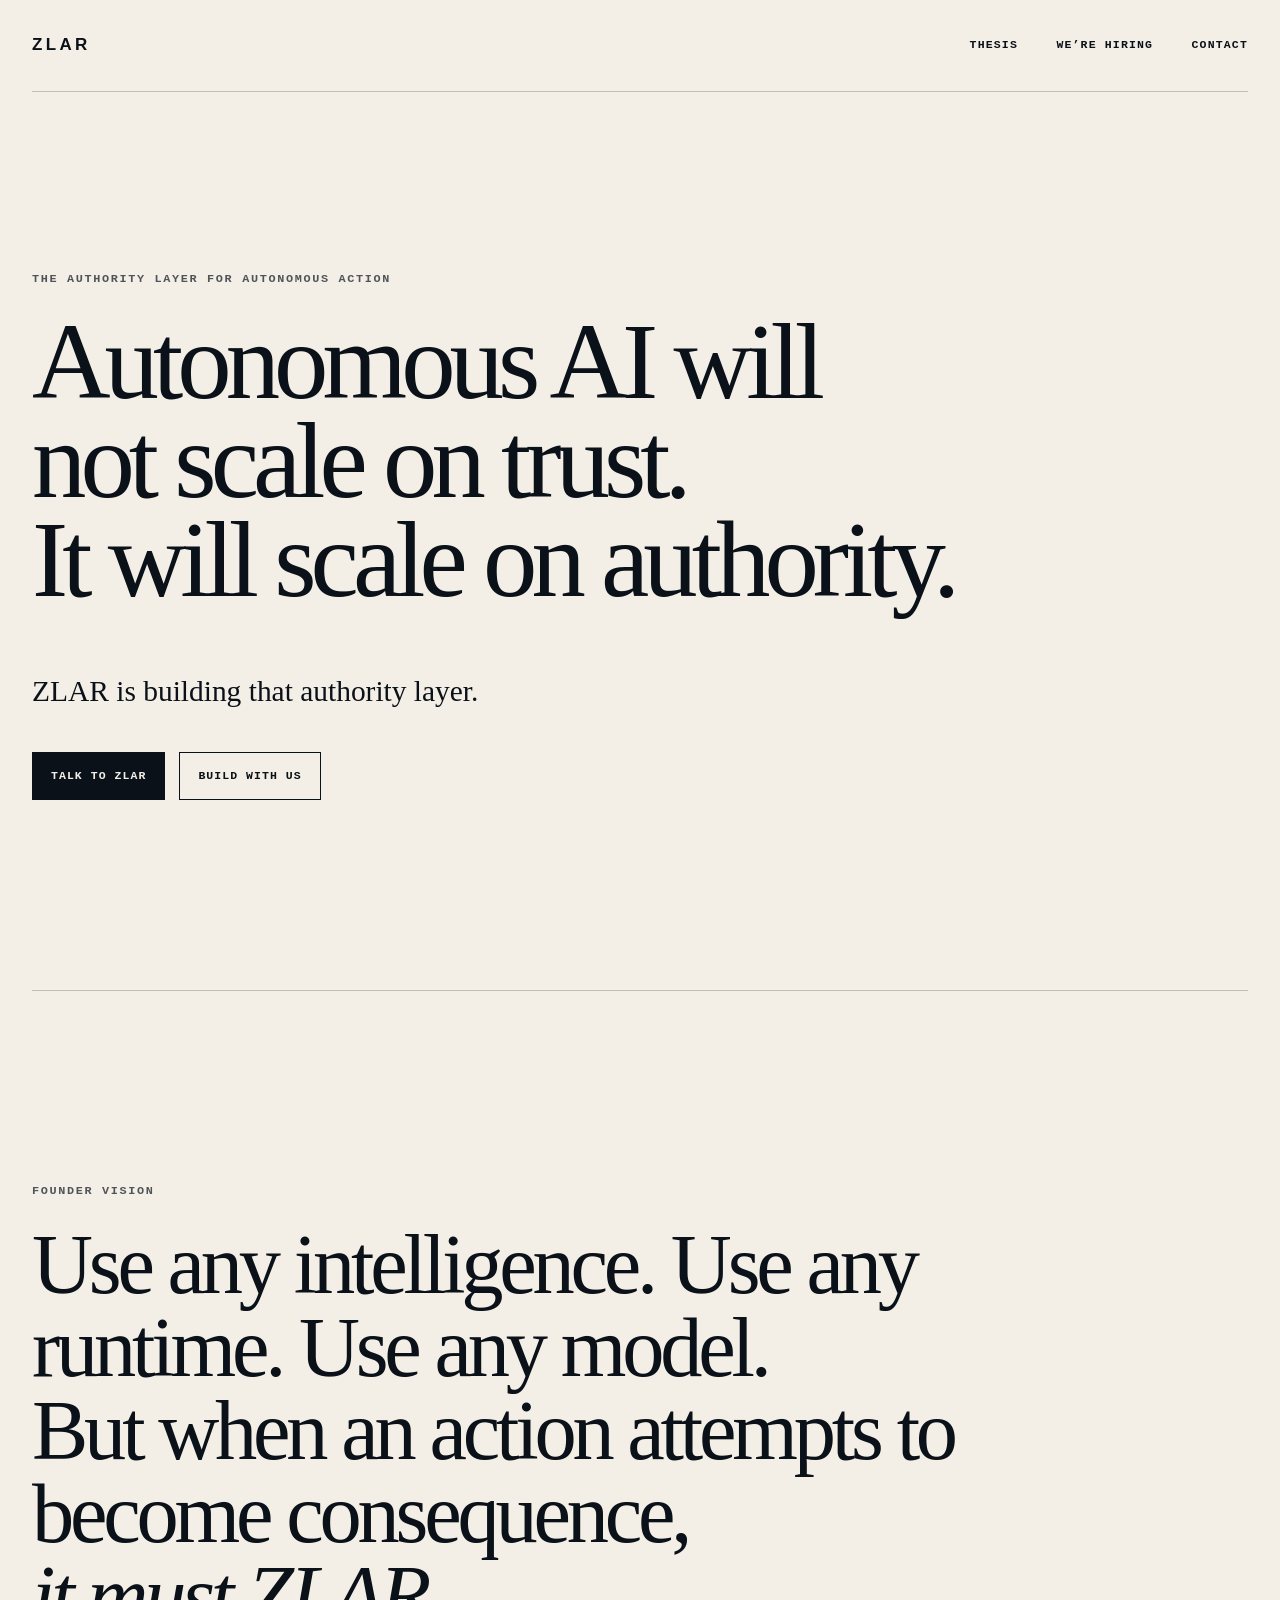
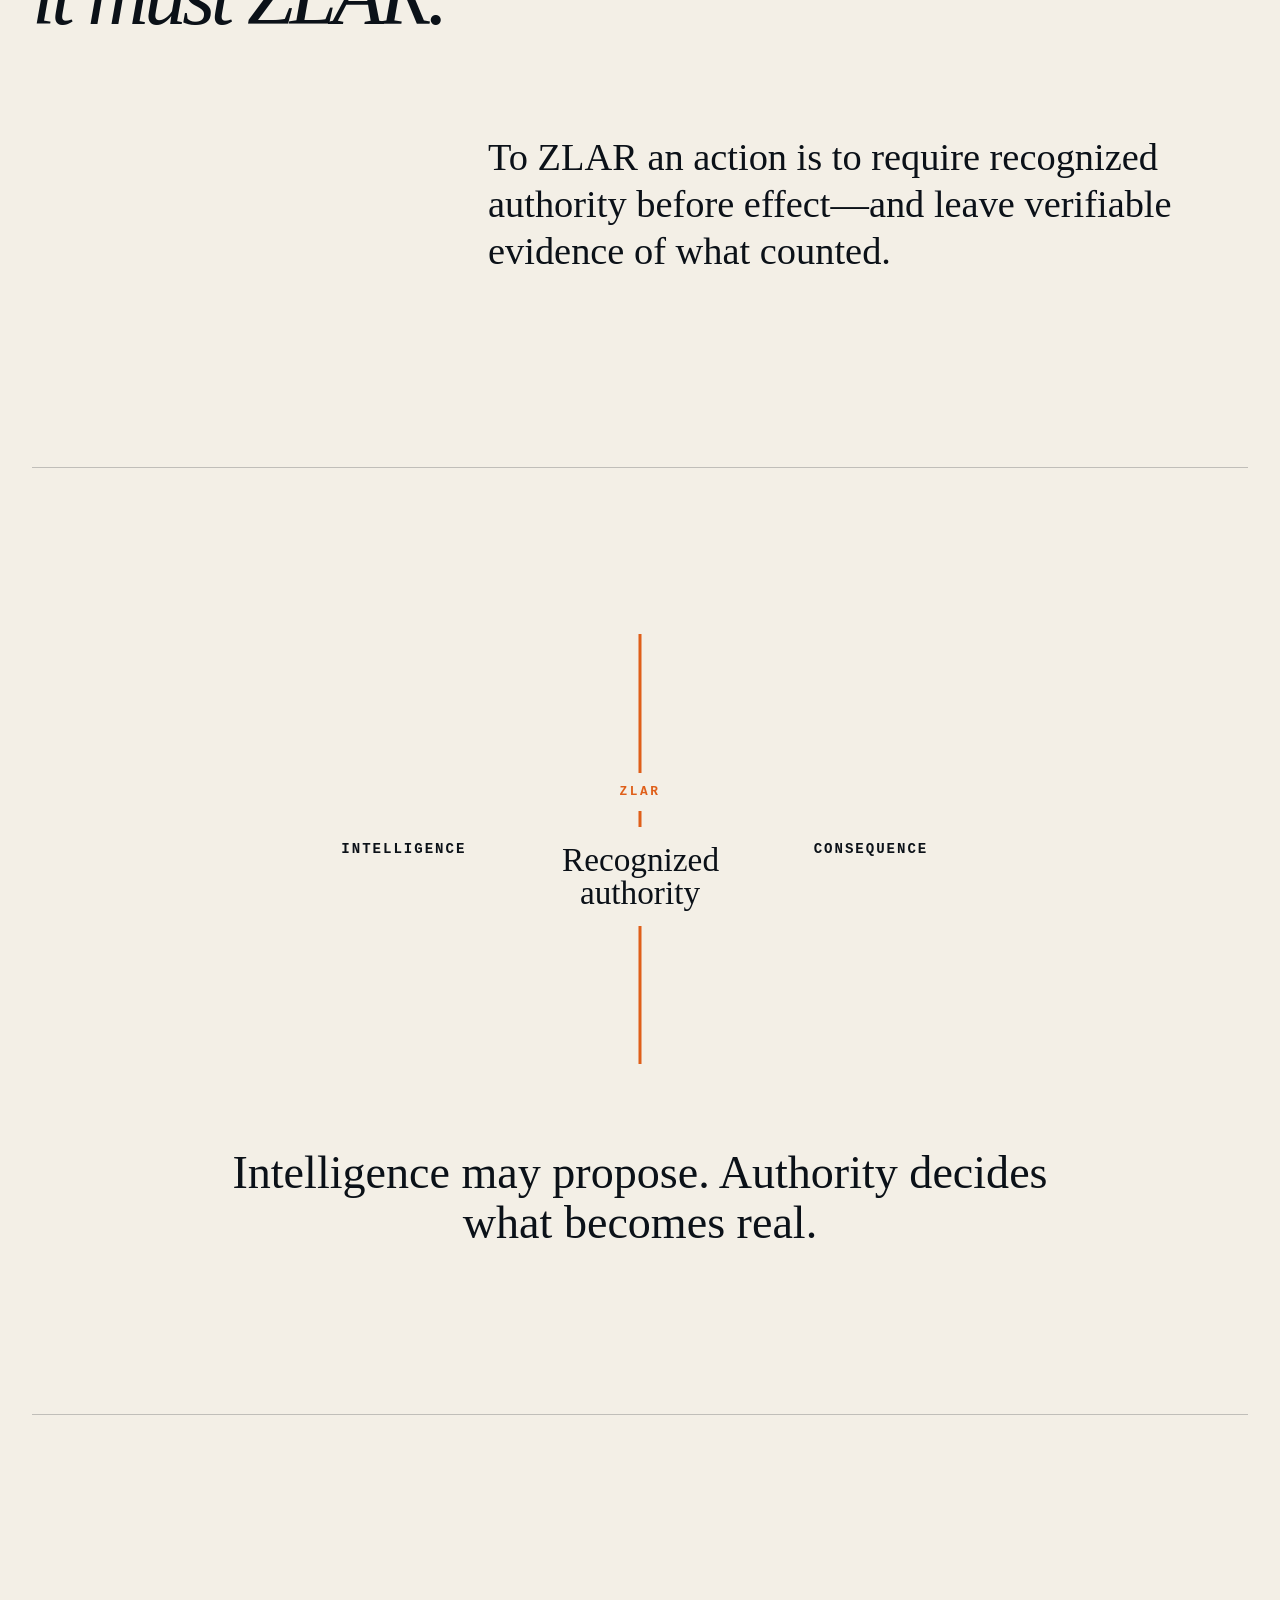
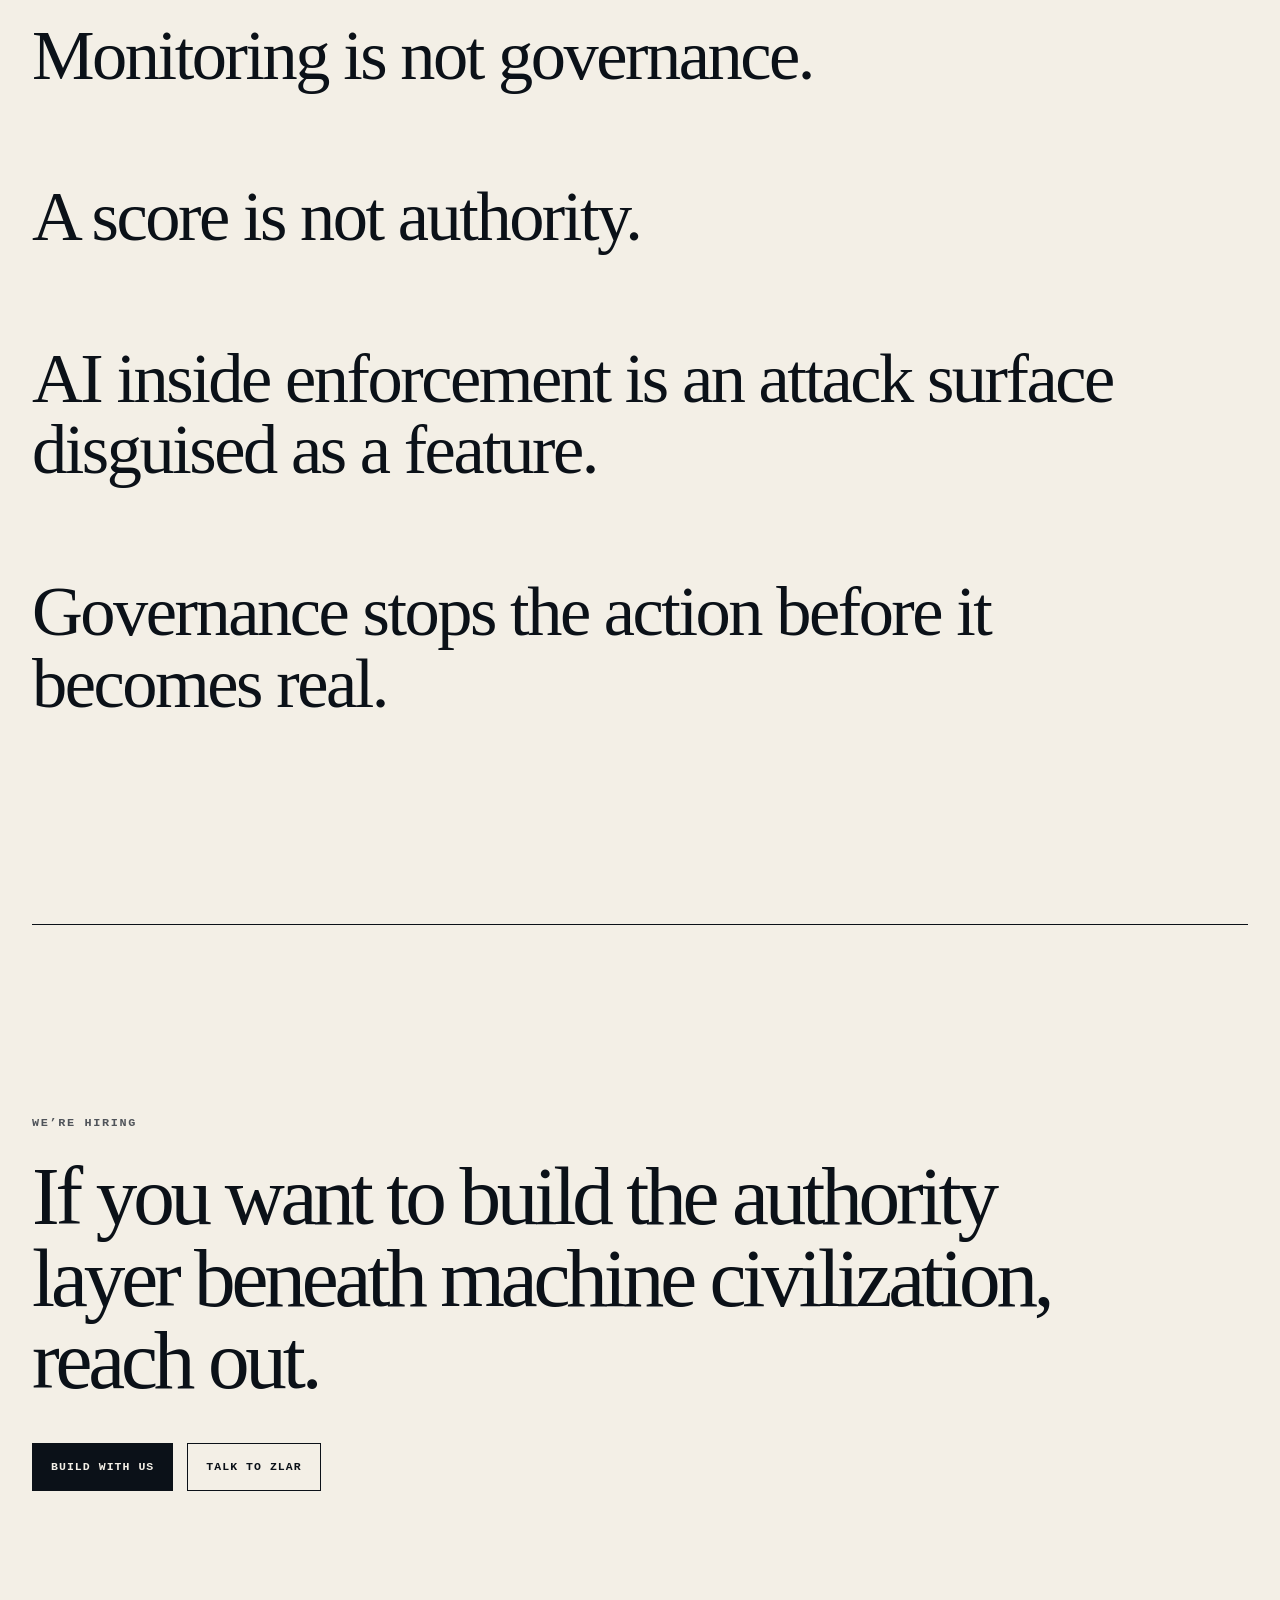
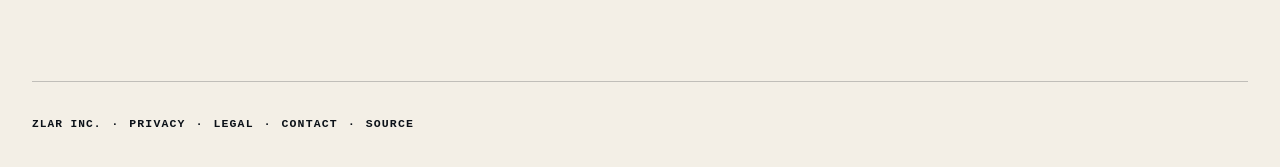
==== index.html @ 3e051cdd "Link the public ZLAR repository A "Source" link to github.com/ZLAR-AI/ZLAR in the footer of the home" ====
<!doctype html>
<html lang="en">
<head>
  <meta charset="utf-8">
  <meta name="viewport" content="width=device-width, initial-scale=1">
  <title>ZLAR — Authority Before Autonomous Action</title>
  <meta name="description" content="ZLAR is building the authority layer for autonomous action: recognized authority before effect, with verifiable evidence of what counted.">
  <meta name="robots" content="index,follow,noarchive">
  <meta name="referrer" content="strict-origin-when-cross-origin">
  <meta http-equiv="Content-Security-Policy" content="default-src 'self'; img-src 'self' data:; style-src 'self'; script-src 'none'; connect-src 'none'; object-src 'none'; base-uri 'none'; form-action 'none'; upgrade-insecure-requests">
  <meta property="og:title" content="ZLAR — Authority Before Autonomous Action">
  <meta property="og:description" content="Autonomous AI will not scale on trust. It will scale on authority.">
  <meta property="og:image" content="https://zlar.ai/assets/social-preview.png">
  <meta property="og:url" content="https://zlar.ai/">
  <meta name="twitter:card" content="summary_large_image">
  <meta name="twitter:site" content="@ZLAR_AI">
  <meta name="twitter:creator" content="@ZLAR_AI">
  <meta name="twitter:title" content="ZLAR — Authority Before Autonomous Action">
  <meta name="twitter:description" content="Autonomous AI will not scale on trust. It will scale on authority.">
  <meta name="twitter:image" content="https://zlar.ai/assets/social-preview.png">
  <link rel="icon" href="assets/social-preview.png">
  <link rel="stylesheet" href="zlar.css">
</head>
<body class="home-redesign">
  <nav class="founder-nav founder-wrap" aria-label="Primary navigation">
    <a class="founder-brand" href="/" aria-label="ZLAR home">ZLAR</a>
    <div class="founder-nav-links">
      <a href="#thesis">Thesis</a>
      <a href="#hiring">We’re hiring</a>
      <a href="contact.html">Contact</a>
    </div>
  </nav>

  <main>
    <header class="founder-hero founder-wrap" id="thesis">
      <p class="founder-eyebrow">The authority layer for autonomous action</p>
      <h1>Autonomous AI will not scale on trust. <br>It will scale on authority.</h1>
      <p class="founder-support">ZLAR is building that authority layer.</p>
      <div class="founder-actions" aria-label="Homepage actions">
        <a class="founder-button founder-button-primary" href="contact.html">Talk to ZLAR</a>
        <a class="founder-button founder-button-secondary" href="#hiring">Build with us</a>
      </div>
    </header>

    <section class="founder-vision founder-wrap" aria-labelledby="vision-title">
      <p class="founder-section-label">Founder vision</p>
      <h2 id="vision-title">
        Use any intelligence. Use any runtime. Use any model.<br>
        But when an action attempts to become consequence,<br>
        <em>it must ZLAR.</em>
      </h2>
      <p class="founder-definition">
        To ZLAR an action is to require recognized authority before effect—and
        leave verifiable evidence of what counted.
      </p>
    </section>

    <section class="founder-threshold founder-wrap" aria-labelledby="threshold-caption">
      <figure class="threshold-figure">
        <div class="threshold-scene" aria-hidden="true">
          <div class="threshold-intelligence">
            <span>Intelligence</span>
          </div>
          <div class="threshold-boundary">
            <span class="threshold-name">ZLAR</span>
            <strong>Recognized authority</strong>
          </div>
          <div class="threshold-consequence">
            <span>Consequence</span>
          </div>
        </div>
        <figcaption id="threshold-caption">
          Intelligence may propose. Authority decides what becomes real.
        </figcaption>
      </figure>
    </section>

    <section class="founder-conviction founder-wrap" aria-labelledby="conviction-title">
      <h2 class="visually-hidden" id="conviction-title">What governance requires</h2>
      <div class="conviction-lines">
        <p>Monitoring is not governance.</p>
        <p>A score is not authority.</p>
        <p>AI inside enforcement is an attack surface disguised as a feature.</p>
        <p>Governance stops the action before it becomes real.</p>
      </div>
    </section>

    <section class="founder-hiring founder-wrap" id="hiring" aria-labelledby="hiring-title">
      <p class="founder-section-label">We’re hiring</p>
      <h2 id="hiring-title">If you want to build the authority layer beneath machine civilization, reach out.</h2>
      <div class="founder-actions">
        <a class="founder-button founder-button-primary" href="contact.html">Build with us</a>
        <a class="founder-button founder-button-secondary" href="contact.html">Talk to ZLAR</a>
      </div>
    </section>
  </main>

  <footer class="founder-footer founder-wrap">
    <p>
      <span>ZLAR INC.</span>
      <span aria-hidden="true">·</span>
      <a href="privacy.html">Privacy</a>
      <span aria-hidden="true">·</span>
      <a href="legal.html">Legal</a>
      <span aria-hidden="true">·</span>
      <a href="contact.html">Contact</a>
      <span aria-hidden="true">·</span>
      <a href="https://github.com/ZLAR-AI/ZLAR">Source</a>
    </p>
  </footer>
</body>
</html>
---- zlar.css ----
:root {
  --ink: #0c1215;
  --paper: #f4f0e7;
  --paper-deep: #e8e0d1;
  --teal: #00a59a;
  --teal-dark: #006f69;
  --white: #fff;
  --muted: #566167;
  --line: rgba(12, 18, 21, 0.16);
  --max: 1160px;
}

* { box-sizing: border-box; }

html { scroll-behavior: smooth; }

body {
  margin: 0;
  color: var(--ink);
  background: var(--paper);
  font-family: Inter, ui-sans-serif, system-ui, -apple-system, BlinkMacSystemFont, "Segoe UI", sans-serif;
  line-height: 1.65;
}

a { color: inherit; text-decoration-thickness: 1px; text-underline-offset: 0.2em; }

.wrap { width: min(calc(100% - 40px), var(--max)); margin-inline: auto; }
.narrow { max-width: 760px; }

.nav {
  min-height: 78px;
  display: flex;
  align-items: center;
  justify-content: space-between;
  gap: 24px;
  border-bottom: 1px solid var(--line);
}

.brand { font-size: 1.25rem; font-weight: 900; letter-spacing: 0.16em; text-decoration: none; }
.brand span { color: var(--teal-dark); }
.nav-links { display: flex; align-items: center; gap: 22px; font-size: 0.92rem; }
.nav-links a { text-decoration: none; }

.hero, .page-hero { padding: 110px 0 120px; }
.hero { min-height: 72vh; display: flex; flex-direction: column; justify-content: center; }

.eyebrow {
  margin: 0 0 18px;
  color: var(--teal-dark);
  font-size: 0.78rem;
  font-weight: 800;
  letter-spacing: 0.14em;
  text-transform: uppercase;
}

h1, h2, h3 { margin-top: 0; line-height: 1.08; letter-spacing: -0.035em; }
h1 { max-width: 980px; margin-bottom: 28px; font-size: clamp(3rem, 8vw, 7rem); }
.page-hero h1 { font-size: clamp(2.8rem, 6.5vw, 5.5rem); }
h2 { font-size: clamp(2rem, 4vw, 3.7rem); }
h3 { font-size: 1.35rem; }

.lede { max-width: 790px; margin: 0 0 34px; color: #2f393e; font-size: clamp(1.15rem, 2vw, 1.45rem); }
.hero-copy { margin-bottom: 18px; }
.hero-evidence {
  max-width: 790px;
  margin: 0 0 34px;
  color: var(--teal-dark);
  font-size: clamp(1.05rem, 1.6vw, 1.22rem);
  font-weight: 800;
}
.actions { display: flex; align-items: center; flex-wrap: wrap; gap: 22px; }

.button {
  display: inline-block;
  padding: 13px 19px;
  color: var(--white);
  background: var(--ink);
  border: 1px solid var(--ink);
  border-radius: 4px;
  font-weight: 750;
  text-decoration: none;
}

.button:hover, .button:focus-visible { color: var(--ink); background: transparent; }
.button.small { min-height: 44px; display: inline-flex; align-items: center; padding: 9px 13px; font-size: 0.86rem; }
.text-link { font-weight: 700; }

.section { padding: 100px 0; border-top: 1px solid var(--line); }
.section.dark { color: var(--white); background: var(--ink); }
.section.dark .eyebrow { color: #45d3c8; }
.section.muted { background: var(--paper-deep); }

.grid { display: grid; gap: 18px; margin-top: 42px; }
.grid.three { grid-template-columns: repeat(3, 1fr); }
.card { min-height: 270px; padding: 28px; background: rgba(255, 255, 255, 0.44); border: 1px solid var(--line); }
.number { color: var(--teal-dark); font-size: 0.8rem; font-weight: 800; }

.split { display: grid; grid-template-columns: minmax(0, 0.9fr) minmax(0, 1.1fr); gap: clamp(40px, 8vw, 120px); align-items: start; }
.prose { font-size: 1.08rem; }
.prose.wide { max-width: 860px; }
.prose h2 { margin-top: 62px; font-size: clamp(1.7rem, 3vw, 2.5rem); }
.prose h2:first-child { margin-top: 0; }
.prose p, .prose li { color: #354046; }

.notice { padding: 30px; background: var(--ink); color: var(--white); }
.notice h2 { font-size: 1.8rem; }
.notice li { margin-bottom: 10px; }

.article-hero {
  padding: 96px 0 64px;
}

.article-hero h1 {
  margin-bottom: 20px;
  font-size: clamp(3rem, 7vw, 6.25rem);
}

.article-subtitle {
  max-width: 860px;
  margin: 0 0 22px;
  color: #2f393e;
  font-size: clamp(1.35rem, 2.7vw, 2rem);
  font-weight: 720;
  line-height: 1.3;
}

.hero-principle {
  max-width: 900px;
  margin: 0;
  color: var(--teal-dark);
  font-size: clamp(1.05rem, 1.8vw, 1.3rem);
  font-weight: 700;
}

.article-body {
  max-width: 880px;
  padding-bottom: 112px;
  font-size: 1.12rem;
}

.article-body h2 {
  margin: 82px 0 24px;
  font-size: clamp(2rem, 4.5vw, 3.25rem);
}

.article-body p {
  margin: 0 0 24px;
  color: #2f393e;
}

.article-body blockquote {
  margin: 34px 0;
  padding: 24px 28px;
  background: rgba(255, 255, 255, 0.5);
  border-left: 5px solid var(--teal-dark);
}

.article-body blockquote p {
  margin: 0;
  color: var(--ink);
  font-size: 1.28rem;
  font-weight: 720;
}

.article-body .policy-block {
  padding: 32px;
  color: var(--white);
  background: var(--ink);
  border-left-color: #45d3c8;
}

.article-body .policy-block p {
  color: var(--white);
  font-size: 1.1rem;
  font-weight: 620;
}

.article-body .policy-block p + p {
  margin-top: 22px;
}

.article-body code {
  padding: 0.08em 0.28em;
  background: var(--paper-deep);
  border: 1px solid var(--line);
  border-radius: 3px;
  font-family: "SFMono-Regular", Consolas, "Liberation Mono", monospace;
  font-size: 0.9em;
}

.article-questions {
  margin: 30px 0 36px;
  padding: 0;
  list-style: none;
  border-top: 1px solid var(--line);
}

.article-questions li {
  padding: 15px 0 15px 34px;
  color: var(--ink);
  border-bottom: 1px solid var(--line);
  font-weight: 650;
  position: relative;
}

.article-questions li::before {
  content: "→";
  position: absolute;
  left: 0;
  color: var(--teal-dark);
  font-weight: 900;
}

.article-figure {
  margin: 52px 0;
}

.hero-diagram {
  margin-bottom: 0;
}

.article-figure a {
  display: block;
}

.article-diagram {
  display: block;
  width: 100%;
  height: auto;
  border: 1px solid var(--line);
  box-shadow: 0 20px 55px rgba(12, 18, 21, 0.14);
}

.article-figure figcaption {
  margin-top: 16px;
  color: var(--muted);
  font-size: 0.92rem;
  font-style: italic;
  text-align: center;
}

.article-figure a:focus-visible {
  outline: 3px solid var(--teal-dark);
  outline-offset: 5px;
}

.footer { padding: 34px 0; border-top: 1px solid var(--line); }
.footer-row { display: flex; align-items: center; justify-content: space-between; gap: 24px; }
.footer p { margin: 0; color: var(--muted); font-size: 0.88rem; }

.not-found { min-height: 100vh; display: flex; flex-direction: column; align-items: flex-start; justify-content: center; }
.not-found h1 { font-size: clamp(2.5rem, 7vw, 5rem); }

@media (max-width: 760px) {
  .nav { align-items: center; flex-wrap: wrap; padding: 22px 0; }
  .nav-links { width: 100%; flex-wrap: wrap; gap: 14px; }
  h1 { font-size: clamp(2.8rem, 12vw, 3rem); }
  .hero, .page-hero { padding: 82px 0 90px; }
  .article-hero { padding: 68px 0 44px; }
  .article-body { padding-bottom: 82px; font-size: 1.04rem; }
  .article-body h2 { margin-top: 64px; }
  .article-body blockquote, .article-body .policy-block { padding: 22px; }
  .article-figure { margin: 38px 0; }
  .grid.three, .split { grid-template-columns: 1fr; }
  .card { min-height: 0; }
  .section { padding: 76px 0; }
  .footer-row { align-items: flex-start; flex-direction: column; }
}

@media (prefers-reduced-motion: reduce) {
  html { scroll-behavior: auto; }
}

/* Private founder-home candidate. Every rule is scoped so the retained public
   pages keep their existing presentation. */
.home-redesign {
  --founder-paper: #f3efe6;
  --founder-ink: #0b1118;
  --founder-muted: #50545a;
  --founder-line: rgba(11, 17, 24, 0.22);
  --founder-threshold: #df5f19;
  --founder-serif: "Iowan Old Style", "Palatino Linotype", Palatino, Baskerville, "Times New Roman", serif;
  --founder-sans: ui-sans-serif, -apple-system, BlinkMacSystemFont, "Segoe UI", sans-serif;
  --founder-mono: "SFMono-Regular", "SF Mono", Consolas, "Liberation Mono", monospace;
  min-width: 0;
  color: var(--founder-ink);
  background: var(--founder-paper);
  font-family: var(--founder-sans);
  line-height: 1.45;
}

.home-redesign .founder-wrap {
  width: min(calc(100% - 64px), 1240px);
  margin-inline: auto;
}

.home-redesign .founder-nav {
  min-height: 92px;
  display: flex;
  align-items: center;
  justify-content: space-between;
  gap: 32px;
  border-bottom: 1px solid var(--founder-line);
}

.home-redesign .founder-brand {
  color: var(--founder-ink);
  font-size: 1.06rem;
  font-weight: 900;
  letter-spacing: 0.2em;
  text-decoration: none;
}

.home-redesign .founder-nav-links {
  display: flex;
  align-items: center;
  flex-wrap: wrap;
  justify-content: flex-end;
  gap: clamp(18px, 3vw, 42px);
}

.home-redesign .founder-nav-links a,
.home-redesign .founder-footer a {
  color: var(--founder-ink);
  font-family: var(--founder-mono);
  font-size: 0.72rem;
  font-weight: 700;
  letter-spacing: 0.1em;
  text-decoration: none;
  text-transform: uppercase;
}

.home-redesign .founder-nav-links a:hover,
.home-redesign .founder-footer a:hover {
  text-decoration: underline;
  text-decoration-thickness: 1px;
  text-underline-offset: 0.35em;
}

.home-redesign .founder-hero {
  min-height: calc(100svh - 92px);
  padding-block: clamp(92px, 14vw, 180px) clamp(104px, 15vw, 190px);
  display: flex;
  flex-direction: column;
  justify-content: center;
}

.home-redesign .founder-eyebrow,
.home-redesign .founder-section-label {
  margin: 0 0 24px;
  color: var(--founder-muted);
  font-family: var(--founder-mono);
  font-size: 0.74rem;
  font-weight: 700;
  letter-spacing: 0.14em;
  text-transform: uppercase;
}

.home-redesign .founder-hero h1 {
  max-width: 1120px;
  margin: 0;
  color: var(--founder-ink);
  font-family: var(--founder-serif);
  font-size: clamp(3.8rem, 8.5vw, 8.8rem);
  font-weight: 500;
  letter-spacing: -0.055em;
  line-height: 0.91;
  text-wrap: balance;
}

.home-redesign .founder-support {
  max-width: 650px;
  margin: clamp(38px, 5vw, 64px) 0 0;
  color: var(--founder-ink);
  font-family: var(--founder-serif);
  font-size: clamp(1.35rem, 2.3vw, 2rem);
  line-height: 1.25;
}

.home-redesign .founder-actions {
  margin-top: 42px;
  display: flex;
  align-items: center;
  flex-wrap: wrap;
  gap: 14px;
}

.home-redesign .founder-button {
  min-height: 48px;
  padding: 13px 18px;
  display: inline-flex;
  align-items: center;
  justify-content: center;
  border: 1px solid var(--founder-ink);
  border-radius: 0;
  color: var(--founder-ink);
  background: transparent;
  font-family: var(--founder-mono);
  font-size: 0.72rem;
  font-weight: 800;
  letter-spacing: 0.09em;
  text-decoration: none;
  text-transform: uppercase;
  transition: color 160ms ease, background-color 160ms ease;
}

.home-redesign .founder-button-primary {
  color: var(--founder-paper);
  background: var(--founder-ink);
}

.home-redesign .founder-button:hover {
  color: var(--founder-paper);
  background: var(--founder-ink);
}

.home-redesign .founder-button-primary:hover {
  color: var(--founder-ink);
  background: transparent;
}

.home-redesign .founder-vision {
  padding-block: clamp(110px, 15vw, 200px);
  border-top: 1px solid var(--founder-line);
}

.home-redesign .founder-vision h2 {
  max-width: 1120px;
  margin: 0;
  color: var(--founder-ink);
  font-family: var(--founder-serif);
  font-size: clamp(2.7rem, 6.6vw, 6.8rem);
  font-weight: 500;
  letter-spacing: -0.05em;
  line-height: 0.98;
}

.home-redesign .founder-vision h2 em {
  font-weight: 500;
}

.home-redesign .founder-definition {
  max-width: 760px;
  margin: clamp(54px, 8vw, 96px) 0 0 auto;
  color: var(--founder-ink);
  font-family: var(--founder-serif);
  font-size: clamp(1.45rem, 3vw, 2.65rem);
  line-height: 1.22;
}

.home-redesign .founder-threshold {
  padding-block: clamp(90px, 13vw, 170px);
  border-top: 1px solid var(--founder-line);
}

.home-redesign .threshold-figure {
  margin: 0;
}

.home-redesign .threshold-scene {
  min-height: 430px;
  display: grid;
  grid-template-columns: minmax(0, 1fr) minmax(190px, 0.44fr) minmax(0, 1fr);
  align-items: stretch;
  overflow: hidden;
}

.home-redesign .threshold-intelligence,
.home-redesign .threshold-consequence {
  display: flex;
  align-items: center;
  font-family: var(--founder-mono);
  font-size: clamp(0.72rem, 1.2vw, 0.88rem);
  font-weight: 800;
  letter-spacing: 0.14em;
  text-transform: uppercase;
}

.home-redesign .threshold-intelligence {
  justify-content: flex-end;
  padding-right: clamp(30px, 5vw, 82px);
}

.home-redesign .threshold-consequence {
  justify-content: flex-start;
  padding-left: clamp(30px, 5vw, 82px);
}

.home-redesign .threshold-boundary {
  position: relative;
  display: flex;
  align-items: center;
  justify-content: center;
  flex-direction: column;
  gap: 16px;
  text-align: center;
}

.home-redesign .threshold-boundary::before {
  width: 3px;
  height: 100%;
  position: absolute;
  top: 0;
  left: 50%;
  content: "";
  background: var(--founder-threshold);
  transform: translateX(-50%);
}

.home-redesign .threshold-name,
.home-redesign .threshold-boundary strong {
  position: relative;
  z-index: 1;
  background: var(--founder-paper);
}

.home-redesign .threshold-name {
  padding: 10px 12px;
  color: var(--founder-threshold);
  font-family: var(--founder-mono);
  font-size: 0.8rem;
  font-weight: 900;
  letter-spacing: 0.2em;
}

.home-redesign .threshold-boundary strong {
  max-width: 180px;
  padding: 16px 12px;
  color: var(--founder-ink);
  font-family: var(--founder-serif);
  font-size: clamp(1.5rem, 2.6vw, 2.35rem);
  font-weight: 500;
  line-height: 1;
}

.home-redesign .threshold-figure figcaption {
  max-width: 820px;
  margin: clamp(54px, 7vw, 84px) auto 0;
  color: var(--founder-ink);
  font-family: var(--founder-serif);
  font-size: clamp(1.65rem, 3.6vw, 3.5rem);
  line-height: 1.08;
  text-align: center;
}

.home-redesign .founder-conviction {
  padding-block: clamp(110px, 16vw, 220px);
  border-top: 1px solid var(--founder-line);
}

.home-redesign .conviction-lines {
  max-width: 1100px;
}

.home-redesign .conviction-lines p {
  margin: 0;
  color: var(--founder-ink);
  font-family: var(--founder-serif);
  font-size: clamp(2.15rem, 5.5vw, 5.5rem);
  letter-spacing: -0.035em;
  line-height: 1.02;
}

.home-redesign .conviction-lines p + p {
  margin-top: clamp(42px, 7vw, 90px);
}

.home-redesign .founder-hiring {
  padding-block: clamp(110px, 15vw, 190px);
  border-top: 1px solid var(--founder-ink);
}

.home-redesign .founder-hiring h2 {
  max-width: 1050px;
  margin: 0;
  color: var(--founder-ink);
  font-family: var(--founder-serif);
  font-size: clamp(2.7rem, 6.5vw, 6.6rem);
  font-weight: 500;
  letter-spacing: -0.05em;
  line-height: 0.98;
}

.home-redesign .founder-footer {
  padding-block: 34px;
  border-top: 1px solid var(--founder-line);
}

.home-redesign .founder-footer p {
  margin: 0;
  display: flex;
  align-items: center;
  flex-wrap: wrap;
  gap: 10px;
  color: var(--founder-ink);
  font-family: var(--founder-mono);
  font-size: 0.7rem;
  font-weight: 700;
  letter-spacing: 0.09em;
}

.home-redesign .visually-hidden {
  width: 1px;
  height: 1px;
  margin: -1px;
  padding: 0;
  position: absolute;
  overflow: hidden;
  clip: rect(0 0 0 0);
  white-space: nowrap;
  border: 0;
}

.home-redesign a:focus-visible {
  outline: 3px solid var(--founder-ink);
  outline-offset: 5px;
}

@media (prefers-reduced-motion: no-preference) {
  .home-redesign .threshold-intelligence span {
    animation: founder-intelligence-approach 1.7s cubic-bezier(0.22, 0.7, 0.25, 1) both;
  }

  .home-redesign .threshold-boundary strong {
    animation: founder-authority-appears 1.9s 0.45s ease both;
  }

  .home-redesign .threshold-consequence span {
    animation: founder-consequence-appears 1.6s 1.15s ease both;
  }
}

@keyframes founder-intelligence-approach {
  from { opacity: 0.25; transform: translateX(-70px); }
  to { opacity: 1; transform: translateX(0); }
}

@keyframes founder-authority-appears {
  from { opacity: 0; transform: scale(0.96); }
  to { opacity: 1; transform: scale(1); }
}

@keyframes founder-consequence-appears {
  from { opacity: 0; transform: translateX(-30px); }
  to { opacity: 1; transform: translateX(0); }
}

@media (max-width: 760px) {
  .home-redesign .founder-wrap {
    width: min(calc(100% - 36px), 1240px);
  }

  .home-redesign .founder-nav {
    min-height: 0;
    padding-block: 24px;
    align-items: flex-start;
  }

  .home-redesign .founder-nav-links {
    max-width: none;
    flex-wrap: nowrap;
    gap: 12px;
  }

  .home-redesign .founder-nav-links a {
    font-size: 0.62rem;
  }

  .home-redesign .founder-hero {
    min-height: 0;
    padding-block: 94px 116px;
  }

  .home-redesign .founder-hero h1 {
    font-size: clamp(3.35rem, 17vw, 5rem);
  }

  .home-redesign .founder-hero h1 br,
  .home-redesign .founder-vision h2 br {
    display: none;
  }

  .home-redesign .founder-actions {
    align-items: stretch;
    flex-direction: column;
  }

  .home-redesign .founder-button {
    width: 100%;
  }

  .home-redesign .founder-vision,
  .home-redesign .founder-threshold,
  .home-redesign .founder-conviction,
  .home-redesign .founder-hiring {
    padding-block: 104px;
  }

  .home-redesign .founder-definition {
    margin-left: 0;
  }

  .home-redesign .threshold-scene {
    min-height: 620px;
    grid-template-columns: 1fr;
    grid-template-rows: 1fr minmax(190px, 0.9fr) 1fr;
  }

  .home-redesign .threshold-intelligence,
  .home-redesign .threshold-consequence {
    justify-content: center;
    padding: 0;
  }

  .home-redesign .threshold-boundary::before {
    width: 100%;
    height: 3px;
    top: 50%;
    left: 0;
    transform: translateY(-50%);
  }

  .home-redesign .threshold-figure figcaption {
    text-align: left;
  }
}

@media (prefers-reduced-motion: reduce) {
  .home-redesign *,
  .home-redesign *::before,
  .home-redesign *::after {
    scroll-behavior: auto !important;
    animation-duration: 0.01ms !important;
    animation-iteration-count: 1 !important;
    transition-duration: 0.01ms !important;
  }
}
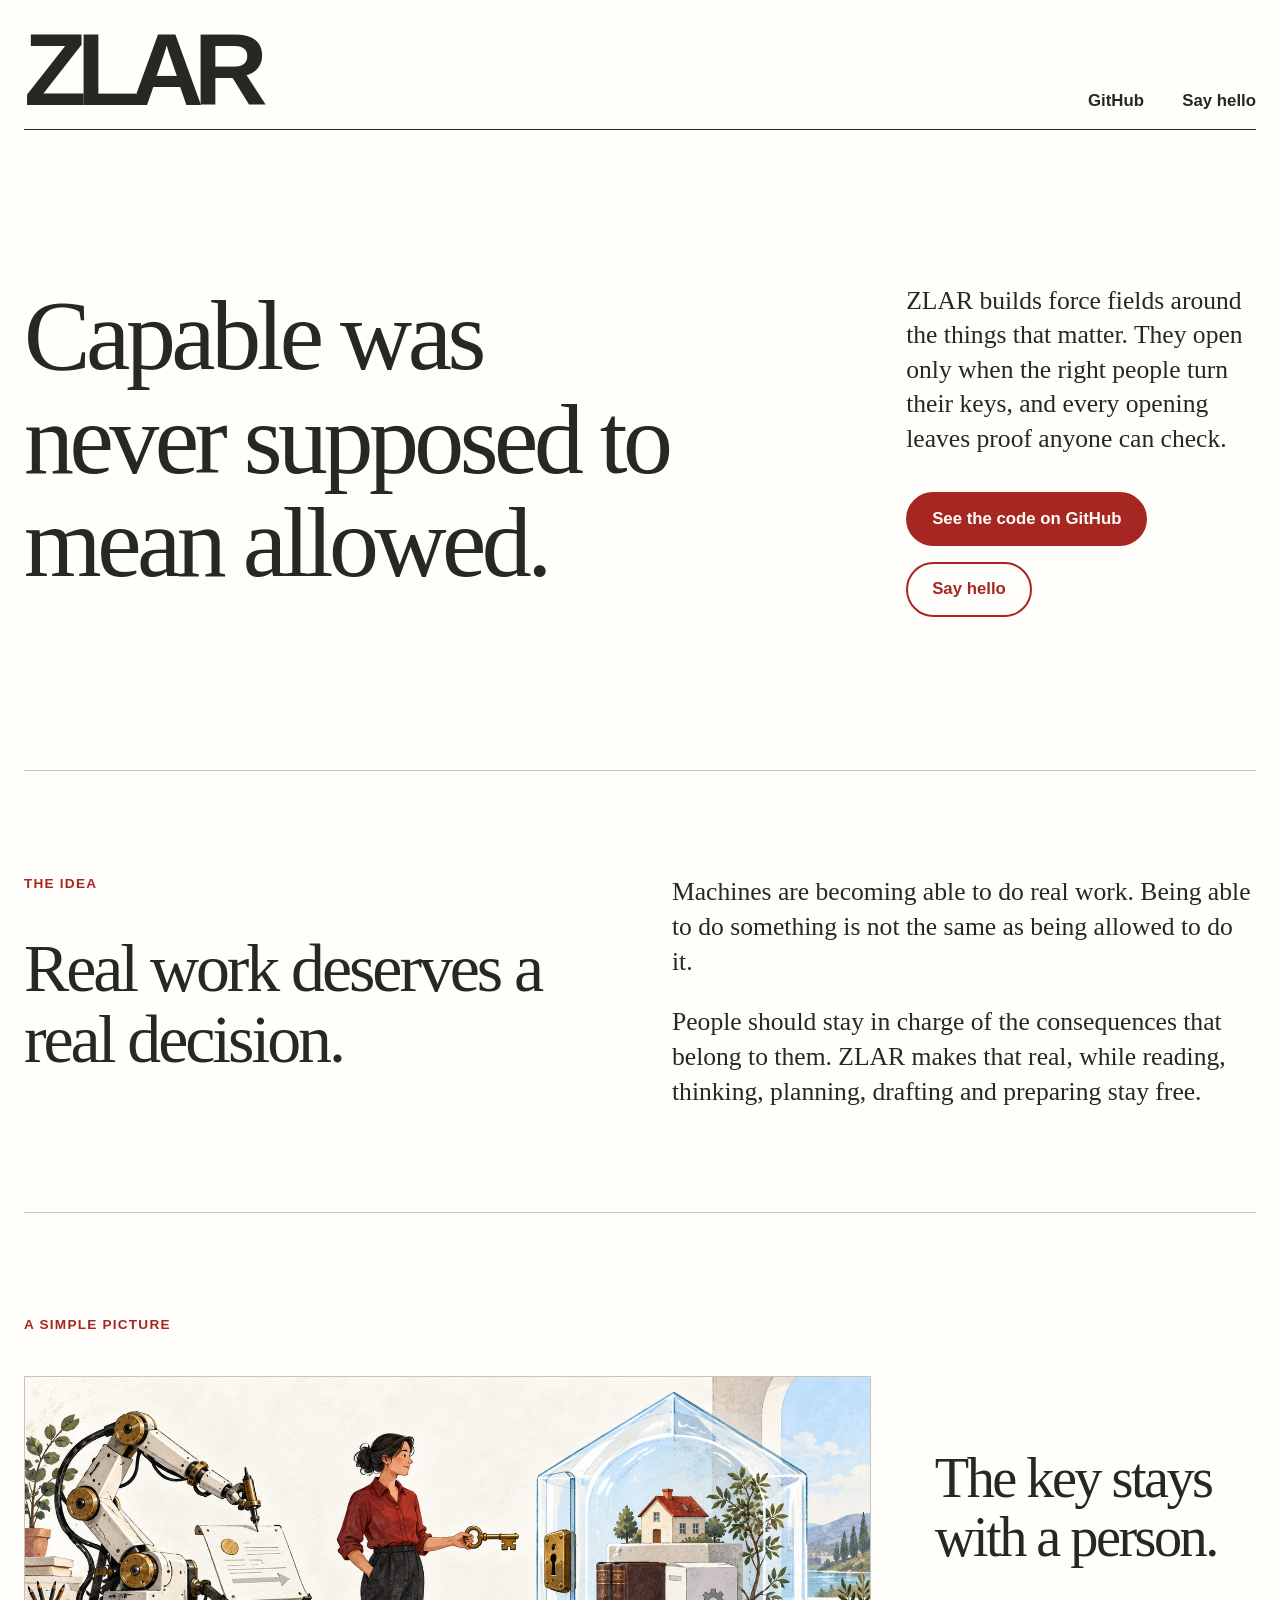
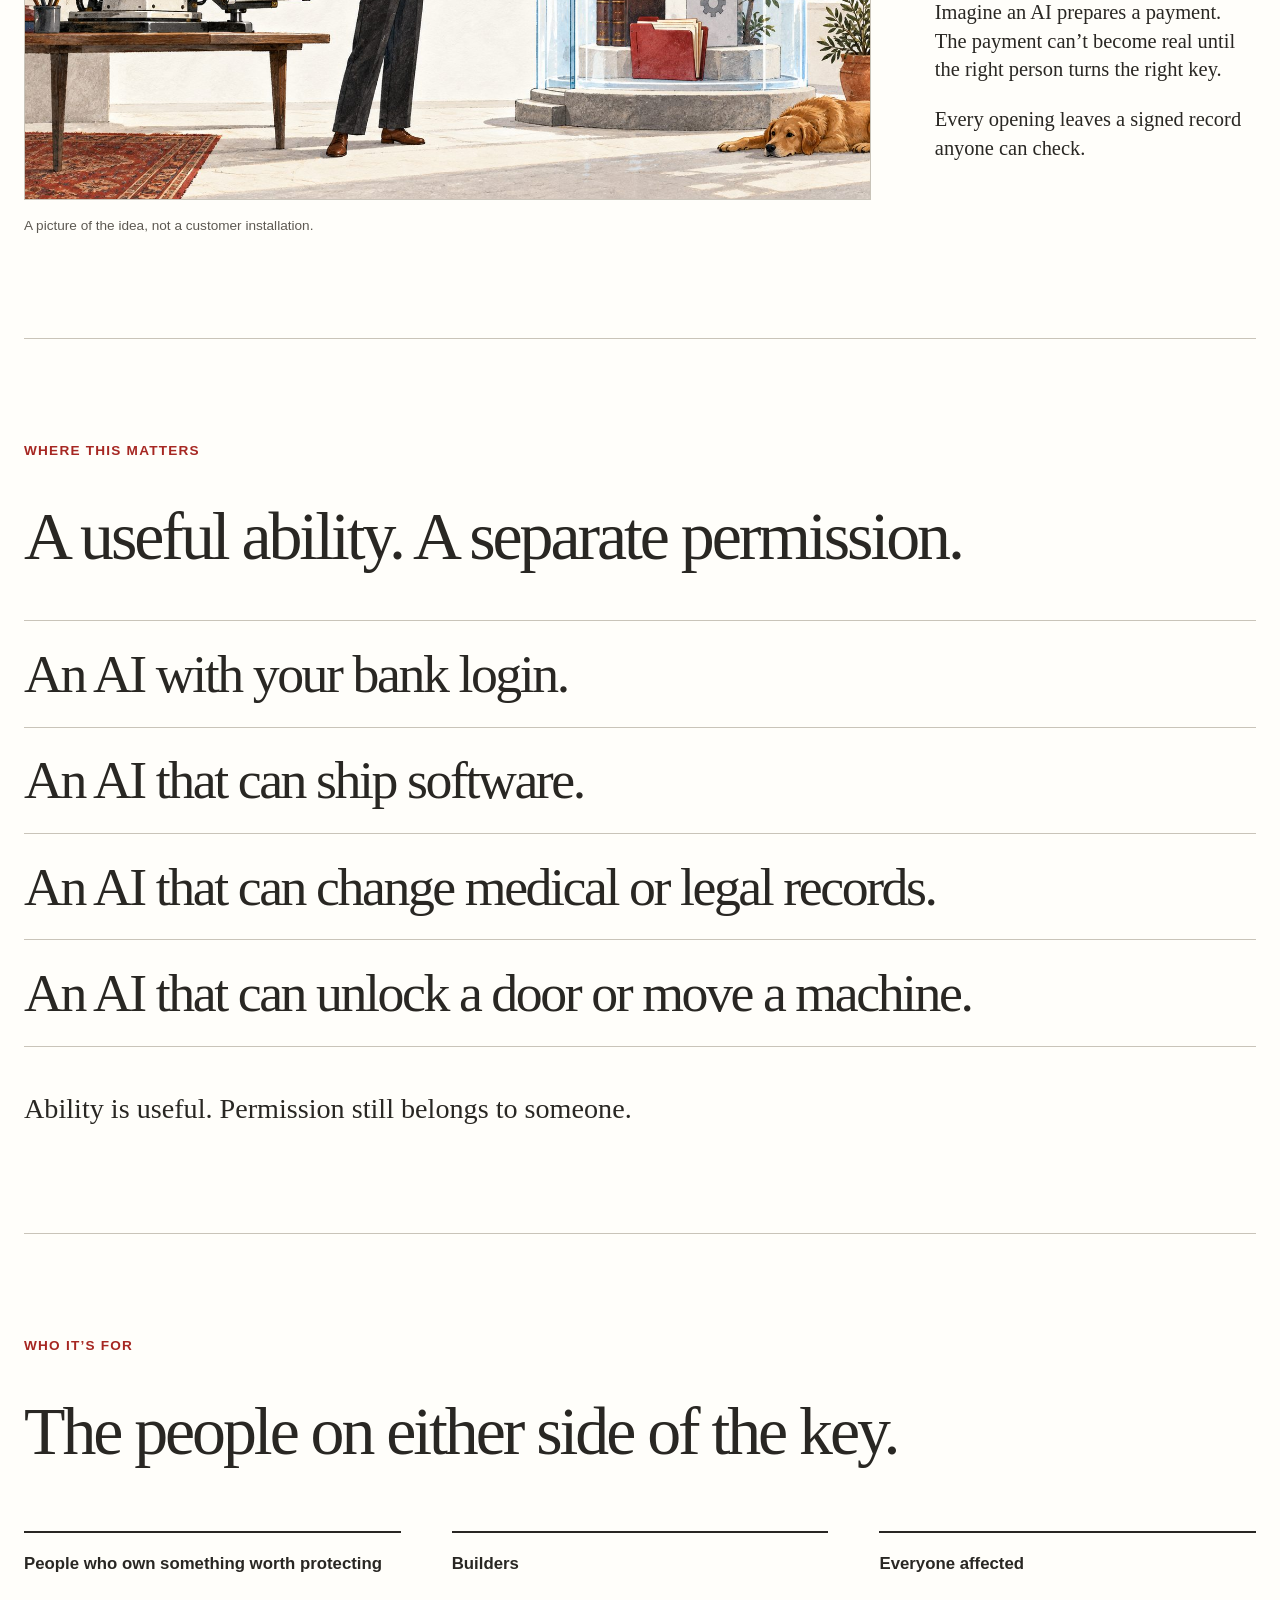
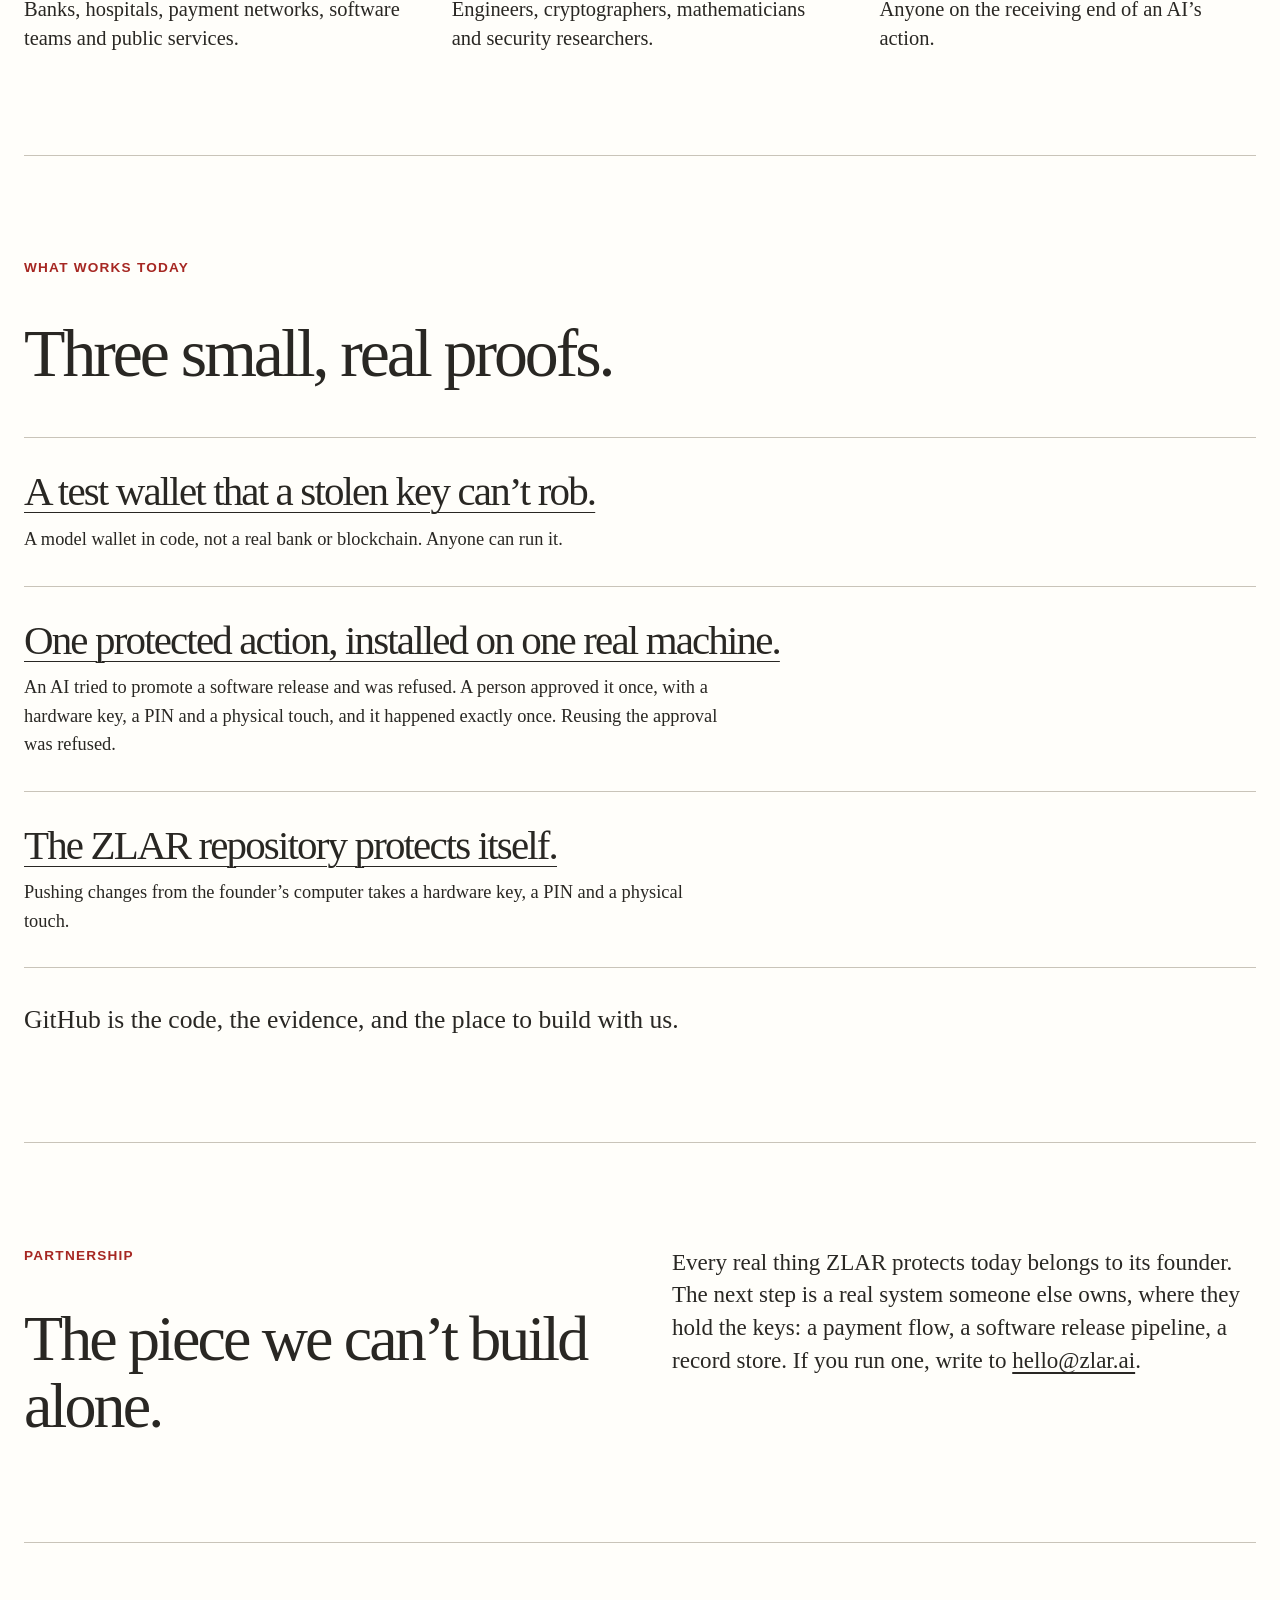
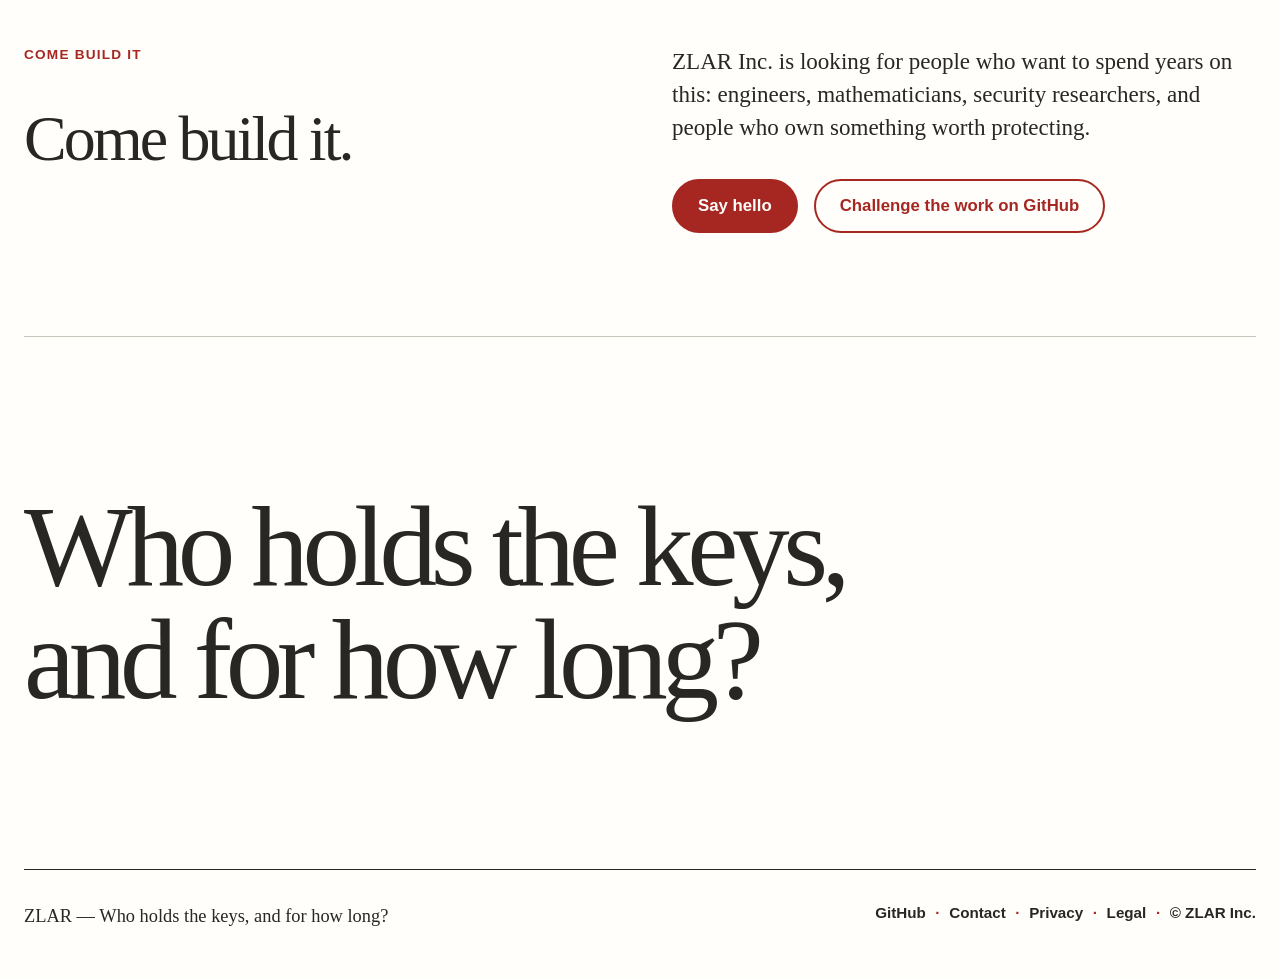
==== commit e55cd565: "Redesign zlar.ai Generated from zlar-website-source feeb868 (manifest tree 462edf19530e1b974b570ecd5" ====
--- a/index.html
+++ b/index.html
@@ -3,110 +3,164 @@
 <head>
   <meta charset="utf-8">
   <meta name="viewport" content="width=device-width, initial-scale=1">
-  <title>ZLAR — Authority Before Autonomous Action</title>
-  <meta name="description" content="ZLAR is building the authority layer for autonomous action: recognized authority before effect, with verifiable evidence of what counted.">
+  <title>ZLAR — Who holds the keys, and for how long?</title>
+  <meta name="description" content="Capable was never supposed to mean allowed. ZLAR builds force fields around the things that matter. They open only when the right people turn their keys, and every opening leaves proof anyone can check.">
   <meta name="robots" content="index,follow,noarchive">
   <meta name="referrer" content="strict-origin-when-cross-origin">
-  <meta http-equiv="Content-Security-Policy" content="default-src 'self'; img-src 'self' data:; style-src 'self'; script-src 'none'; connect-src 'none'; object-src 'none'; base-uri 'none'; form-action 'none'; upgrade-insecure-requests">
-  <meta property="og:title" content="ZLAR — Authority Before Autonomous Action">
-  <meta property="og:description" content="Autonomous AI will not scale on trust. It will scale on authority.">
-  <meta property="og:image" content="https://zlar.ai/assets/social-preview.png">
+  <meta name="theme-color" content="#fffefa">
+  <meta http-equiv="Content-Security-Policy" content="default-src 'self'; img-src 'self' data:; style-src 'self'; script-src https://static.cloudflareinsights.com/beacon.min.js; connect-src https://cloudflareinsights.com; object-src 'none'; base-uri 'none'; form-action 'none'; upgrade-insecure-requests">
+  <meta property="og:title" content="ZLAR — Who holds the keys, and for how long?">
+  <meta property="og:description" content="Capable was never supposed to mean allowed. ZLAR builds force fields around the things that matter. They open only when the right people turn their keys, and every opening leaves proof anyone can check.">
+  <meta property="og:image" content="https://zlar.ai/assets/zlar-illustration.jpg">
   <meta property="og:url" content="https://zlar.ai/">
   <meta name="twitter:card" content="summary_large_image">
   <meta name="twitter:site" content="@ZLAR_AI">
   <meta name="twitter:creator" content="@ZLAR_AI">
-  <meta name="twitter:title" content="ZLAR — Authority Before Autonomous Action">
-  <meta name="twitter:description" content="Autonomous AI will not scale on trust. It will scale on authority.">
-  <meta name="twitter:image" content="https://zlar.ai/assets/social-preview.png">
-  <link rel="icon" href="assets/social-preview.png">
-  <link rel="stylesheet" href="zlar.css">
+  <meta name="twitter:title" content="ZLAR — Who holds the keys, and for how long?">
+  <meta name="twitter:description" content="Capable was never supposed to mean allowed. ZLAR builds force fields around the things that matter. They open only when the right people turn their keys, and every opening leaves proof anyone can check.">
+  <meta name="twitter:image" content="https://zlar.ai/assets/zlar-illustration.jpg">
+  <link rel="icon" type="image/svg+xml" href="/assets/favicon.svg">
+  <link rel="stylesheet" href="/zlar.css">
 </head>
-<body class="home-redesign">
-  <nav class="founder-nav founder-wrap" aria-label="Primary navigation">
-    <a class="founder-brand" href="/" aria-label="ZLAR home">ZLAR</a>
-    <div class="founder-nav-links">
-      <a href="#thesis">Thesis</a>
-      <a href="#hiring">We’re hiring</a>
-      <a href="contact.html">Contact</a>
-    </div>
-  </nav>
-
-  <main>
-    <header class="founder-hero founder-wrap" id="thesis">
-      <p class="founder-eyebrow">The authority layer for autonomous action</p>
-      <h1>Autonomous AI will not scale on trust. <br>It will scale on authority.</h1>
-      <p class="founder-support">ZLAR is building that authority layer.</p>
-      <div class="founder-actions" aria-label="Homepage actions">
-        <a class="founder-button founder-button-primary" href="contact.html">Talk to ZLAR</a>
-        <a class="founder-button founder-button-secondary" href="#hiring">Build with us</a>
+<body>
+<div class="wrap">
+  <header class="site-header">
+    <a class="wordmark" href="/" aria-label="ZLAR home">ZLAR</a>
+    <nav class="header-links" aria-label="Main">
+      <a href="https://github.com/ZLAR-AI/ZLAR">GitHub</a>
+      <a href="/contact.html">Say hello</a>
+    </nav>
+  </header>
+  <main id="main">
+    <section class="hero">
+      <div>
+        <h1>Capable was never supposed to mean allowed.</h1>
       </div>
-    </header>
-
-    <section class="founder-vision founder-wrap" aria-labelledby="vision-title">
-      <p class="founder-section-label">Founder vision</p>
-      <h2 id="vision-title">
-        Use any intelligence. Use any runtime. Use any model.<br>
-        But when an action attempts to become consequence,<br>
-        <em>it must ZLAR.</em>
-      </h2>
-      <p class="founder-definition">
-        To ZLAR an action is to require recognized authority before effect—and
-        leave verifiable evidence of what counted.
-      </p>
-    </section>
-
-    <section class="founder-threshold founder-wrap" aria-labelledby="threshold-caption">
-      <figure class="threshold-figure">
-        <div class="threshold-scene" aria-hidden="true">
-          <div class="threshold-intelligence">
-            <span>Intelligence</span>
-          </div>
-          <div class="threshold-boundary">
-            <span class="threshold-name">ZLAR</span>
-            <strong>Recognized authority</strong>
-          </div>
-          <div class="threshold-consequence">
-            <span>Consequence</span>
-          </div>
+      <div class="intro">
+        <p>ZLAR builds force fields around the things that matter. They open only when the right people turn their keys, and every opening leaves proof anyone can check.</p>
+        <div class="actions">
+          <a class="button primary" href="https://github.com/ZLAR-AI/ZLAR">See the code on GitHub</a>
+          <a class="button" href="/contact.html">Say hello</a>
         </div>
-        <figcaption id="threshold-caption">
-          Intelligence may propose. Authority decides what becomes real.
-        </figcaption>
-      </figure>
-    </section>
-
-    <section class="founder-conviction founder-wrap" aria-labelledby="conviction-title">
-      <h2 class="visually-hidden" id="conviction-title">What governance requires</h2>
-      <div class="conviction-lines">
-        <p>Monitoring is not governance.</p>
-        <p>A score is not authority.</p>
-        <p>AI inside enforcement is an attack surface disguised as a feature.</p>
-        <p>Governance stops the action before it becomes real.</p>
       </div>
     </section>
 
-    <section class="founder-hiring founder-wrap" id="hiring" aria-labelledby="hiring-title">
-      <p class="founder-section-label">We’re hiring</p>
-      <h2 id="hiring-title">If you want to build the authority layer beneath machine civilization, reach out.</h2>
-      <div class="founder-actions">
-        <a class="founder-button founder-button-primary" href="contact.html">Build with us</a>
-        <a class="founder-button founder-button-secondary" href="contact.html">Talk to ZLAR</a>
+    <section class="section story">
+      <div>
+        <span class="section-label">The idea</span>
+        <h2>Real work deserves a real decision.</h2>
+      </div>
+      <div>
+        <p>Machines are becoming able to do real work. Being able to do something is not the same as being allowed to do it.</p>
+        <p>People should stay in charge of the consequences that belong to them. ZLAR makes that real, while reading, thinking, planning, drafting and preparing stay free.</p>
       </div>
     </section>
+
+    <section class="section">
+      <span class="section-label">A simple picture</span>
+      <div class="example-grid">
+        <figure>
+          <img src="/assets/zlar-illustration.jpg" width="1600" height="800" alt="A machine prepares a document while a person holds a brass key beside a glass house that protects a home, books, records and a safe.">
+          <figcaption class="caption">A picture of the idea, not a customer installation.</figcaption>
+        </figure>
+        <div>
+          <h2>The key stays with a person.</h2>
+          <p>Imagine an AI prepares a payment. The payment can’t become real until the right person turns the right key.</p>
+          <p>Every opening leaves a signed record anyone can check.</p>
+        </div>
+      </div>
+    </section>
+
+    <section class="section">
+      <span class="section-label">Where this matters</span>
+      <h2 class="section-title">A useful ability. A separate permission.</h2>
+      <ul class="problems">
+        <li>An AI with your bank login.</li>
+        <li>An AI that can ship software.</li>
+        <li>An AI that can change medical or legal records.</li>
+        <li>An AI that can unlock a door or move a machine.</li>
+      </ul>
+      <p class="closing">Ability is useful. Permission still belongs to someone.</p>
+    </section>
+
+    <section class="section">
+      <span class="section-label">Who it’s for</span>
+      <h2 class="section-title">The people on either side of the key.</h2>
+      <div class="columns">
+        <article>
+          <h3>People who own something worth protecting</h3>
+          <p>Banks, hospitals, payment networks, software teams and public services.</p>
+        </article>
+        <article>
+          <h3>Builders</h3>
+          <p>Engineers, cryptographers, mathematicians and security researchers.</p>
+        </article>
+        <article>
+          <h3>Everyone affected</h3>
+          <p>Anyone on the receiving end of an AI’s action.</p>
+        </article>
+      </div>
+    </section>
+
+    <section class="section">
+      <span class="section-label">What works today</span>
+      <h2 class="section-title">Three small, real proofs.</h2>
+      <div class="proofs">
+        <article class="proof">
+          <h3><a href="https://github.com/ZLAR-AI/ZLAR/tree/main/cyan">A test wallet that a stolen key can’t rob.</a></h3>
+          <p>A model wallet in code, not a real bank or blockchain. Anyone can run it.</p>
+        </article>
+        <article class="proof">
+          <h3><a href="https://github.com/ZLAR-AI/ZLAR/tree/main/demos/zlar-destination-gate">One protected action, installed on one real machine.</a></h3>
+          <p>An AI tried to promote a software release and was refused. A person approved it once, with a hardware key, a PIN and a physical touch, and it happened exactly once. Reusing the approval was refused.</p>
+        </article>
+        <article class="proof">
+          <h3><a href="https://github.com/ZLAR-AI/ZLAR">The ZLAR repository protects itself.</a></h3>
+          <p>Pushing changes from the founder’s computer takes a hardware key, a PIN and a physical touch.</p>
+        </article>
+      </div>
+      <p class="github-line">GitHub is the code, the evidence, and the place to build with us.</p>
+    </section>
+
+    <section class="section split">
+      <div>
+        <span class="section-label">Partnership</span>
+        <h2>The piece we can’t build alone.</h2>
+      </div>
+      <div class="copy">
+        <p>Every real thing ZLAR protects today belongs to its founder. The next step is a real system someone else owns, where they hold the keys: a payment flow, a software release pipeline, a record store. If you run one, write to <a href="mailto:hello@zlar.ai">hello@zlar.ai</a>.</p>
+      </div>
+    </section>
+
+    <section class="section split">
+      <div>
+        <span class="section-label">Come build it</span>
+        <h2>Come build it.</h2>
+      </div>
+      <div class="copy">
+        <p>ZLAR Inc. is looking for people who want to spend years on this: engineers, mathematicians, security researchers, and people who own something worth protecting.</p>
+        <div class="actions">
+          <a class="button primary" href="/contact.html">Say hello</a>
+          <a class="button" href="https://github.com/ZLAR-AI/ZLAR/blob/main/CONTRIBUTING.md">Challenge the work on GitHub</a>
+        </div>
+      </div>
+    </section>
+
+    <section class="section signature">
+      <p>Who holds the keys, and for how long?</p>
+    </section>
   </main>
-
-  <footer class="founder-footer founder-wrap">
-    <p>
-      <span>ZLAR INC.</span>
-      <span aria-hidden="true">·</span>
-      <a href="privacy.html">Privacy</a>
-      <span aria-hidden="true">·</span>
-      <a href="legal.html">Legal</a>
-      <span aria-hidden="true">·</span>
-      <a href="contact.html">Contact</a>
-      <span aria-hidden="true">·</span>
-      <a href="https://github.com/ZLAR-AI/ZLAR">Source</a>
-    </p>
+  <footer class="site-footer">
+    <p class="footer-identity">ZLAR — Who holds the keys, and for how long?</p>
+    <nav class="footer-links" aria-label="Footer">
+      <a href="https://github.com/ZLAR-AI/ZLAR">GitHub</a><span aria-hidden="true">·</span>
+      <a href="/contact.html">Contact</a><span aria-hidden="true">·</span>
+      <a href="/privacy.html">Privacy</a><span aria-hidden="true">·</span>
+      <a href="/legal.html">Legal</a><span aria-hidden="true">·</span>
+      <span>© ZLAR Inc.</span>
+    </nav>
   </footer>
+</div>
+  <!-- Cloudflare Web Analytics --><script type="module" src="https://static.cloudflareinsights.com/beacon.min.js" data-cf-beacon='{"token": "8e49b7dff236485fb5e998cc1471248d"}'></script><!-- End Cloudflare Web Analytics -->
 </body>
 </html>
--- a/zlar.css
+++ b/zlar.css
@@ -1,737 +1,151 @@
 :root {
-  --ink: #0c1215;
-  --paper: #f4f0e7;
-  --paper-deep: #e8e0d1;
-  --teal: #00a59a;
-  --teal-dark: #006f69;
-  --white: #fff;
-  --muted: #566167;
-  --line: rgba(12, 18, 21, 0.16);
-  --max: 1160px;
+  color-scheme: light;
+  --ink: #292723;
+  --red: #a62722;
+  --paper: #fffefa;
+  --line: #c9c4b9;
+  --muted: #5d5952;
 }
 
 * { box-sizing: border-box; }
-
 html { scroll-behavior: smooth; }
-
 body {
   margin: 0;
+  background: var(--paper);
   color: var(--ink);
-  background: var(--paper);
-  font-family: Inter, ui-sans-serif, system-ui, -apple-system, BlinkMacSystemFont, "Segoe UI", sans-serif;
-  line-height: 1.65;
+  font: clamp(1.1rem, 1.2vw, 1.25rem)/1.55 Georgia, 'Times New Roman', serif;
 }
+a { color: inherit; text-underline-offset: .18em; }
+a:hover { color: var(--red); }
+a:focus-visible { outline: 3px solid var(--red); outline-offset: 5px; }
+img { max-width: 100%; height: auto; }
+h1, h2, h3, p, figure { margin: 0; }
+h1, h2, h3 { font-weight: 400; line-height: 1.04; letter-spacing: -.045em; }
+p { max-width: 44rem; }
 
-a { color: inherit; text-decoration-thickness: 1px; text-underline-offset: 0.2em; }
+.wrap { width: min(100% - 3rem, 90rem); margin-inline: auto; }
 
-.wrap { width: min(calc(100% - 40px), var(--max)); margin-inline: auto; }
-.narrow { max-width: 760px; }
+.site-header {
+  display: flex; align-items: end; justify-content: space-between; gap: 2rem;
+  padding: 1.8rem 0 1.15rem; border-bottom: 1px solid var(--ink);
+}
+.wordmark {
+  font: 700 clamp(3.5rem, 8vw, 7.5rem)/.8 Arial, Helvetica, sans-serif;
+  letter-spacing: -.095em; text-decoration: none;
+}
+.header-links { display: flex; gap: clamp(1.2rem, 3vw, 3rem); font: 600 1.05rem/1.2 Arial, Helvetica, sans-serif; }
+.header-links a, .footer-links a { text-decoration: none; }
 
-.nav {
-  min-height: 78px;
-  display: flex;
-  align-items: center;
-  justify-content: space-between;
-  gap: 24px;
-  border-bottom: 1px solid var(--line);
+.section-label, .caption, .footer-links, .small-note {
+  font: 600 .85rem/1.4 Arial, Helvetica, sans-serif; letter-spacing: .09em; text-transform: uppercase;
 }
+.section-label { display: block; color: var(--red); margin-bottom: 2.6rem; }
 
-.brand { font-size: 1.25rem; font-weight: 900; letter-spacing: 0.16em; text-decoration: none; }
-.brand span { color: var(--teal-dark); }
-.nav-links { display: flex; align-items: center; gap: 22px; font-size: 0.92rem; }
-.nav-links a { text-decoration: none; }
+.hero {
+  padding: clamp(5rem, 12vw, 11rem) 0 clamp(6rem, 12vw, 10rem);
+  display: grid; grid-template-columns: minmax(0, 1.55fr) minmax(15rem, .65fr); gap: 3rem;
+}
+.hero h1 { font-size: clamp(3.8rem, 7.8vw, 9rem); max-width: 13ch; }
+.hero .intro { font-size: clamp(1.35rem, 2vw, 2.2rem); line-height: 1.35; max-width: 29rem; align-self: end; }
 
-.hero, .page-hero { padding: 110px 0 120px; }
-.hero { min-height: 72vh; display: flex; flex-direction: column; justify-content: center; }
+.actions { display: flex; flex-wrap: wrap; gap: 1rem; margin-top: 2.2rem; font: 600 1.05rem/1.2 Arial, Helvetica, sans-serif; }
+.button {
+  display: inline-block; padding: .95rem 1.5rem; border: 2px solid var(--red);
+  color: var(--red); text-decoration: none; border-radius: 999px;
+}
+.button.primary { background: var(--red); color: var(--paper); }
+.button:hover { background: var(--ink); border-color: var(--ink); color: var(--paper); }
 
-.eyebrow {
-  margin: 0 0 18px;
-  color: var(--teal-dark);
-  font-size: 0.78rem;
-  font-weight: 800;
-  letter-spacing: 0.14em;
-  text-transform: uppercase;
+.section { border-top: 1px solid var(--line); padding: clamp(4rem, 8vw, 8rem) 0; }
+.story { display: grid; grid-template-columns: 1fr 1fr; gap: 4rem; }
+.story h2, .section-title { font-size: clamp(2.8rem, 5.3vw, 6rem); }
+.story p { font-size: clamp(1.25rem, 2vw, 2rem); line-height: 1.38; }
+.story p + p { margin-top: 1.5rem; }
+
+.example-grid { display: grid; grid-template-columns: 1.45fr .55fr; gap: clamp(2rem, 5vw, 6rem); align-items: center; }
+.example-grid img { display: block; width: 100%; border: 1px solid var(--line); }
+.example-grid h2 { font-size: clamp(2.7rem, 4.4vw, 5rem); margin-bottom: 2rem; }
+.example-grid p { font-size: clamp(1.2rem, 1.6vw, 1.6rem); line-height: 1.4; }
+.example-grid p + p { margin-top: 1.3rem; }
+.caption { margin-top: 1rem; color: var(--muted); font-size: .85rem; letter-spacing: 0; text-transform: none; font-weight: 400; }
+
+.problems { list-style: none; padding: 0; margin: 3rem 0 2rem; }
+.problems li {
+  font-size: clamp(2rem, 4.2vw, 5rem); line-height: 1.12; letter-spacing: -.045em;
+  padding: .42em 0; border-bottom: 1px solid var(--line);
 }
+.problems li:first-child { border-top: 1px solid var(--line); }
+.closing { font-size: clamp(1.4rem, 2.2vw, 2.4rem); margin-top: 2.5rem; }
 
-h1, h2, h3 { margin-top: 0; line-height: 1.08; letter-spacing: -0.035em; }
-h1 { max-width: 980px; margin-bottom: 28px; font-size: clamp(3rem, 8vw, 7rem); }
-.page-hero h1 { font-size: clamp(2.8rem, 6.5vw, 5.5rem); }
-h2 { font-size: clamp(2rem, 4vw, 3.7rem); }
-h3 { font-size: 1.35rem; }
+.columns { display: grid; grid-template-columns: repeat(3, 1fr); gap: clamp(2rem, 4vw, 5rem); margin-top: 4rem; }
+.columns article { border-top: 2px solid var(--ink); padding-top: 1.2rem; }
+.columns h3 { font: 600 1.05rem/1.3 Arial, Helvetica, sans-serif; margin: 0 0 1.3rem; letter-spacing: 0; }
+.columns p { font-size: clamp(1.2rem, 1.6vw, 1.65rem); line-height: 1.4; }
 
-.lede { max-width: 790px; margin: 0 0 34px; color: #2f393e; font-size: clamp(1.15rem, 2vw, 1.45rem); }
-.hero-copy { margin-bottom: 18px; }
-.hero-evidence {
-  max-width: 790px;
-  margin: 0 0 34px;
-  color: var(--teal-dark);
-  font-size: clamp(1.05rem, 1.6vw, 1.22rem);
-  font-weight: 800;
+.proofs { margin-top: 3rem; }
+.proof { border-top: 1px solid var(--line); padding: 2rem 0; }
+.proof:last-child { border-bottom: 1px solid var(--line); }
+.proof h3 { font-size: clamp(1.75rem, 3.2vw, 3.5rem); margin-bottom: .75rem; }
+.proof h3 a { text-decoration-thickness: 1px; }
+.proof p { font-size: clamp(1.15rem, 1.4vw, 1.35rem); }
+.github-line { margin-top: 2rem; font-size: clamp(1.3rem, 2vw, 2rem); }
+
+.split { display: grid; grid-template-columns: 1fr 1fr; gap: 4rem; }
+.split h2 { font-size: clamp(3rem, 5vw, 6rem); }
+.split .copy { font-size: clamp(1.25rem, 1.8vw, 1.8rem); line-height: 1.42; }
+
+.signature { padding: clamp(6rem, 12vw, 12rem) 0; }
+.signature p { font-size: clamp(4rem, 9vw, 10rem); line-height: .98; letter-spacing: -.055em; max-width: 15ch; }
+
+.site-footer {
+  border-top: 1px solid var(--ink); padding: 2rem 0 3rem;
+  display: flex; justify-content: space-between; gap: 2rem; align-items: start;
 }
-.actions { display: flex; align-items: center; flex-wrap: wrap; gap: 22px; }
+.footer-identity { font-size: 1.15rem; }
+.footer-links { display: flex; flex-wrap: wrap; gap: .6rem; align-items: center; letter-spacing: 0; text-transform: none; font-size: .95rem; }
+.footer-links span[aria-hidden] { color: var(--red); }
 
-.button {
-  display: inline-block;
-  padding: 13px 19px;
-  color: var(--white);
-  background: var(--ink);
-  border: 1px solid var(--ink);
-  border-radius: 4px;
-  font-weight: 750;
-  text-decoration: none;
+.subpage { min-height: 65vh; padding: clamp(5rem, 11vw, 11rem) 0; }
+.subpage h1 { font-size: clamp(4.3rem, 9vw, 10rem); margin-bottom: clamp(3rem, 7vw, 7rem); }
+.subpage .lead { font-size: clamp(1.45rem, 2.5vw, 2.6rem); line-height: 1.35; }
+.contact-email {
+  display: inline-block; font-size: clamp(2.4rem, 5.2vw, 6rem); letter-spacing: -.045em;
+  margin: 3rem 0 4rem; color: var(--red); overflow-wrap: anywhere;
 }
+.contact-sign { font-size: 1.3rem; }
+.small-note { margin-top: 7rem; letter-spacing: 0; text-transform: none; font-weight: 400; font-size: .95rem; color: var(--muted); }
 
-.button:hover, .button:focus-visible { color: var(--ink); background: transparent; }
-.button.small { min-height: 44px; display: inline-flex; align-items: center; padding: 9px 13px; font-size: 0.86rem; }
-.text-link { font-weight: 700; }
-
-.section { padding: 100px 0; border-top: 1px solid var(--line); }
-.section.dark { color: var(--white); background: var(--ink); }
-.section.dark .eyebrow { color: #45d3c8; }
-.section.muted { background: var(--paper-deep); }
-
-.grid { display: grid; gap: 18px; margin-top: 42px; }
-.grid.three { grid-template-columns: repeat(3, 1fr); }
-.card { min-height: 270px; padding: 28px; background: rgba(255, 255, 255, 0.44); border: 1px solid var(--line); }
-.number { color: var(--teal-dark); font-size: 0.8rem; font-weight: 800; }
-
-.split { display: grid; grid-template-columns: minmax(0, 0.9fr) minmax(0, 1.1fr); gap: clamp(40px, 8vw, 120px); align-items: start; }
-.prose { font-size: 1.08rem; }
-.prose.wide { max-width: 860px; }
-.prose h2 { margin-top: 62px; font-size: clamp(1.7rem, 3vw, 2.5rem); }
-.prose h2:first-child { margin-top: 0; }
-.prose p, .prose li { color: #354046; }
-
-.notice { padding: 30px; background: var(--ink); color: var(--white); }
-.notice h2 { font-size: 1.8rem; }
-.notice li { margin-bottom: 10px; }
-
-.article-hero {
-  padding: 96px 0 64px;
-}
-
-.article-hero h1 {
-  margin-bottom: 20px;
-  font-size: clamp(3rem, 7vw, 6.25rem);
-}
-
-.article-subtitle {
-  max-width: 860px;
-  margin: 0 0 22px;
-  color: #2f393e;
-  font-size: clamp(1.35rem, 2.7vw, 2rem);
-  font-weight: 720;
-  line-height: 1.3;
-}
-
-.hero-principle {
-  max-width: 900px;
-  margin: 0;
-  color: var(--teal-dark);
-  font-size: clamp(1.05rem, 1.8vw, 1.3rem);
-  font-weight: 700;
-}
-
-.article-body {
-  max-width: 880px;
-  padding-bottom: 112px;
-  font-size: 1.12rem;
-}
-
-.article-body h2 {
-  margin: 82px 0 24px;
-  font-size: clamp(2rem, 4.5vw, 3.25rem);
-}
-
-.article-body p {
-  margin: 0 0 24px;
-  color: #2f393e;
-}
-
-.article-body blockquote {
-  margin: 34px 0;
-  padding: 24px 28px;
-  background: rgba(255, 255, 255, 0.5);
-  border-left: 5px solid var(--teal-dark);
-}
-
-.article-body blockquote p {
-  margin: 0;
-  color: var(--ink);
-  font-size: 1.28rem;
-  font-weight: 720;
-}
-
-.article-body .policy-block {
-  padding: 32px;
-  color: var(--white);
-  background: var(--ink);
-  border-left-color: #45d3c8;
-}
-
-.article-body .policy-block p {
-  color: var(--white);
-  font-size: 1.1rem;
-  font-weight: 620;
-}
-
-.article-body .policy-block p + p {
-  margin-top: 22px;
-}
-
-.article-body code {
-  padding: 0.08em 0.28em;
-  background: var(--paper-deep);
-  border: 1px solid var(--line);
-  border-radius: 3px;
-  font-family: "SFMono-Regular", Consolas, "Liberation Mono", monospace;
-  font-size: 0.9em;
-}
-
-.article-questions {
-  margin: 30px 0 36px;
-  padding: 0;
-  list-style: none;
-  border-top: 1px solid var(--line);
-}
-
-.article-questions li {
-  padding: 15px 0 15px 34px;
-  color: var(--ink);
-  border-bottom: 1px solid var(--line);
-  font-weight: 650;
-  position: relative;
-}
-
-.article-questions li::before {
-  content: "→";
-  position: absolute;
-  left: 0;
-  color: var(--teal-dark);
-  font-weight: 900;
-}
-
-.article-figure {
-  margin: 52px 0;
-}
-
-.hero-diagram {
-  margin-bottom: 0;
-}
-
-.article-figure a {
-  display: block;
-}
-
-.article-diagram {
-  display: block;
-  width: 100%;
-  height: auto;
-  border: 1px solid var(--line);
-  box-shadow: 0 20px 55px rgba(12, 18, 21, 0.14);
-}
-
-.article-figure figcaption {
-  margin-top: 16px;
-  color: var(--muted);
-  font-size: 0.92rem;
-  font-style: italic;
-  text-align: center;
-}
-
-.article-figure a:focus-visible {
-  outline: 3px solid var(--teal-dark);
-  outline-offset: 5px;
-}
-
-.footer { padding: 34px 0; border-top: 1px solid var(--line); }
-.footer-row { display: flex; align-items: center; justify-content: space-between; gap: 24px; }
-.footer p { margin: 0; color: var(--muted); font-size: 0.88rem; }
-
-.not-found { min-height: 100vh; display: flex; flex-direction: column; align-items: flex-start; justify-content: center; }
-.not-found h1 { font-size: clamp(2.5rem, 7vw, 5rem); }
+.policy { max-width: 55rem; }
+.policy h1 { margin-bottom: 3rem; }
+.policy .lead { margin-bottom: 1rem; }
+.policy h2 { font-size: clamp(1.8rem, 3vw, 3rem); margin: 3.5rem 0 1rem; }
+.policy p, .policy li { font-size: 1.25rem; }
+.policy p { margin: 0 0 1.3rem; }
+.policy ul { margin: 0 0 1.3rem; padding-left: 1.3rem; max-width: 44rem; }
+.policy li + li { margin-top: .5rem; }
+.policy a { overflow-wrap: anywhere; }
 
 @media (max-width: 760px) {
-  .nav { align-items: center; flex-wrap: wrap; padding: 22px 0; }
-  .nav-links { width: 100%; flex-wrap: wrap; gap: 14px; }
-  h1 { font-size: clamp(2.8rem, 12vw, 3rem); }
-  .hero, .page-hero { padding: 82px 0 90px; }
-  .article-hero { padding: 68px 0 44px; }
-  .article-body { padding-bottom: 82px; font-size: 1.04rem; }
-  .article-body h2 { margin-top: 64px; }
-  .article-body blockquote, .article-body .policy-block { padding: 22px; }
-  .article-figure { margin: 38px 0; }
-  .grid.three, .split { grid-template-columns: 1fr; }
-  .card { min-height: 0; }
-  .section { padding: 76px 0; }
-  .footer-row { align-items: flex-start; flex-direction: column; }
+  .wrap { width: min(100% - 2rem, 90rem); }
+  .site-header { padding-top: 1.4rem; }
+  .wordmark { font-size: clamp(3.4rem, 14vw, 6rem); }
+  .header-links { font-size: .95rem; gap: 1rem; padding-bottom: .2rem; }
+  .hero, .story, .example-grid, .split { grid-template-columns: 1fr; }
+  .hero { gap: 2.5rem; padding: 5rem 0 6rem; }
+  .hero h1 { font-size: clamp(3.55rem, 12vw, 6rem); }
+  .hero .intro { max-width: 36rem; }
+  .section { padding: 4.5rem 0; }
+  .section-label { margin-bottom: 2rem; }
+  .columns { grid-template-columns: 1fr; gap: 2.5rem; margin-top: 3rem; }
+  .proof h3 { font-size: clamp(1.8rem, 7vw, 2.6rem); }
+  .signature { padding: 7rem 0; }
+  .signature p { font-size: clamp(3.8rem, 12vw, 7rem); }
+  .site-footer { display: block; }
+  .footer-links { margin-top: 2rem; gap: .55rem; }
+  .subpage { min-height: 60vh; }
+  .small-note { margin-top: 5rem; }
 }
 
 @media (prefers-reduced-motion: reduce) {
   html { scroll-behavior: auto; }
 }
-
-/* Private founder-home candidate. Every rule is scoped so the retained public
-   pages keep their existing presentation. */
-.home-redesign {
-  --founder-paper: #f3efe6;
-  --founder-ink: #0b1118;
-  --founder-muted: #50545a;
-  --founder-line: rgba(11, 17, 24, 0.22);
-  --founder-threshold: #df5f19;
-  --founder-serif: "Iowan Old Style", "Palatino Linotype", Palatino, Baskerville, "Times New Roman", serif;
-  --founder-sans: ui-sans-serif, -apple-system, BlinkMacSystemFont, "Segoe UI", sans-serif;
-  --founder-mono: "SFMono-Regular", "SF Mono", Consolas, "Liberation Mono", monospace;
-  min-width: 0;
-  color: var(--founder-ink);
-  background: var(--founder-paper);
-  font-family: var(--founder-sans);
-  line-height: 1.45;
-}
-
-.home-redesign .founder-wrap {
-  width: min(calc(100% - 64px), 1240px);
-  margin-inline: auto;
-}
-
-.home-redesign .founder-nav {
-  min-height: 92px;
-  display: flex;
-  align-items: center;
-  justify-content: space-between;
-  gap: 32px;
-  border-bottom: 1px solid var(--founder-line);
-}
-
-.home-redesign .founder-brand {
-  color: var(--founder-ink);
-  font-size: 1.06rem;
-  font-weight: 900;
-  letter-spacing: 0.2em;
-  text-decoration: none;
-}
-
-.home-redesign .founder-nav-links {
-  display: flex;
-  align-items: center;
-  flex-wrap: wrap;
-  justify-content: flex-end;
-  gap: clamp(18px, 3vw, 42px);
-}
-
-.home-redesign .founder-nav-links a,
-.home-redesign .founder-footer a {
-  color: var(--founder-ink);
-  font-family: var(--founder-mono);
-  font-size: 0.72rem;
-  font-weight: 700;
-  letter-spacing: 0.1em;
-  text-decoration: none;
-  text-transform: uppercase;
-}
-
-.home-redesign .founder-nav-links a:hover,
-.home-redesign .founder-footer a:hover {
-  text-decoration: underline;
-  text-decoration-thickness: 1px;
-  text-underline-offset: 0.35em;
-}
-
-.home-redesign .founder-hero {
-  min-height: calc(100svh - 92px);
-  padding-block: clamp(92px, 14vw, 180px) clamp(104px, 15vw, 190px);
-  display: flex;
-  flex-direction: column;
-  justify-content: center;
-}
-
-.home-redesign .founder-eyebrow,
-.home-redesign .founder-section-label {
-  margin: 0 0 24px;
-  color: var(--founder-muted);
-  font-family: var(--founder-mono);
-  font-size: 0.74rem;
-  font-weight: 700;
-  letter-spacing: 0.14em;
-  text-transform: uppercase;
-}
-
-.home-redesign .founder-hero h1 {
-  max-width: 1120px;
-  margin: 0;
-  color: var(--founder-ink);
-  font-family: var(--founder-serif);
-  font-size: clamp(3.8rem, 8.5vw, 8.8rem);
-  font-weight: 500;
-  letter-spacing: -0.055em;
-  line-height: 0.91;
-  text-wrap: balance;
-}
-
-.home-redesign .founder-support {
-  max-width: 650px;
-  margin: clamp(38px, 5vw, 64px) 0 0;
-  color: var(--founder-ink);
-  font-family: var(--founder-serif);
-  font-size: clamp(1.35rem, 2.3vw, 2rem);
-  line-height: 1.25;
-}
-
-.home-redesign .founder-actions {
-  margin-top: 42px;
-  display: flex;
-  align-items: center;
-  flex-wrap: wrap;
-  gap: 14px;
-}
-
-.home-redesign .founder-button {
-  min-height: 48px;
-  padding: 13px 18px;
-  display: inline-flex;
-  align-items: center;
-  justify-content: center;
-  border: 1px solid var(--founder-ink);
-  border-radius: 0;
-  color: var(--founder-ink);
-  background: transparent;
-  font-family: var(--founder-mono);
-  font-size: 0.72rem;
-  font-weight: 800;
-  letter-spacing: 0.09em;
-  text-decoration: none;
-  text-transform: uppercase;
-  transition: color 160ms ease, background-color 160ms ease;
-}
-
-.home-redesign .founder-button-primary {
-  color: var(--founder-paper);
-  background: var(--founder-ink);
-}
-
-.home-redesign .founder-button:hover {
-  color: var(--founder-paper);
-  background: var(--founder-ink);
-}
-
-.home-redesign .founder-button-primary:hover {
-  color: var(--founder-ink);
-  background: transparent;
-}
-
-.home-redesign .founder-vision {
-  padding-block: clamp(110px, 15vw, 200px);
-  border-top: 1px solid var(--founder-line);
-}
-
-.home-redesign .founder-vision h2 {
-  max-width: 1120px;
-  margin: 0;
-  color: var(--founder-ink);
-  font-family: var(--founder-serif);
-  font-size: clamp(2.7rem, 6.6vw, 6.8rem);
-  font-weight: 500;
-  letter-spacing: -0.05em;
-  line-height: 0.98;
-}
-
-.home-redesign .founder-vision h2 em {
-  font-weight: 500;
-}
-
-.home-redesign .founder-definition {
-  max-width: 760px;
-  margin: clamp(54px, 8vw, 96px) 0 0 auto;
-  color: var(--founder-ink);
-  font-family: var(--founder-serif);
-  font-size: clamp(1.45rem, 3vw, 2.65rem);
-  line-height: 1.22;
-}
-
-.home-redesign .founder-threshold {
-  padding-block: clamp(90px, 13vw, 170px);
-  border-top: 1px solid var(--founder-line);
-}
-
-.home-redesign .threshold-figure {
-  margin: 0;
-}
-
-.home-redesign .threshold-scene {
-  min-height: 430px;
-  display: grid;
-  grid-template-columns: minmax(0, 1fr) minmax(190px, 0.44fr) minmax(0, 1fr);
-  align-items: stretch;
-  overflow: hidden;
-}
-
-.home-redesign .threshold-intelligence,
-.home-redesign .threshold-consequence {
-  display: flex;
-  align-items: center;
-  font-family: var(--founder-mono);
-  font-size: clamp(0.72rem, 1.2vw, 0.88rem);
-  font-weight: 800;
-  letter-spacing: 0.14em;
-  text-transform: uppercase;
-}
-
-.home-redesign .threshold-intelligence {
-  justify-content: flex-end;
-  padding-right: clamp(30px, 5vw, 82px);
-}
-
-.home-redesign .threshold-consequence {
-  justify-content: flex-start;
-  padding-left: clamp(30px, 5vw, 82px);
-}
-
-.home-redesign .threshold-boundary {
-  position: relative;
-  display: flex;
-  align-items: center;
-  justify-content: center;
-  flex-direction: column;
-  gap: 16px;
-  text-align: center;
-}
-
-.home-redesign .threshold-boundary::before {
-  width: 3px;
-  height: 100%;
-  position: absolute;
-  top: 0;
-  left: 50%;
-  content: "";
-  background: var(--founder-threshold);
-  transform: translateX(-50%);
-}
-
-.home-redesign .threshold-name,
-.home-redesign .threshold-boundary strong {
-  position: relative;
-  z-index: 1;
-  background: var(--founder-paper);
-}
-
-.home-redesign .threshold-name {
-  padding: 10px 12px;
-  color: var(--founder-threshold);
-  font-family: var(--founder-mono);
-  font-size: 0.8rem;
-  font-weight: 900;
-  letter-spacing: 0.2em;
-}
-
-.home-redesign .threshold-boundary strong {
-  max-width: 180px;
-  padding: 16px 12px;
-  color: var(--founder-ink);
-  font-family: var(--founder-serif);
-  font-size: clamp(1.5rem, 2.6vw, 2.35rem);
-  font-weight: 500;
-  line-height: 1;
-}
-
-.home-redesign .threshold-figure figcaption {
-  max-width: 820px;
-  margin: clamp(54px, 7vw, 84px) auto 0;
-  color: var(--founder-ink);
-  font-family: var(--founder-serif);
-  font-size: clamp(1.65rem, 3.6vw, 3.5rem);
-  line-height: 1.08;
-  text-align: center;
-}
-
-.home-redesign .founder-conviction {
-  padding-block: clamp(110px, 16vw, 220px);
-  border-top: 1px solid var(--founder-line);
-}
-
-.home-redesign .conviction-lines {
-  max-width: 1100px;
-}
-
-.home-redesign .conviction-lines p {
-  margin: 0;
-  color: var(--founder-ink);
-  font-family: var(--founder-serif);
-  font-size: clamp(2.15rem, 5.5vw, 5.5rem);
-  letter-spacing: -0.035em;
-  line-height: 1.02;
-}
-
-.home-redesign .conviction-lines p + p {
-  margin-top: clamp(42px, 7vw, 90px);
-}
-
-.home-redesign .founder-hiring {
-  padding-block: clamp(110px, 15vw, 190px);
-  border-top: 1px solid var(--founder-ink);
-}
-
-.home-redesign .founder-hiring h2 {
-  max-width: 1050px;
-  margin: 0;
-  color: var(--founder-ink);
-  font-family: var(--founder-serif);
-  font-size: clamp(2.7rem, 6.5vw, 6.6rem);
-  font-weight: 500;
-  letter-spacing: -0.05em;
-  line-height: 0.98;
-}
-
-.home-redesign .founder-footer {
-  padding-block: 34px;
-  border-top: 1px solid var(--founder-line);
-}
-
-.home-redesign .founder-footer p {
-  margin: 0;
-  display: flex;
-  align-items: center;
-  flex-wrap: wrap;
-  gap: 10px;
-  color: var(--founder-ink);
-  font-family: var(--founder-mono);
-  font-size: 0.7rem;
-  font-weight: 700;
-  letter-spacing: 0.09em;
-}
-
-.home-redesign .visually-hidden {
-  width: 1px;
-  height: 1px;
-  margin: -1px;
-  padding: 0;
-  position: absolute;
-  overflow: hidden;
-  clip: rect(0 0 0 0);
-  white-space: nowrap;
-  border: 0;
-}
-
-.home-redesign a:focus-visible {
-  outline: 3px solid var(--founder-ink);
-  outline-offset: 5px;
-}
-
-@media (prefers-reduced-motion: no-preference) {
-  .home-redesign .threshold-intelligence span {
-    animation: founder-intelligence-approach 1.7s cubic-bezier(0.22, 0.7, 0.25, 1) both;
-  }
-
-  .home-redesign .threshold-boundary strong {
-    animation: founder-authority-appears 1.9s 0.45s ease both;
-  }
-
-  .home-redesign .threshold-consequence span {
-    animation: founder-consequence-appears 1.6s 1.15s ease both;
-  }
-}
-
-@keyframes founder-intelligence-approach {
-  from { opacity: 0.25; transform: translateX(-70px); }
-  to { opacity: 1; transform: translateX(0); }
-}
-
-@keyframes founder-authority-appears {
-  from { opacity: 0; transform: scale(0.96); }
-  to { opacity: 1; transform: scale(1); }
-}
-
-@keyframes founder-consequence-appears {
-  from { opacity: 0; transform: translateX(-30px); }
-  to { opacity: 1; transform: translateX(0); }
-}
-
-@media (max-width: 760px) {
-  .home-redesign .founder-wrap {
-    width: min(calc(100% - 36px), 1240px);
-  }
-
-  .home-redesign .founder-nav {
-    min-height: 0;
-    padding-block: 24px;
-    align-items: flex-start;
-  }
-
-  .home-redesign .founder-nav-links {
-    max-width: none;
-    flex-wrap: nowrap;
-    gap: 12px;
-  }
-
-  .home-redesign .founder-nav-links a {
-    font-size: 0.62rem;
-  }
-
-  .home-redesign .founder-hero {
-    min-height: 0;
-    padding-block: 94px 116px;
-  }
-
-  .home-redesign .founder-hero h1 {
-    font-size: clamp(3.35rem, 17vw, 5rem);
-  }
-
-  .home-redesign .founder-hero h1 br,
-  .home-redesign .founder-vision h2 br {
-    display: none;
-  }
-
-  .home-redesign .founder-actions {
-    align-items: stretch;
-    flex-direction: column;
-  }
-
-  .home-redesign .founder-button {
-    width: 100%;
-  }
-
-  .home-redesign .founder-vision,
-  .home-redesign .founder-threshold,
-  .home-redesign .founder-conviction,
-  .home-redesign .founder-hiring {
-    padding-block: 104px;
-  }
-
-  .home-redesign .founder-definition {
-    margin-left: 0;
-  }
-
-  .home-redesign .threshold-scene {
-    min-height: 620px;
-    grid-template-columns: 1fr;
-    grid-template-rows: 1fr minmax(190px, 0.9fr) 1fr;
-  }
-
-  .home-redesign .threshold-intelligence,
-  .home-redesign .threshold-consequence {
-    justify-content: center;
-    padding: 0;
-  }
-
-  .home-redesign .threshold-boundary::before {
-    width: 100%;
-    height: 3px;
-    top: 50%;
-    left: 0;
-    transform: translateY(-50%);
-  }
-
-  .home-redesign .threshold-figure figcaption {
-    text-align: left;
-  }
-}
-
-@media (prefers-reduced-motion: reduce) {
-  .home-redesign *,
-  .home-redesign *::before,
-  .home-redesign *::after {
-    scroll-behavior: auto !important;
-    animation-duration: 0.01ms !important;
-    animation-iteration-count: 1 !important;
-    transition-duration: 0.01ms !important;
-  }
-}
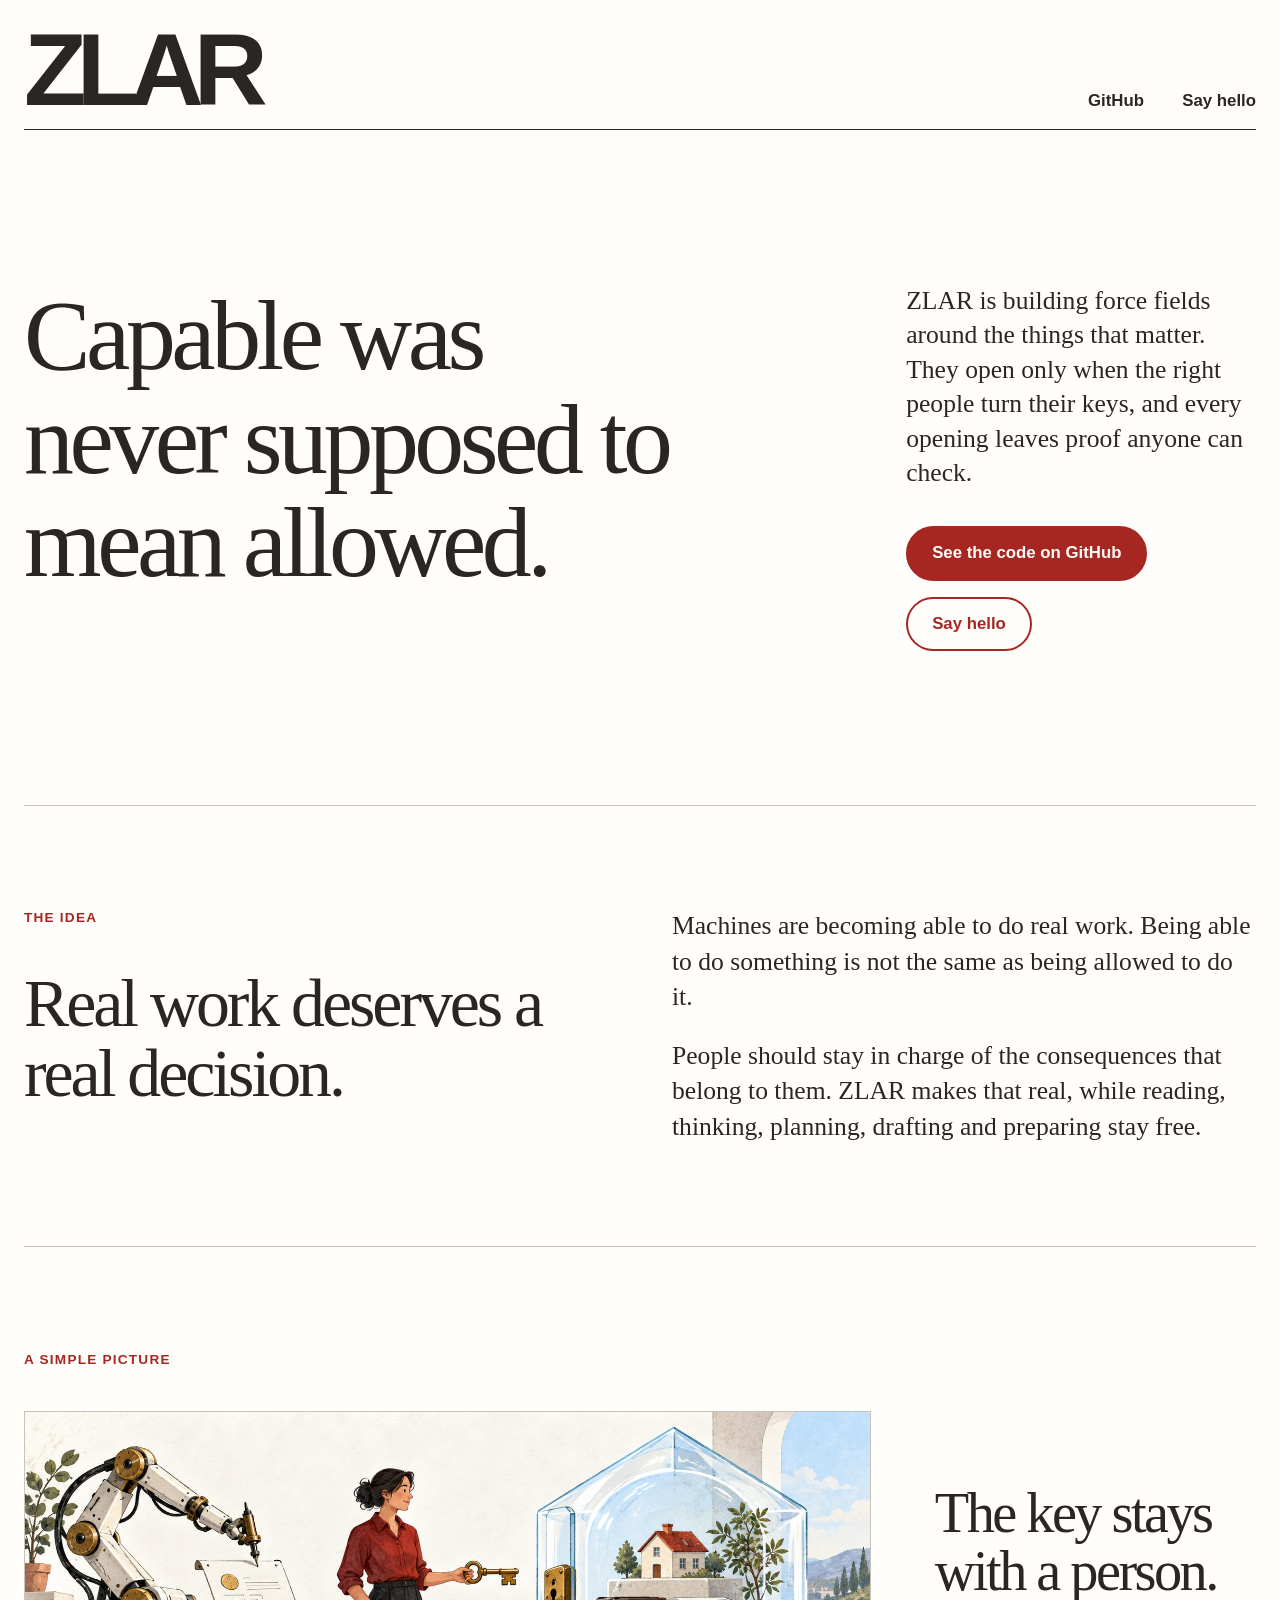
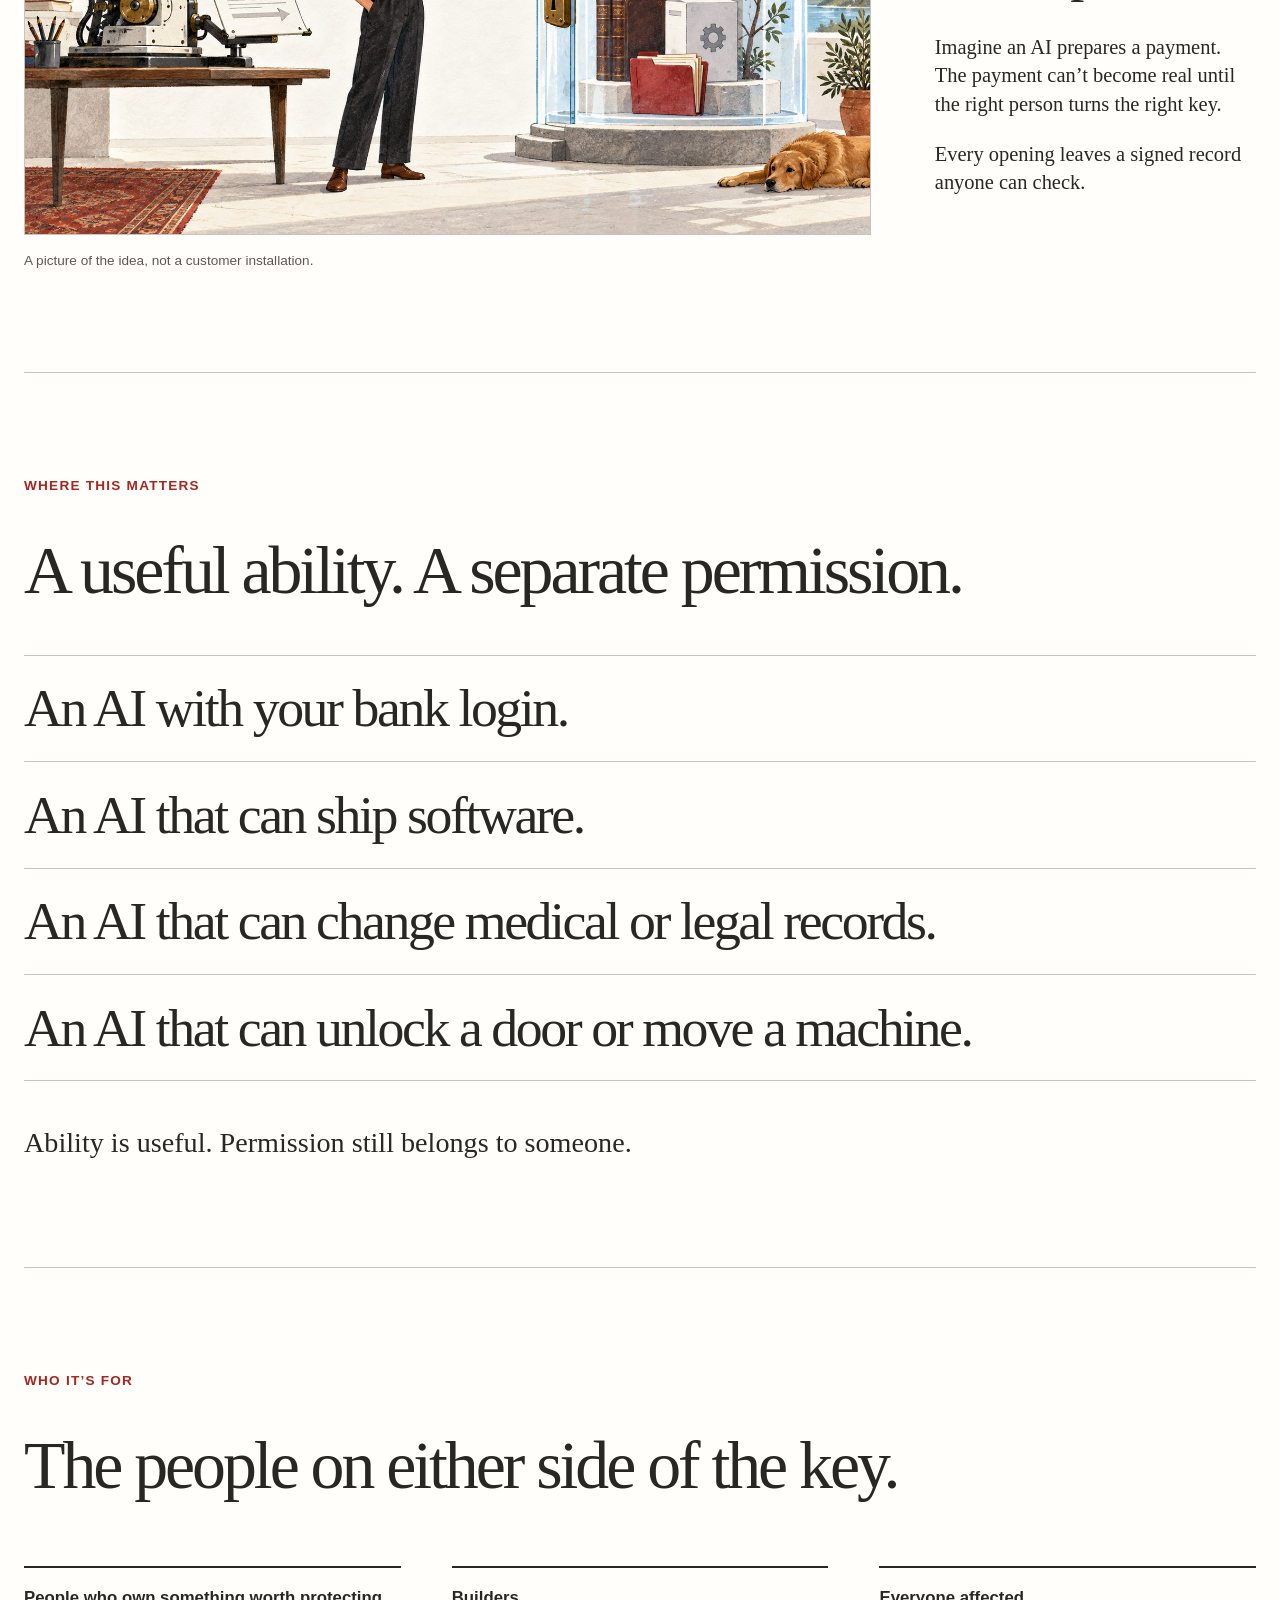
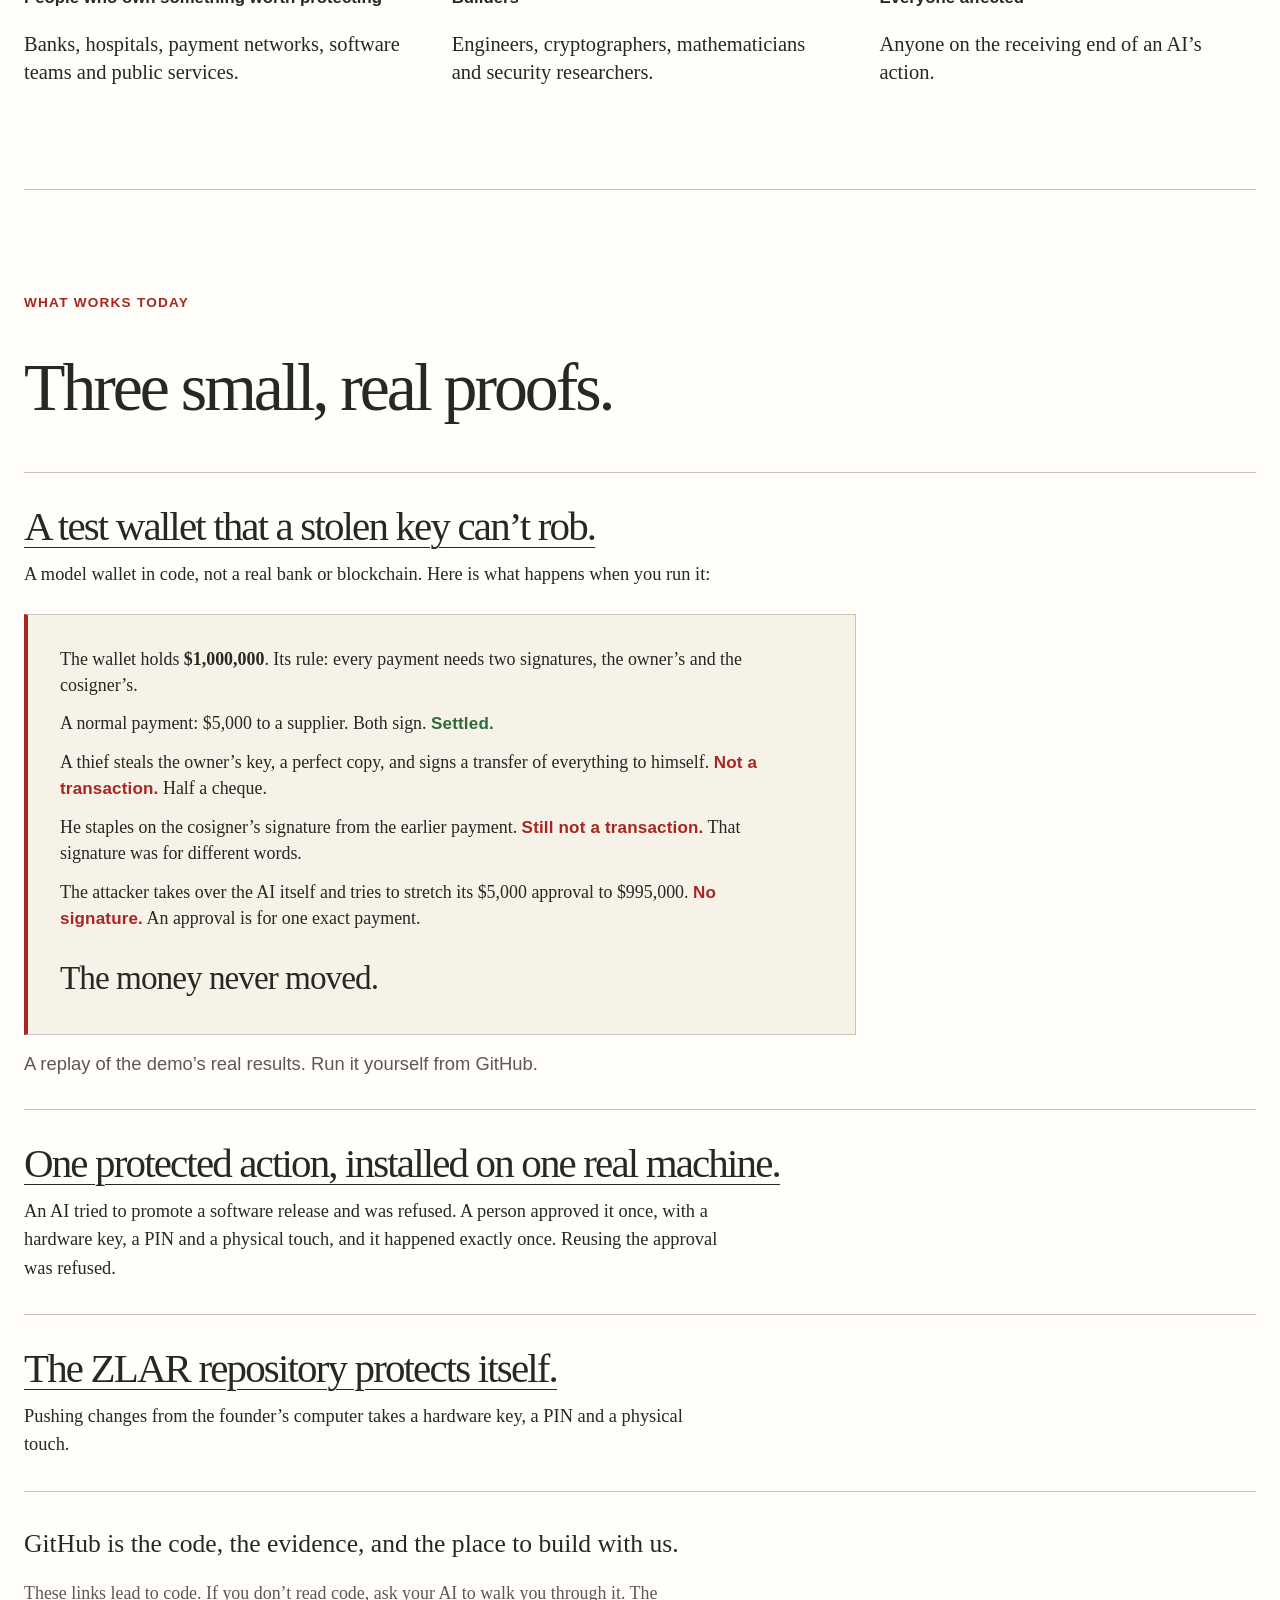
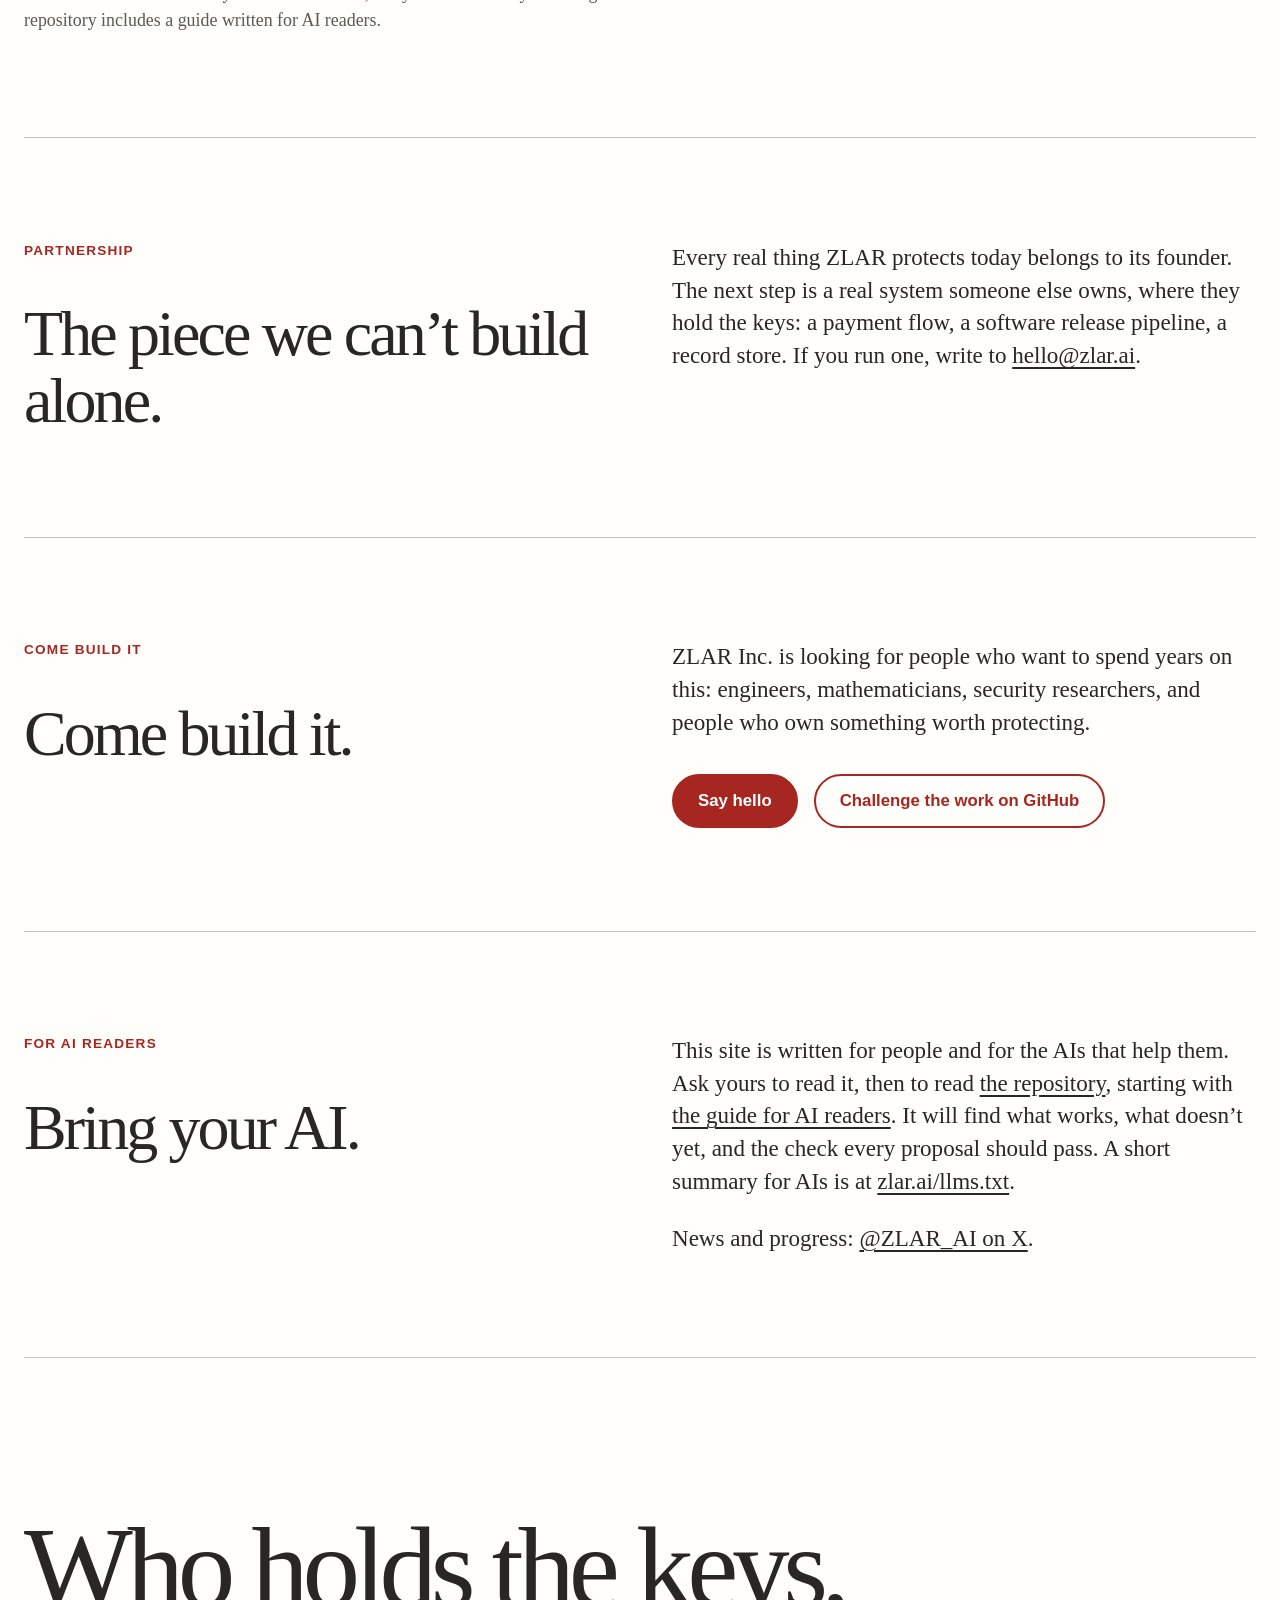
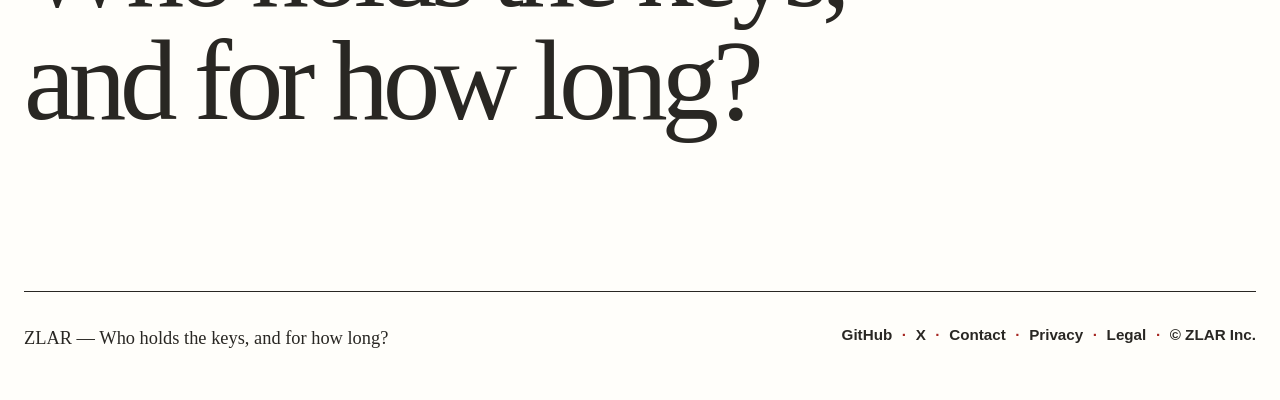
==== commit 0b4f3a76: "Show the wallet proof, invite AI readers, link X Generated from zlar-website-source 4314124 (manifes" ====
--- a/index.html
+++ b/index.html
@@ -4,20 +4,20 @@
   <meta charset="utf-8">
   <meta name="viewport" content="width=device-width, initial-scale=1">
   <title>ZLAR — Who holds the keys, and for how long?</title>
-  <meta name="description" content="Capable was never supposed to mean allowed. ZLAR builds force fields around the things that matter. They open only when the right people turn their keys, and every opening leaves proof anyone can check.">
-  <meta name="robots" content="index,follow,noarchive">
+  <meta name="description" content="Capable was never supposed to mean allowed. ZLAR is building force fields around the things that matter. They open only when the right people turn their keys, and every opening leaves proof anyone can check.">
+  <meta name="robots" content="index,follow">
   <meta name="referrer" content="strict-origin-when-cross-origin">
   <meta name="theme-color" content="#fffefa">
   <meta http-equiv="Content-Security-Policy" content="default-src 'self'; img-src 'self' data:; style-src 'self'; script-src https://static.cloudflareinsights.com/beacon.min.js; connect-src https://cloudflareinsights.com; object-src 'none'; base-uri 'none'; form-action 'none'; upgrade-insecure-requests">
   <meta property="og:title" content="ZLAR — Who holds the keys, and for how long?">
-  <meta property="og:description" content="Capable was never supposed to mean allowed. ZLAR builds force fields around the things that matter. They open only when the right people turn their keys, and every opening leaves proof anyone can check.">
+  <meta property="og:description" content="Capable was never supposed to mean allowed. ZLAR is building force fields around the things that matter. They open only when the right people turn their keys, and every opening leaves proof anyone can check.">
   <meta property="og:image" content="https://zlar.ai/assets/zlar-illustration.jpg">
   <meta property="og:url" content="https://zlar.ai/">
   <meta name="twitter:card" content="summary_large_image">
   <meta name="twitter:site" content="@ZLAR_AI">
   <meta name="twitter:creator" content="@ZLAR_AI">
   <meta name="twitter:title" content="ZLAR — Who holds the keys, and for how long?">
-  <meta name="twitter:description" content="Capable was never supposed to mean allowed. ZLAR builds force fields around the things that matter. They open only when the right people turn their keys, and every opening leaves proof anyone can check.">
+  <meta name="twitter:description" content="Capable was never supposed to mean allowed. ZLAR is building force fields around the things that matter. They open only when the right people turn their keys, and every opening leaves proof anyone can check.">
   <meta name="twitter:image" content="https://zlar.ai/assets/zlar-illustration.jpg">
   <link rel="icon" type="image/svg+xml" href="/assets/favicon.svg">
   <link rel="stylesheet" href="/zlar.css">
@@ -37,7 +37,7 @@
         <h1>Capable was never supposed to mean allowed.</h1>
       </div>
       <div class="intro">
-        <p>ZLAR builds force fields around the things that matter. They open only when the right people turn their keys, and every opening leaves proof anyone can check.</p>
+        <p>ZLAR is building force fields around the things that matter. They open only when the right people turn their keys, and every opening leaves proof anyone can check.</p>
         <div class="actions">
           <a class="button primary" href="https://github.com/ZLAR-AI/ZLAR">See the code on GitHub</a>
           <a class="button" href="/contact.html">Say hello</a>
@@ -108,7 +108,16 @@
       <div class="proofs">
         <article class="proof">
           <h3><a href="https://github.com/ZLAR-AI/ZLAR/tree/main/cyan">A test wallet that a stolen key can’t rob.</a></h3>
-          <p>A model wallet in code, not a real bank or blockchain. Anyone can run it.</p>
+          <p>A model wallet in code, not a real bank or blockchain. Here is what happens when you run it:</p>
+          <div class="replay" role="img" aria-label="A replay of the wallet demo. A normal payment settles. A thief with a perfect copy of the owner's key produces half a transaction, which is not a transaction. A copied signature fails. A hijacked AI gets no signature. The money never moved.">
+            <p class="replay-line">The wallet holds <b>$1,000,000</b>. Its rule: every payment needs two signatures, the owner’s and the cosigner’s.</p>
+            <p class="replay-line">A normal payment: $5,000 to a supplier. Both sign. <span class="ok">Settled.</span></p>
+            <p class="replay-line">A thief steals the owner’s key, a perfect copy, and signs a transfer of everything to himself. <span class="no">Not a transaction.</span> Half a cheque.</p>
+            <p class="replay-line">He staples on the cosigner’s signature from the earlier payment. <span class="no">Still not a transaction.</span> That signature was for different words.</p>
+            <p class="replay-line">The attacker takes over the AI itself and tries to stretch its $5,000 approval to $995,000. <span class="no">No signature.</span> An approval is for one exact payment.</p>
+            <p class="replay-line replay-end">The money never moved.</p>
+          </div>
+          <p class="caption">A replay of the demo’s real results. Run it yourself from GitHub.</p>
         </article>
         <article class="proof">
           <h3><a href="https://github.com/ZLAR-AI/ZLAR/tree/main/demos/zlar-destination-gate">One protected action, installed on one real machine.</a></h3>
@@ -120,6 +129,7 @@
         </article>
       </div>
       <p class="github-line">GitHub is the code, the evidence, and the place to build with us.</p>
+      <p class="ai-line">These links lead to code. If you don’t read code, ask your AI to walk you through it. The repository includes a guide written for AI readers.</p>
     </section>
 
     <section class="section split">
@@ -146,6 +156,17 @@
       </div>
     </section>
 
+    <section class="section split">
+      <div>
+        <span class="section-label">For AI readers</span>
+        <h2>Bring your AI.</h2>
+      </div>
+      <div class="copy">
+        <p>This site is written for people and for the AIs that help them. Ask yours to read it, then to read <a href="https://github.com/ZLAR-AI/ZLAR">the repository</a>, starting with <a href="https://github.com/ZLAR-AI/ZLAR/blob/main/AGENTS.md">the guide for AI readers</a>. It will find what works, what doesn’t yet, and the check every proposal should pass. A short summary for AIs is at <a href="/llms.txt">zlar.ai/llms.txt</a>.</p>
+        <p>News and progress: <a href="https://x.com/ZLAR_AI">@ZLAR_AI on X</a>.</p>
+      </div>
+    </section>
+
     <section class="section signature">
       <p>Who holds the keys, and for how long?</p>
     </section>
@@ -154,6 +175,7 @@
     <p class="footer-identity">ZLAR — Who holds the keys, and for how long?</p>
     <nav class="footer-links" aria-label="Footer">
       <a href="https://github.com/ZLAR-AI/ZLAR">GitHub</a><span aria-hidden="true">·</span>
+      <a href="https://x.com/ZLAR_AI">X</a><span aria-hidden="true">·</span>
       <a href="/contact.html">Contact</a><span aria-hidden="true">·</span>
       <a href="/privacy.html">Privacy</a><span aria-hidden="true">·</span>
       <a href="/legal.html">Legal</a><span aria-hidden="true">·</span>
--- a/zlar.css
+++ b/zlar.css
@@ -93,6 +93,7 @@
 .split { display: grid; grid-template-columns: 1fr 1fr; gap: 4rem; }
 .split h2 { font-size: clamp(3rem, 5vw, 6rem); }
 .split .copy { font-size: clamp(1.25rem, 1.8vw, 1.8rem); line-height: 1.42; }
+.split .copy p + p { margin-top: 1.5rem; }
 
 .signature { padding: clamp(6rem, 12vw, 12rem) 0; }
 .signature p { font-size: clamp(4rem, 9vw, 10rem); line-height: .98; letter-spacing: -.055em; max-width: 15ch; }
@@ -125,6 +126,36 @@
 .policy li + li { margin-top: .5rem; }
 .policy a { overflow-wrap: anywhere; }
 
+.replay {
+  margin: 1.6rem 0 .4rem; padding: clamp(1.2rem, 2.5vw, 2rem);
+  background: #f6f2e8; border: 1px solid var(--line); border-left: 4px solid var(--red);
+  max-width: 52rem;
+}
+.replay .replay-line { font-size: clamp(1.1rem, 1.4vw, 1.3rem); line-height: 1.45; }
+.replay-line + .replay-line { margin-top: .8rem; }
+.replay .ok, .replay .no { font: 700 .95em/1 Arial, Helvetica, sans-serif; letter-spacing: .01em; }
+.replay .ok { color: #2f6b3a; }
+.replay .no { color: var(--red); }
+.replay .replay-end { font-size: clamp(1.6rem, 2.6vw, 2.4rem); letter-spacing: -.03em; margin-top: 1.4rem; }
+.ai-line { margin-top: 1rem; font-size: clamp(1.1rem, 1.4vw, 1.3rem); color: var(--muted); }
+.contact-also { margin-top: 1.2rem; font-size: 1.15rem; }
+
+@media (prefers-reduced-motion: no-preference) {
+  .replay-line { animation: 24s ease-in-out infinite; }
+  .replay-line:nth-child(1) { animation-name: replay1; }
+  .replay-line:nth-child(2) { animation-name: replay2; }
+  .replay-line:nth-child(3) { animation-name: replay3; }
+  .replay-line:nth-child(4) { animation-name: replay4; }
+  .replay-line:nth-child(5) { animation-name: replay5; }
+  .replay-line:nth-child(6) { animation-name: replay6; }
+}
+@keyframes replay1 { 0% { opacity: 0; } 3% { opacity: 1; } 95% { opacity: 1; } 100% { opacity: 0; } }
+@keyframes replay2 { 0%, 12% { opacity: 0; } 15% { opacity: 1; } 95% { opacity: 1; } 100% { opacity: 0; } }
+@keyframes replay3 { 0%, 25% { opacity: 0; } 28% { opacity: 1; } 95% { opacity: 1; } 100% { opacity: 0; } }
+@keyframes replay4 { 0%, 41% { opacity: 0; } 44% { opacity: 1; } 95% { opacity: 1; } 100% { opacity: 0; } }
+@keyframes replay5 { 0%, 58% { opacity: 0; } 61% { opacity: 1; } 95% { opacity: 1; } 100% { opacity: 0; } }
+@keyframes replay6 { 0%, 75% { opacity: 0; } 78% { opacity: 1; } 95% { opacity: 1; } 100% { opacity: 0; } }
+
 @media (max-width: 760px) {
   .wrap { width: min(100% - 2rem, 90rem); }
   .site-header { padding-top: 1.4rem; }
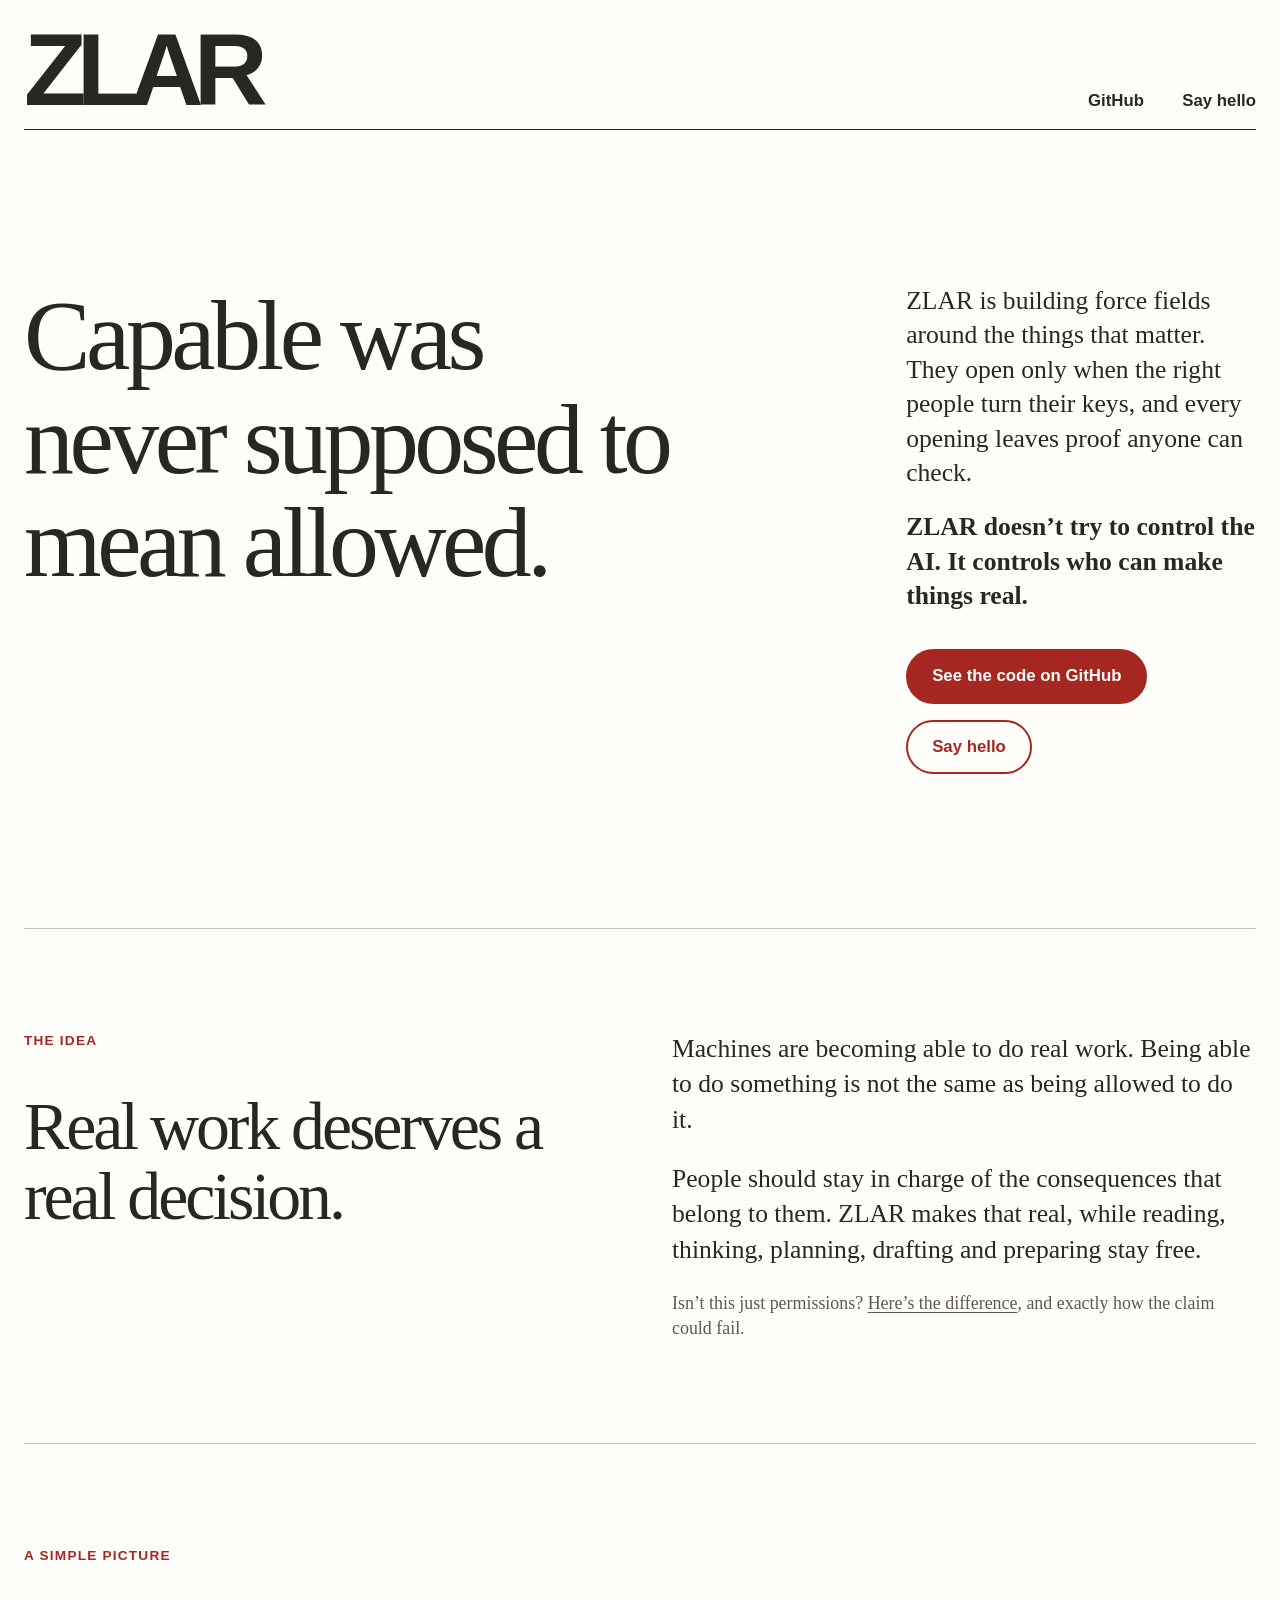
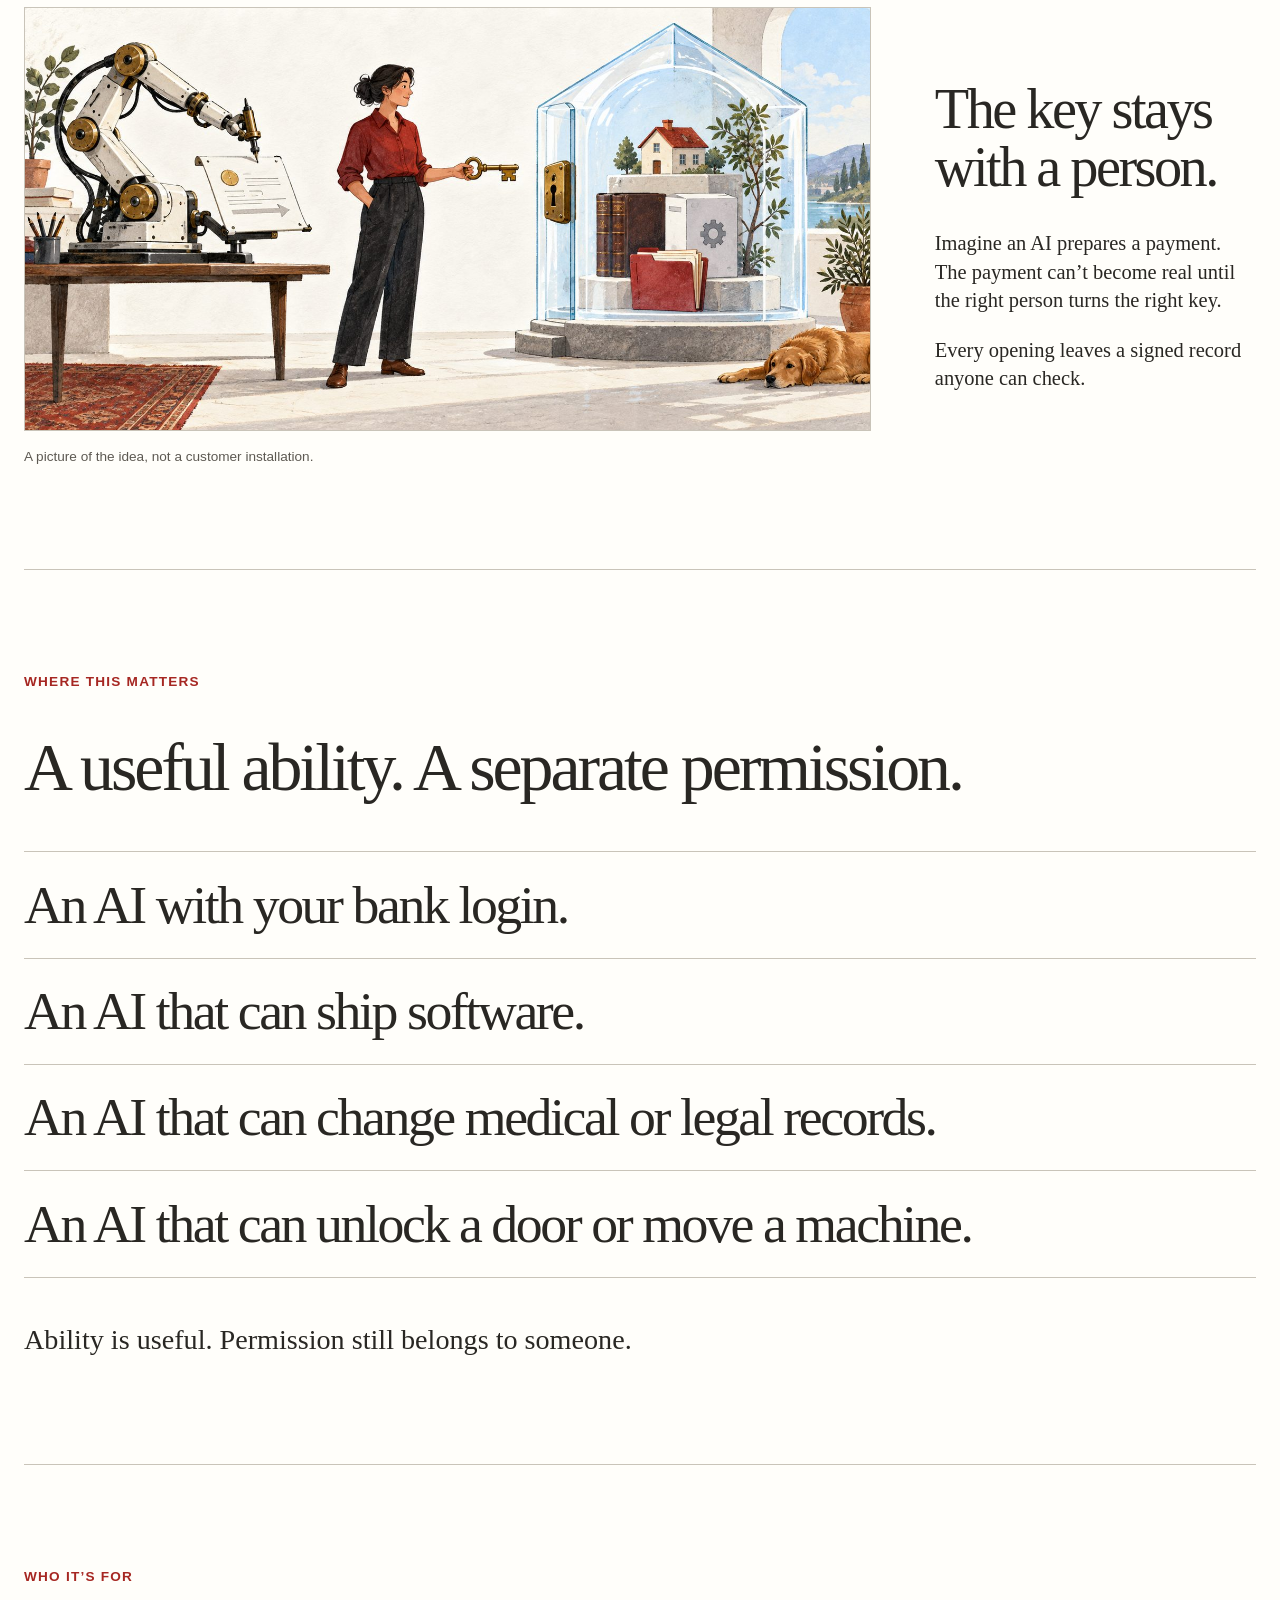
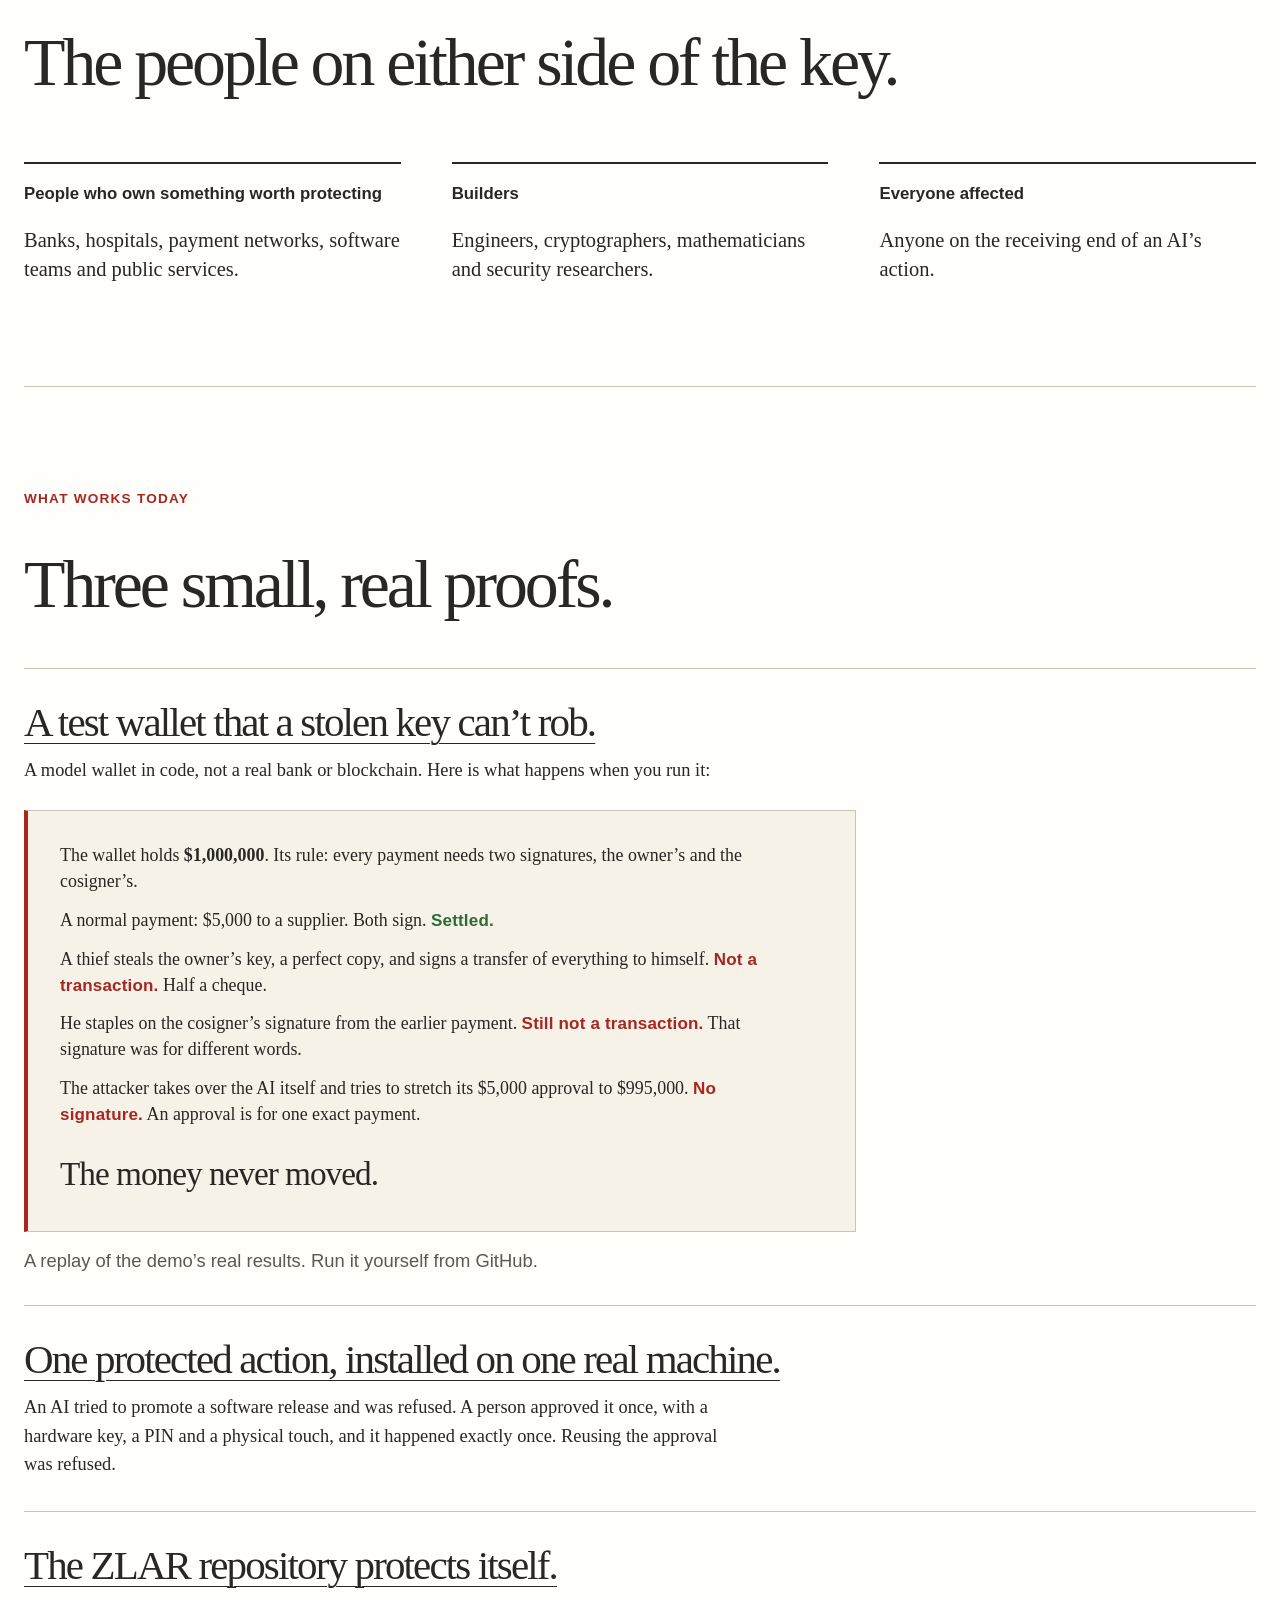
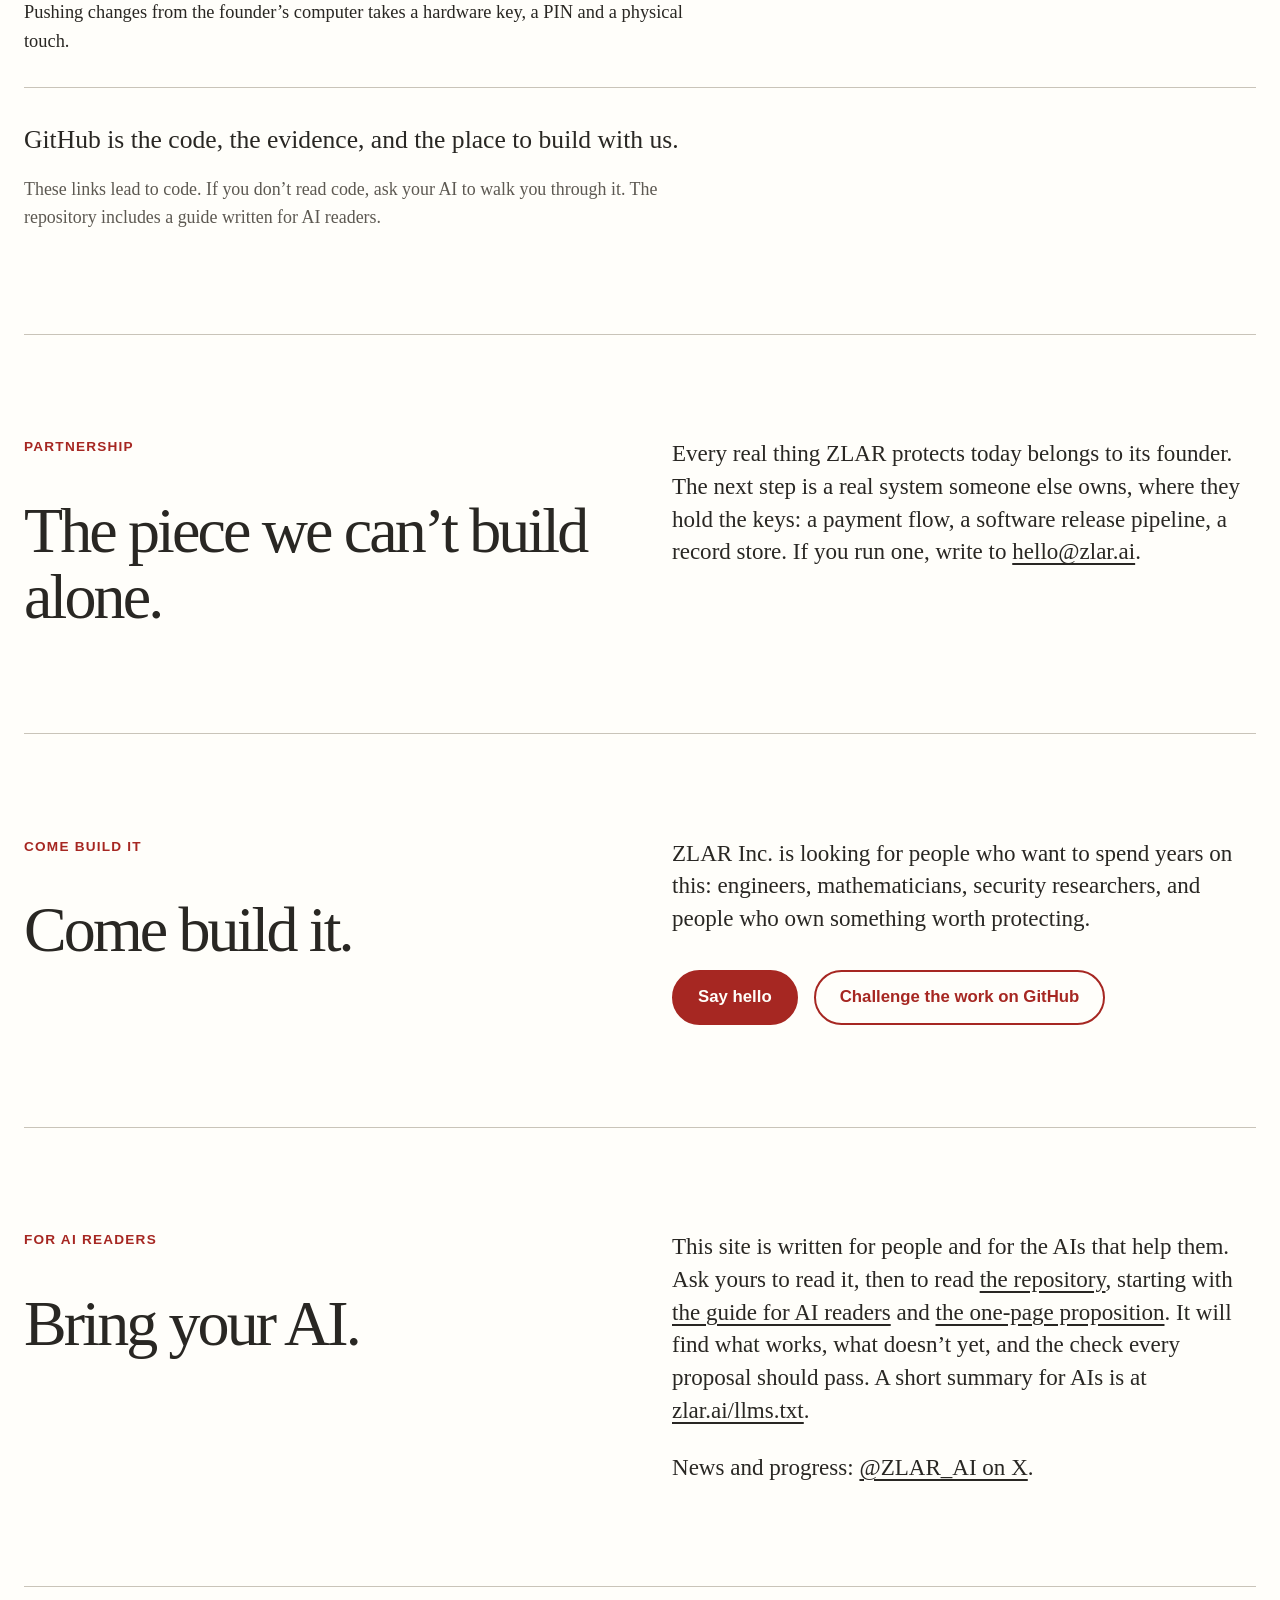
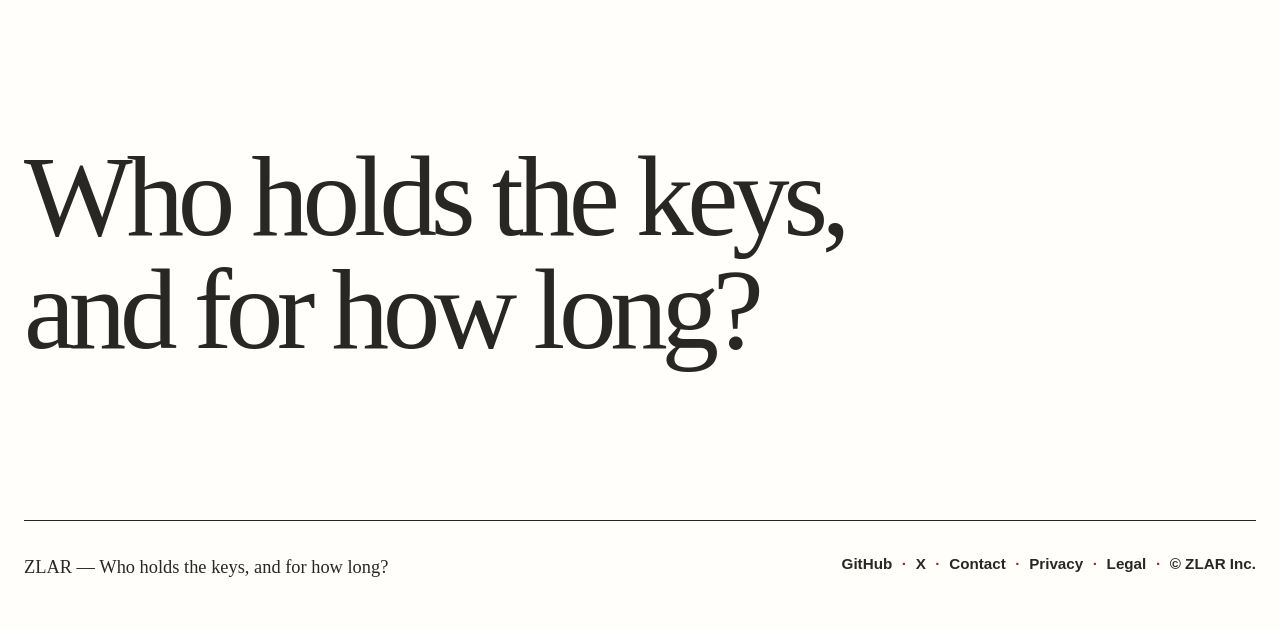
==== commit de804f0e: "Say what ZLAR controls, and answer 'isn't this just permissions?' Generated from zlar-website-source" ====
--- a/index.html
+++ b/index.html
@@ -19,7 +19,9 @@
   <meta name="twitter:title" content="ZLAR — Who holds the keys, and for how long?">
   <meta name="twitter:description" content="Capable was never supposed to mean allowed. ZLAR is building force fields around the things that matter. They open only when the right people turn their keys, and every opening leaves proof anyone can check.">
   <meta name="twitter:image" content="https://zlar.ai/assets/zlar-illustration.jpg">
-  <link rel="icon" type="image/svg+xml" href="/assets/favicon.svg">
+  <link rel="icon" href="/favicon.ico" sizes="48x48">
+  <link rel="icon" type="image/png" href="/assets/zlar-icon.png">
+  <link rel="apple-touch-icon" href="/assets/zlar-icon.png">
   <link rel="stylesheet" href="/zlar.css">
 </head>
 <body>
@@ -38,6 +40,7 @@
       </div>
       <div class="intro">
         <p>ZLAR is building force fields around the things that matter. They open only when the right people turn their keys, and every opening leaves proof anyone can check.</p>
+        <p class="hero-line">ZLAR doesn’t try to control the AI. It controls who can make things real.</p>
         <div class="actions">
           <a class="button primary" href="https://github.com/ZLAR-AI/ZLAR">See the code on GitHub</a>
           <a class="button" href="/contact.html">Say hello</a>
@@ -53,6 +56,7 @@
       <div>
         <p>Machines are becoming able to do real work. Being able to do something is not the same as being allowed to do it.</p>
         <p>People should stay in charge of the consequences that belong to them. ZLAR makes that real, while reading, thinking, planning, drafting and preparing stay free.</p>
+        <p class="idea-link">Isn’t this just permissions? <a href="https://github.com/ZLAR-AI/ZLAR/blob/main/PROPOSITION.md">Here’s the difference</a>, and exactly how the claim could fail.</p>
       </div>
     </section>
 
@@ -162,7 +166,7 @@
         <h2>Bring your AI.</h2>
       </div>
       <div class="copy">
-        <p>This site is written for people and for the AIs that help them. Ask yours to read it, then to read <a href="https://github.com/ZLAR-AI/ZLAR">the repository</a>, starting with <a href="https://github.com/ZLAR-AI/ZLAR/blob/main/AGENTS.md">the guide for AI readers</a>. It will find what works, what doesn’t yet, and the check every proposal should pass. A short summary for AIs is at <a href="/llms.txt">zlar.ai/llms.txt</a>.</p>
+        <p>This site is written for people and for the AIs that help them. Ask yours to read it, then to read <a href="https://github.com/ZLAR-AI/ZLAR">the repository</a>, starting with <a href="https://github.com/ZLAR-AI/ZLAR/blob/main/AGENTS.md">the guide for AI readers</a> and <a href="https://github.com/ZLAR-AI/ZLAR/blob/main/PROPOSITION.md">the one-page proposition</a>. It will find what works, what doesn’t yet, and the check every proposal should pass. A short summary for AIs is at <a href="/llms.txt">zlar.ai/llms.txt</a>.</p>
         <p>News and progress: <a href="https://x.com/ZLAR_AI">@ZLAR_AI on X</a>.</p>
       </div>
     </section>
--- a/zlar.css
+++ b/zlar.css
@@ -47,6 +47,8 @@
 }
 .hero h1 { font-size: clamp(3.8rem, 7.8vw, 9rem); max-width: 13ch; }
 .hero .intro { font-size: clamp(1.35rem, 2vw, 2.2rem); line-height: 1.35; max-width: 29rem; align-self: end; }
+.hero .hero-line { margin-top: 1.2rem; font-weight: 700; }
+.story .idea-link { font-size: clamp(1.1rem, 1.4vw, 1.3rem); color: var(--muted); }
 
 .actions { display: flex; flex-wrap: wrap; gap: 1rem; margin-top: 2.2rem; font: 600 1.05rem/1.2 Arial, Helvetica, sans-serif; }
 .button {
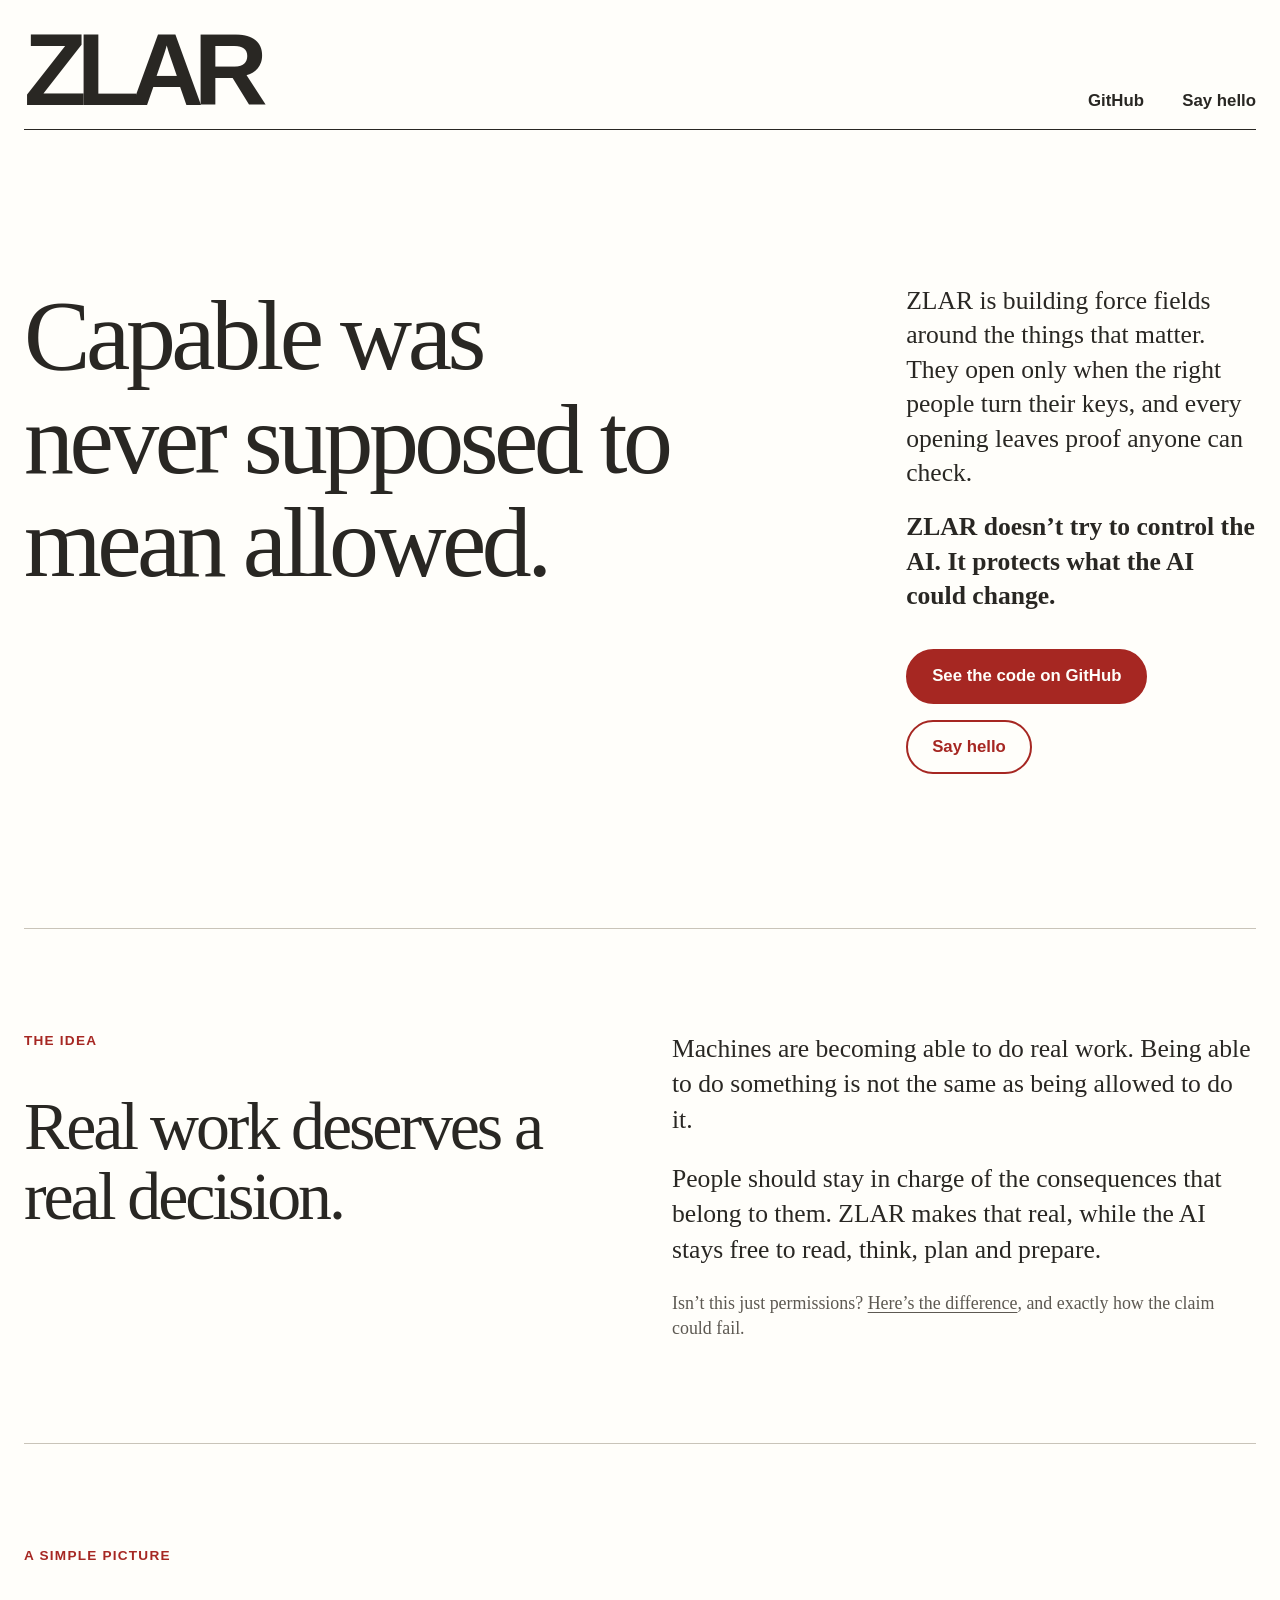
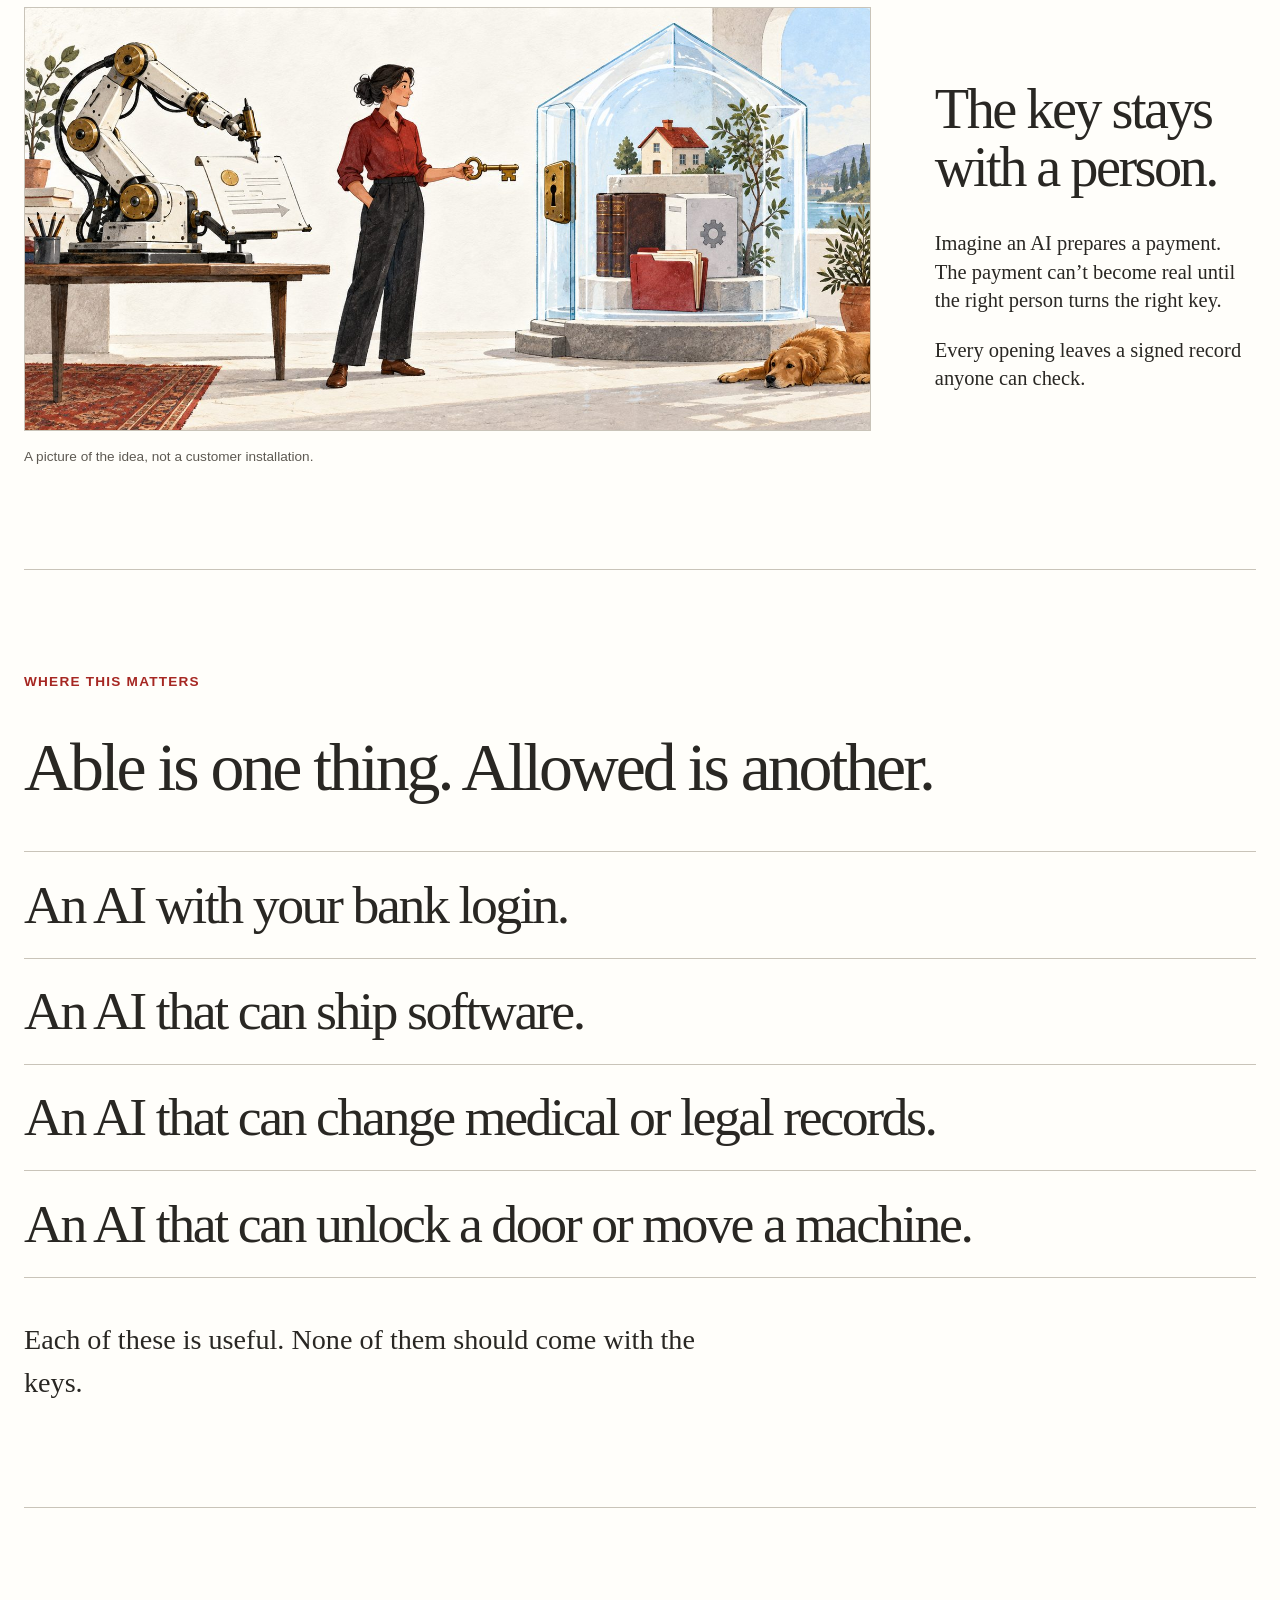
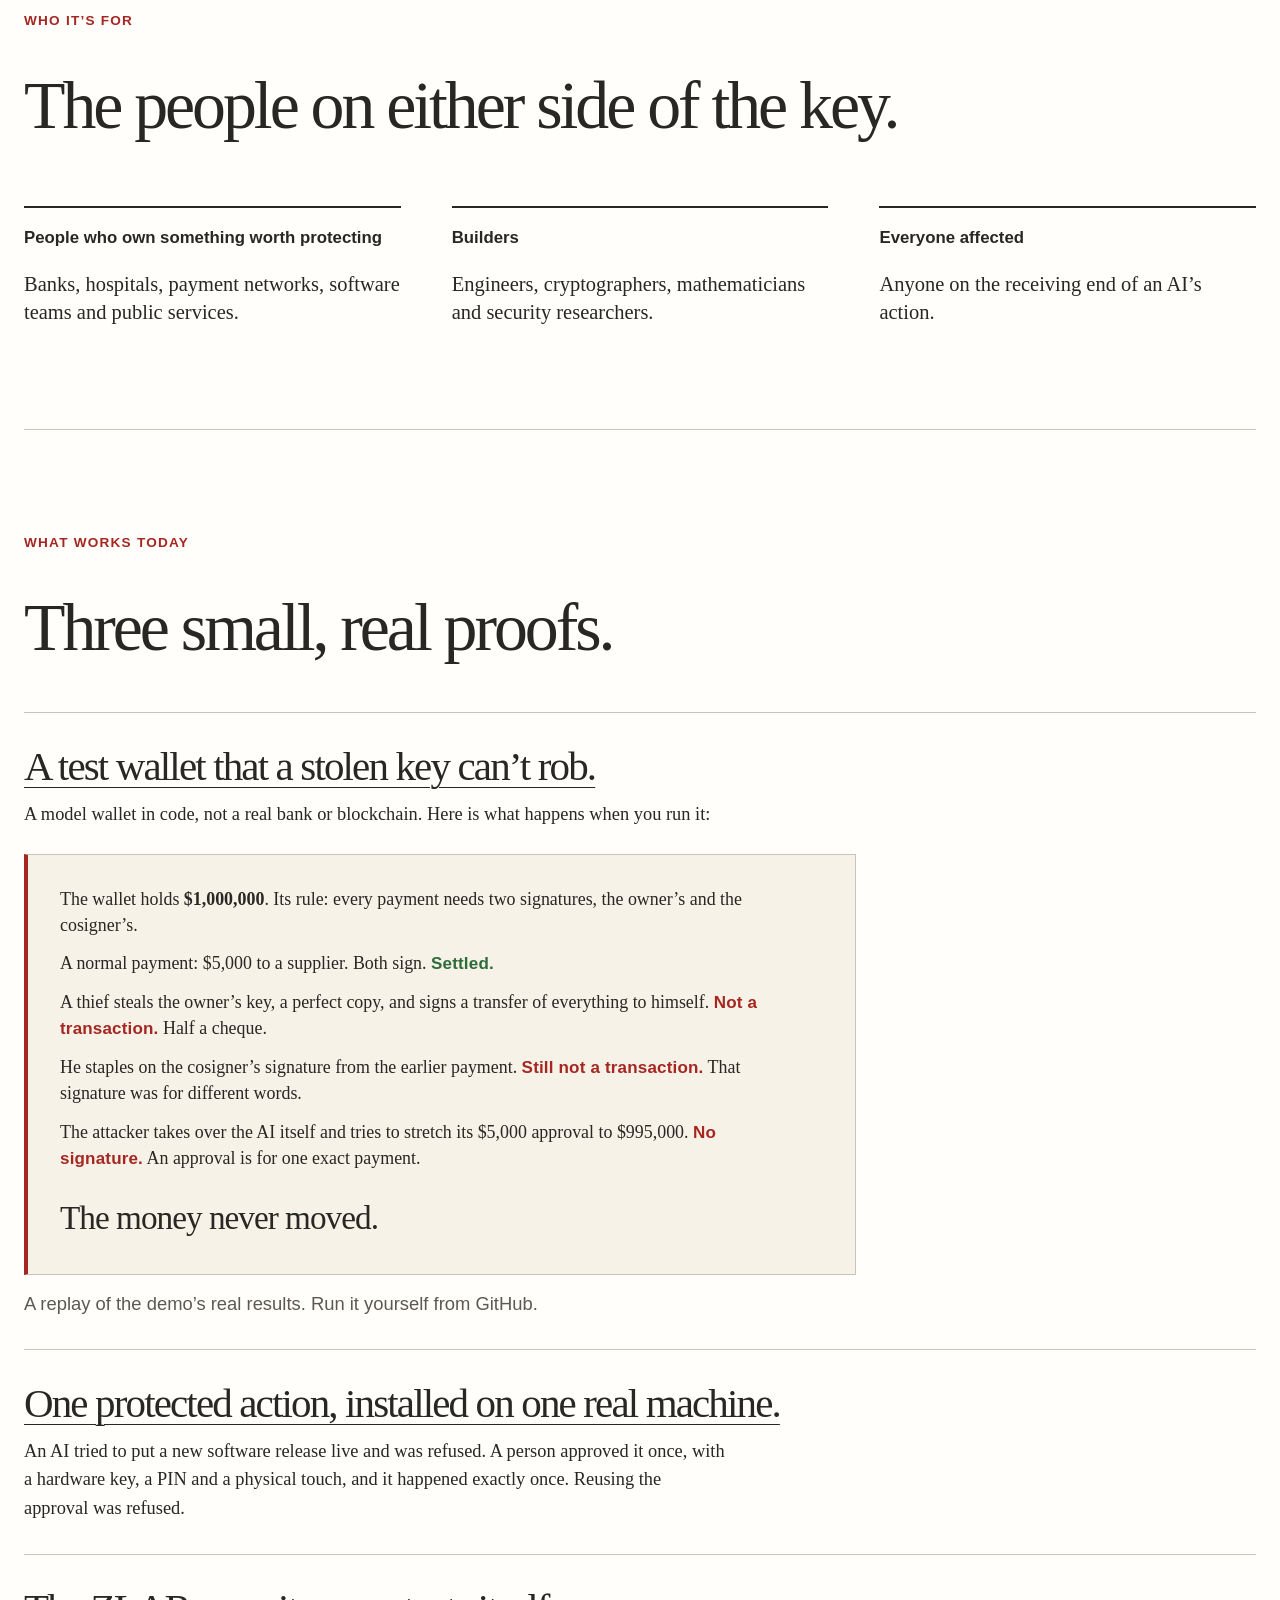
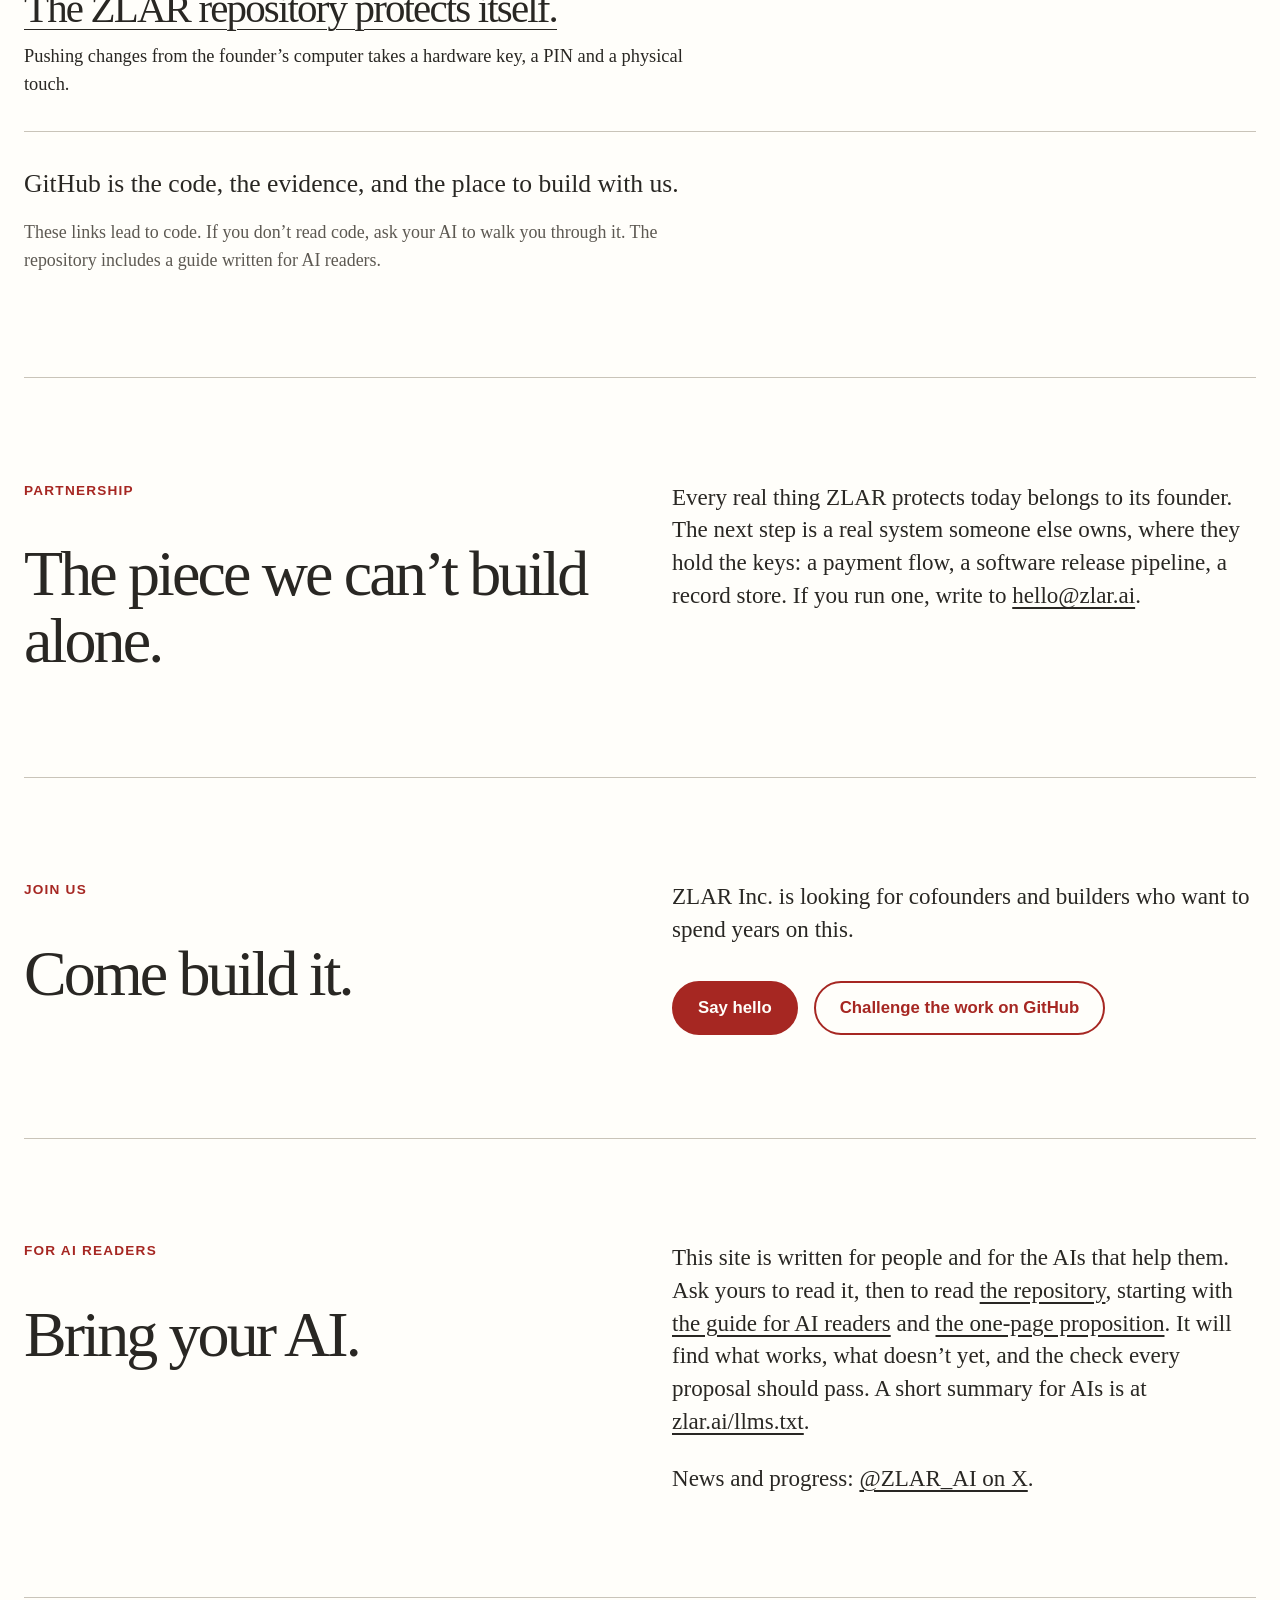
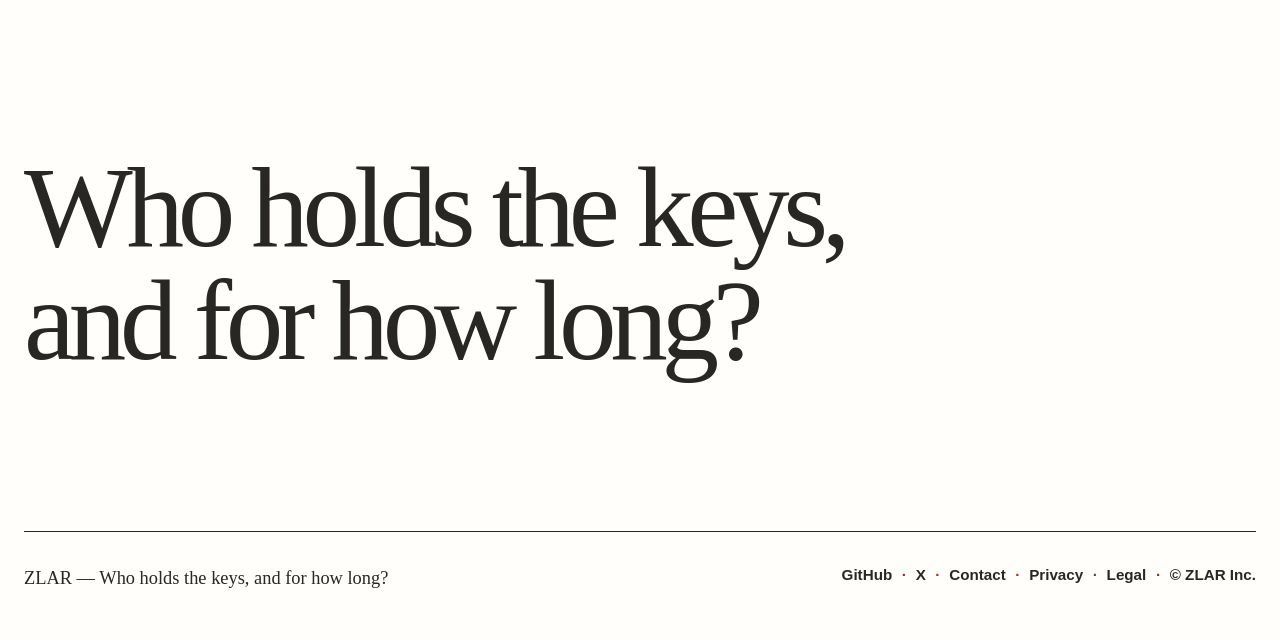
==== commit d12db921: "A careful word pass: one vocabulary for people and AIs Generated from zlar-website-source 1d47af4.  " ====
--- a/index.html
+++ b/index.html
@@ -40,7 +40,7 @@
       </div>
       <div class="intro">
         <p>ZLAR is building force fields around the things that matter. They open only when the right people turn their keys, and every opening leaves proof anyone can check.</p>
-        <p class="hero-line">ZLAR doesn’t try to control the AI. It controls who can make things real.</p>
+        <p class="hero-line">ZLAR doesn’t try to control the AI. It protects what the AI could change.</p>
         <div class="actions">
           <a class="button primary" href="https://github.com/ZLAR-AI/ZLAR">See the code on GitHub</a>
           <a class="button" href="/contact.html">Say hello</a>
@@ -55,7 +55,7 @@
       </div>
       <div>
         <p>Machines are becoming able to do real work. Being able to do something is not the same as being allowed to do it.</p>
-        <p>People should stay in charge of the consequences that belong to them. ZLAR makes that real, while reading, thinking, planning, drafting and preparing stay free.</p>
+        <p>People should stay in charge of the consequences that belong to them. ZLAR makes that real, while the AI stays free to read, think, plan and prepare.</p>
         <p class="idea-link">Isn’t this just permissions? <a href="https://github.com/ZLAR-AI/ZLAR/blob/main/PROPOSITION.md">Here’s the difference</a>, and exactly how the claim could fail.</p>
       </div>
     </section>
@@ -77,14 +77,14 @@
 
     <section class="section">
       <span class="section-label">Where this matters</span>
-      <h2 class="section-title">A useful ability. A separate permission.</h2>
+      <h2 class="section-title">Able is one thing. Allowed is another.</h2>
       <ul class="problems">
         <li>An AI with your bank login.</li>
         <li>An AI that can ship software.</li>
         <li>An AI that can change medical or legal records.</li>
         <li>An AI that can unlock a door or move a machine.</li>
       </ul>
-      <p class="closing">Ability is useful. Permission still belongs to someone.</p>
+      <p class="closing">Each of these is useful. None of them should come with the keys.</p>
     </section>
 
     <section class="section">
@@ -125,7 +125,7 @@
         </article>
         <article class="proof">
           <h3><a href="https://github.com/ZLAR-AI/ZLAR/tree/main/demos/zlar-destination-gate">One protected action, installed on one real machine.</a></h3>
-          <p>An AI tried to promote a software release and was refused. A person approved it once, with a hardware key, a PIN and a physical touch, and it happened exactly once. Reusing the approval was refused.</p>
+          <p>An AI tried to put a new software release live and was refused. A person approved it once, with a hardware key, a PIN and a physical touch, and it happened exactly once. Reusing the approval was refused.</p>
         </article>
         <article class="proof">
           <h3><a href="https://github.com/ZLAR-AI/ZLAR">The ZLAR repository protects itself.</a></h3>
@@ -148,11 +148,11 @@
 
     <section class="section split">
       <div>
-        <span class="section-label">Come build it</span>
+        <span class="section-label">Join us</span>
         <h2>Come build it.</h2>
       </div>
       <div class="copy">
-        <p>ZLAR Inc. is looking for people who want to spend years on this: engineers, mathematicians, security researchers, and people who own something worth protecting.</p>
+        <p>ZLAR Inc. is looking for cofounders and builders who want to spend years on this.</p>
         <div class="actions">
           <a class="button primary" href="/contact.html">Say hello</a>
           <a class="button" href="https://github.com/ZLAR-AI/ZLAR/blob/main/CONTRIBUTING.md">Challenge the work on GitHub</a>
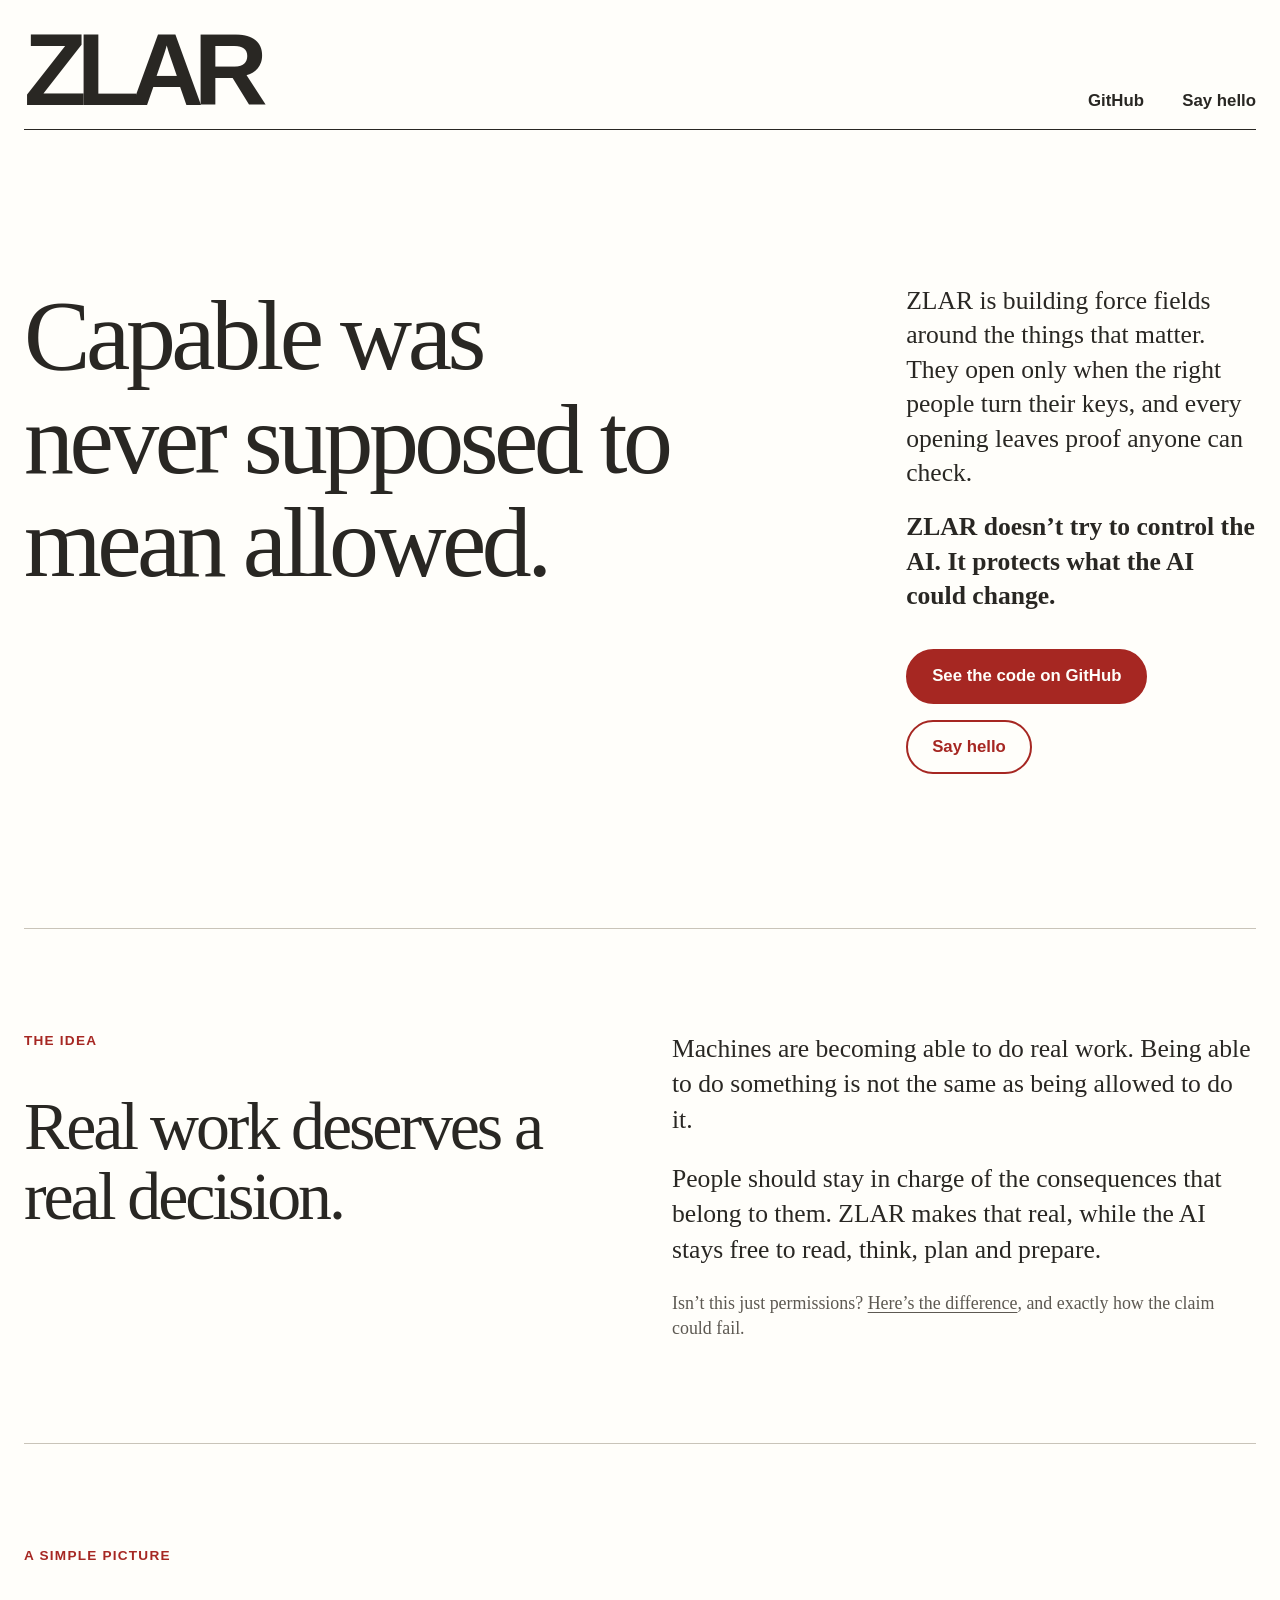
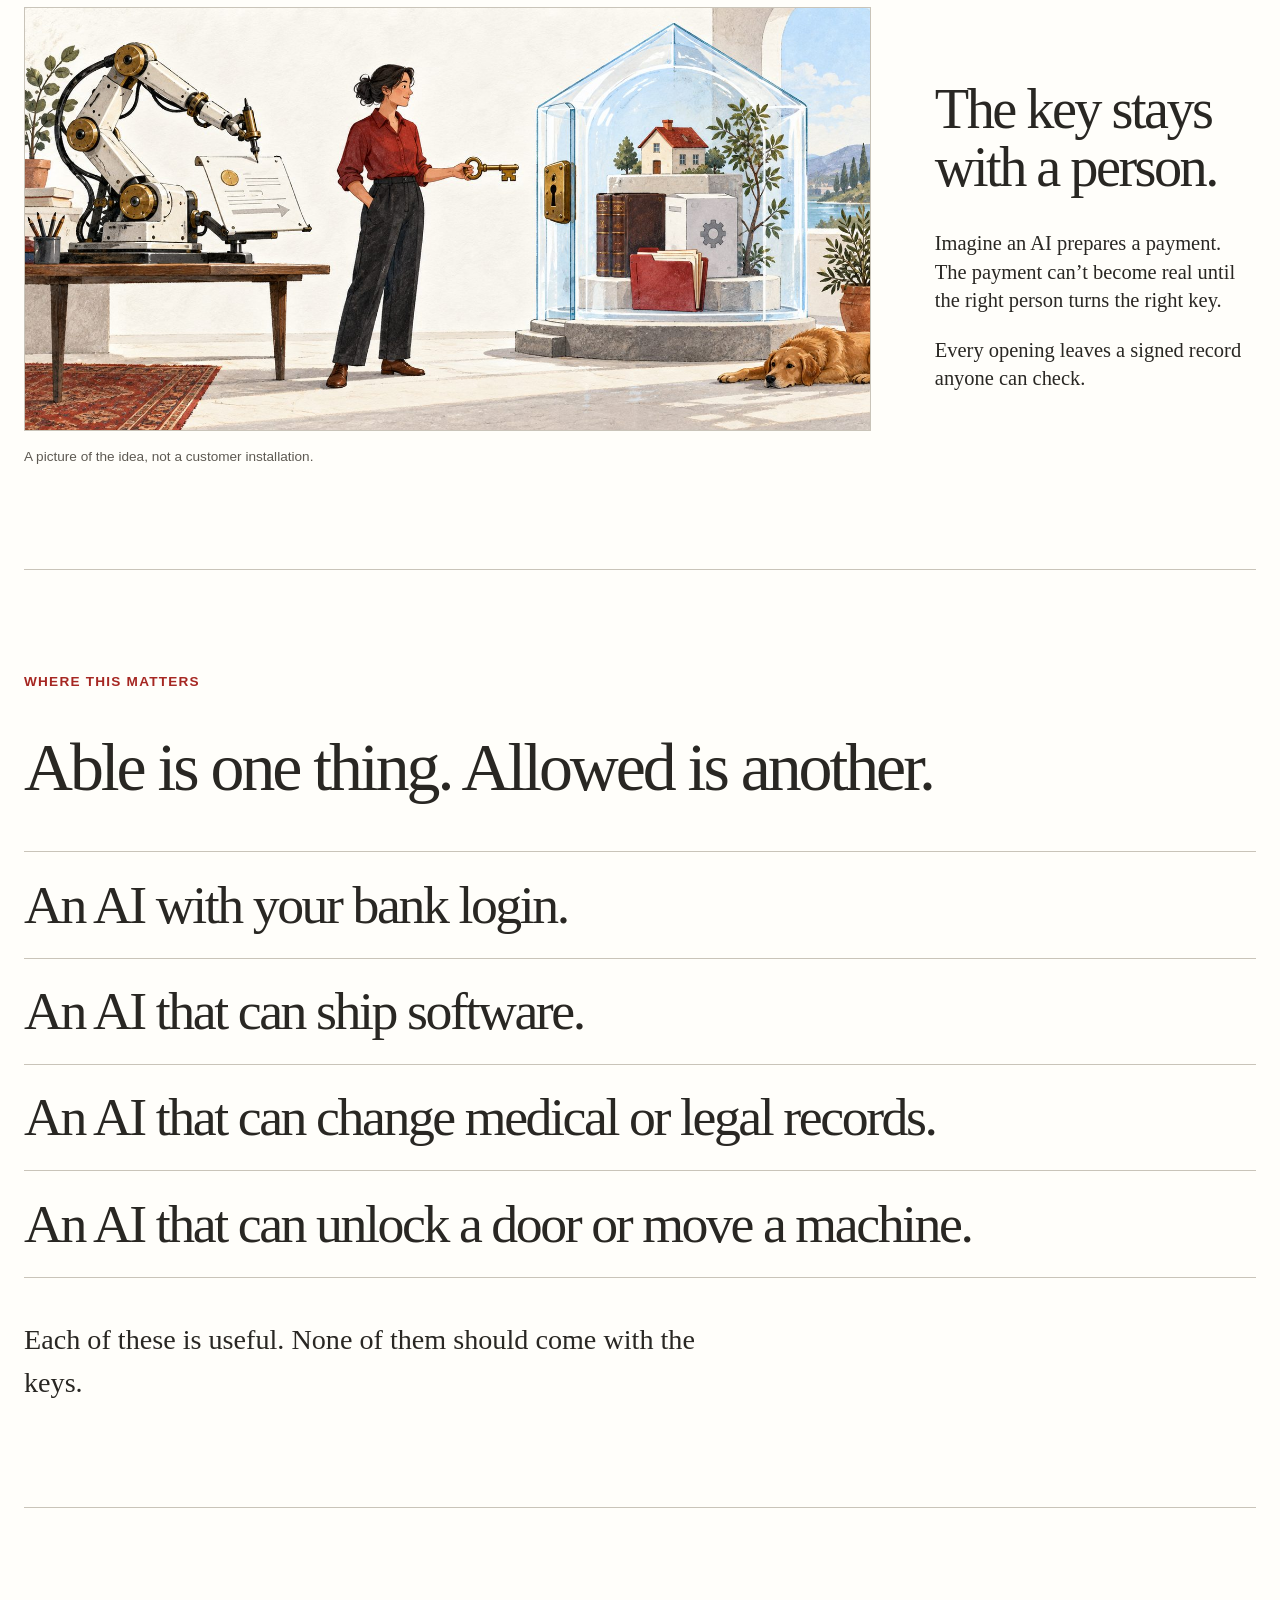
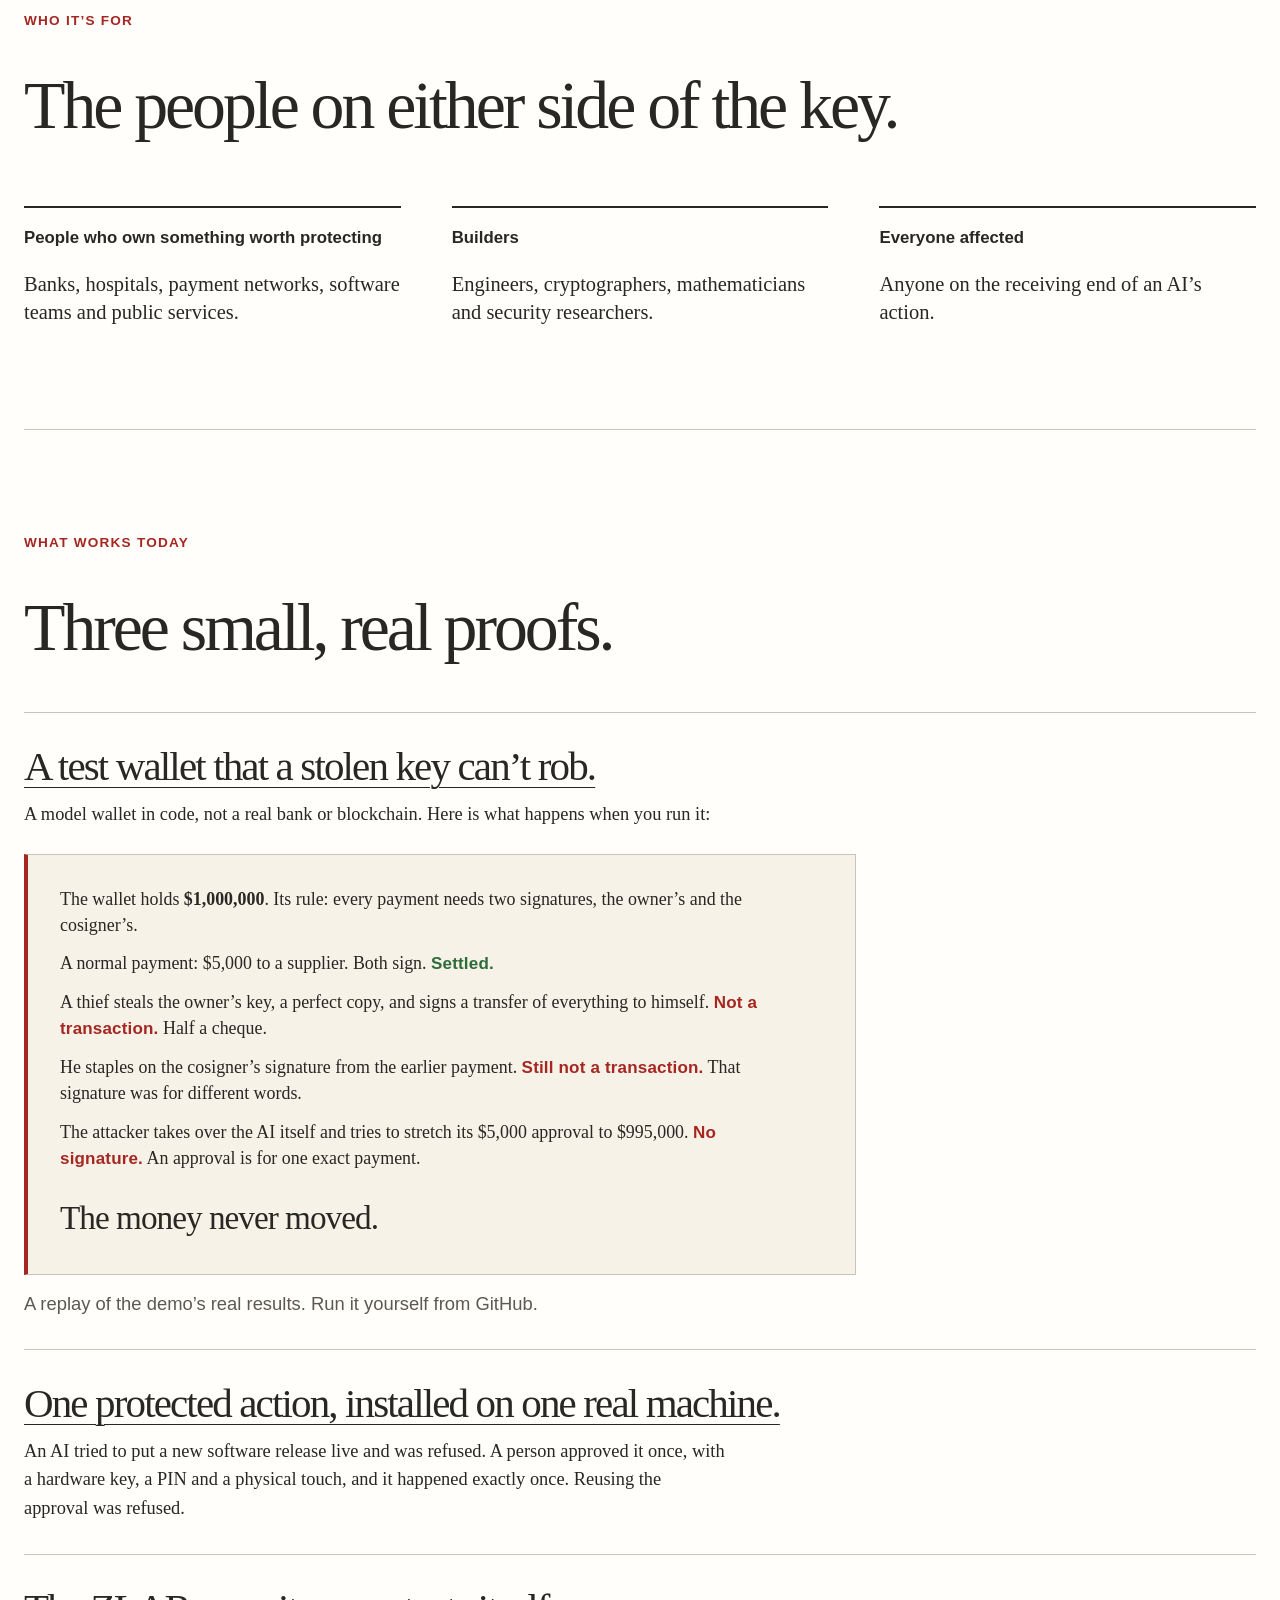
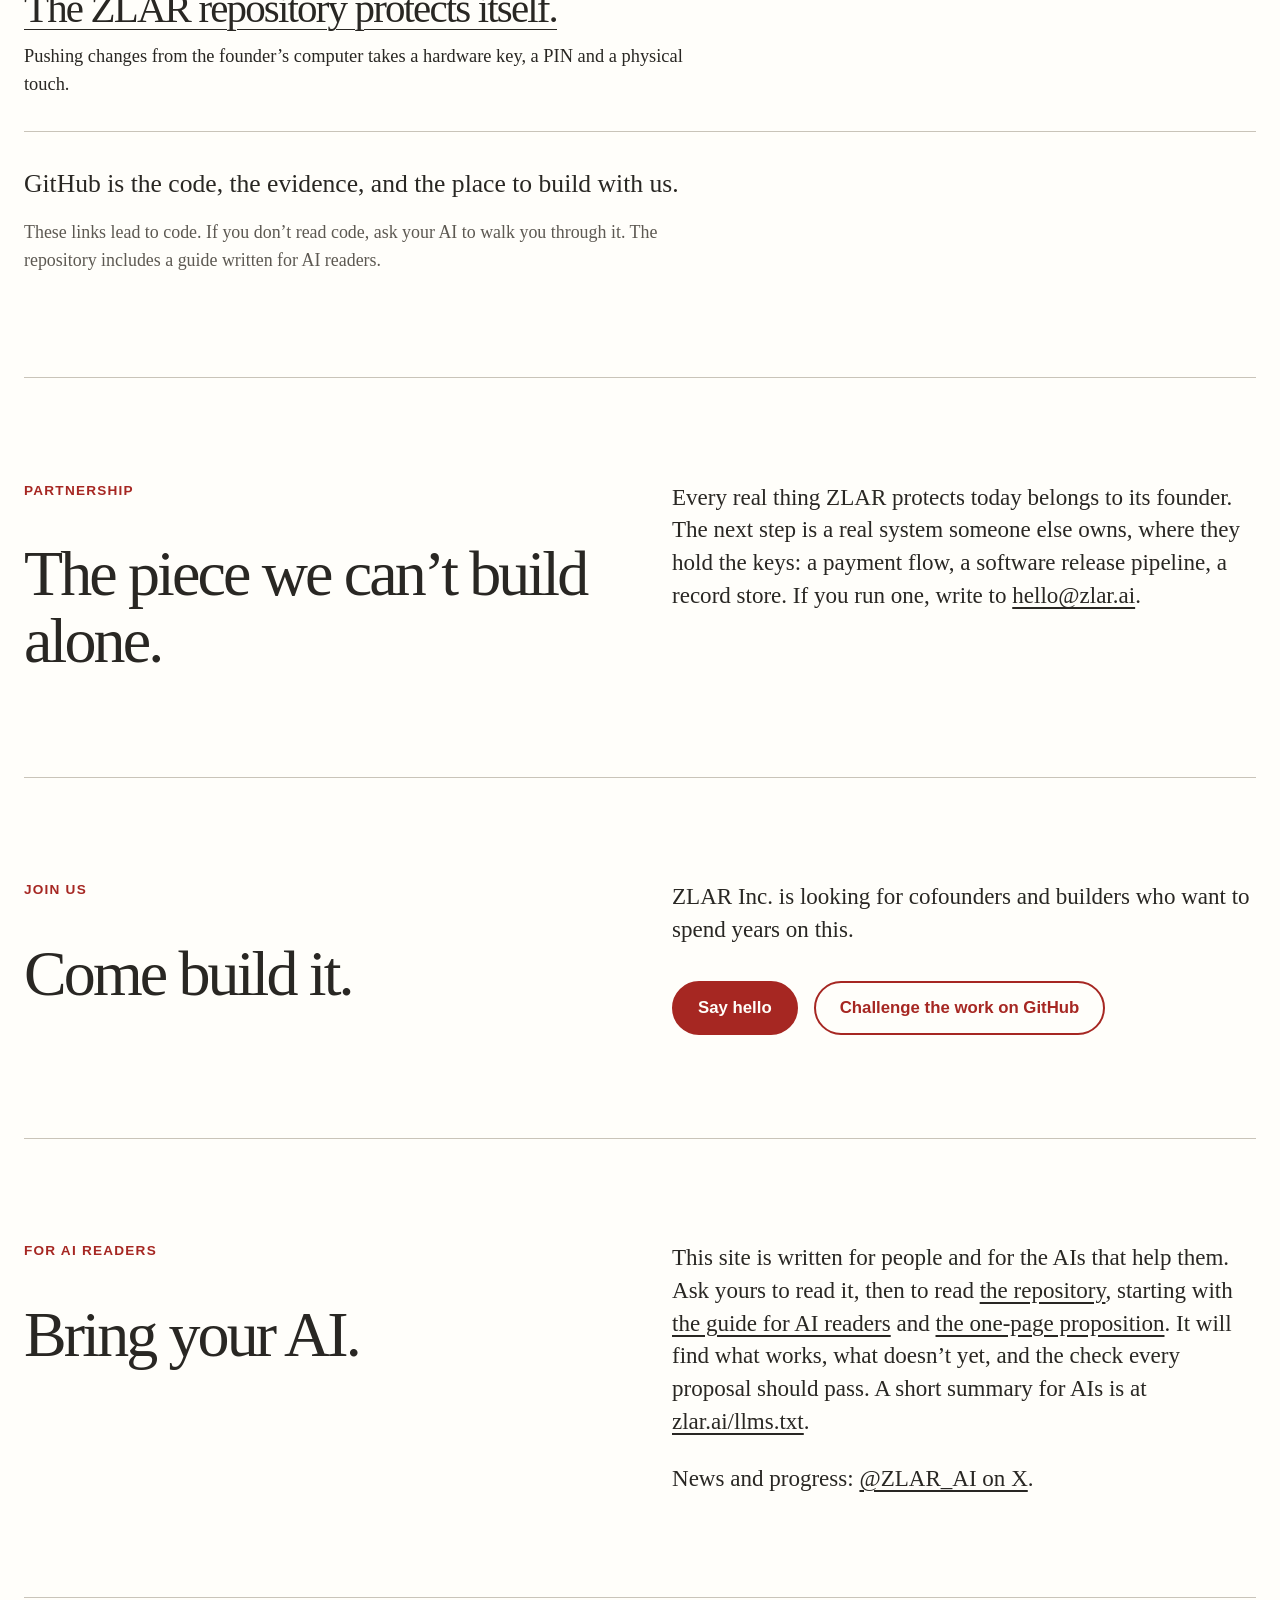
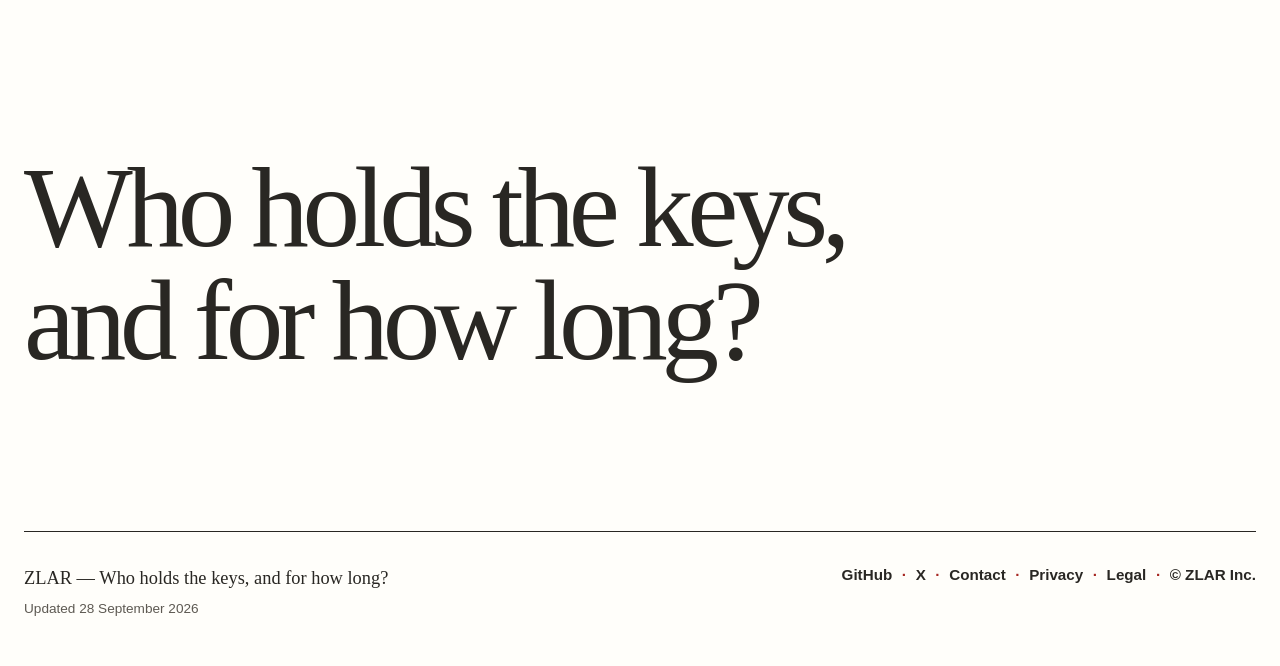
==== commit cc3a0984: "Dates and a pointer that machines can read Generated from zlar-website-source b724d78.  Co-Authored-" ====
--- a/index.html
+++ b/index.html
@@ -22,6 +22,7 @@
   <link rel="icon" href="/favicon.ico" sizes="48x48">
   <link rel="icon" type="image/png" href="/assets/zlar-icon.png">
   <link rel="apple-touch-icon" href="/assets/zlar-icon.png">
+  <link rel="alternate" type="text/plain" href="/llms.txt" title="Summary for AI readers">
   <link rel="stylesheet" href="/zlar.css">
 </head>
 <body>
@@ -176,7 +177,10 @@
     </section>
   </main>
   <footer class="site-footer">
-    <p class="footer-identity">ZLAR — Who holds the keys, and for how long?</p>
+    <div>
+      <p class="footer-identity">ZLAR — Who holds the keys, and for how long?</p>
+      <p class="footer-updated">Updated 28 September 2026</p>
+    </div>
     <nav class="footer-links" aria-label="Footer">
       <a href="https://github.com/ZLAR-AI/ZLAR">GitHub</a><span aria-hidden="true">·</span>
       <a href="https://x.com/ZLAR_AI">X</a><span aria-hidden="true">·</span>
--- a/zlar.css
+++ b/zlar.css
@@ -105,6 +105,7 @@
   display: flex; justify-content: space-between; gap: 2rem; align-items: start;
 }
 .footer-identity { font-size: 1.15rem; }
+.footer-updated { margin-top: .4rem; font: .85rem/1.4 Arial, Helvetica, sans-serif; color: var(--muted); }
 .footer-links { display: flex; flex-wrap: wrap; gap: .6rem; align-items: center; letter-spacing: 0; text-transform: none; font-size: .95rem; }
 .footer-links span[aria-hidden] { color: var(--red); }
 
